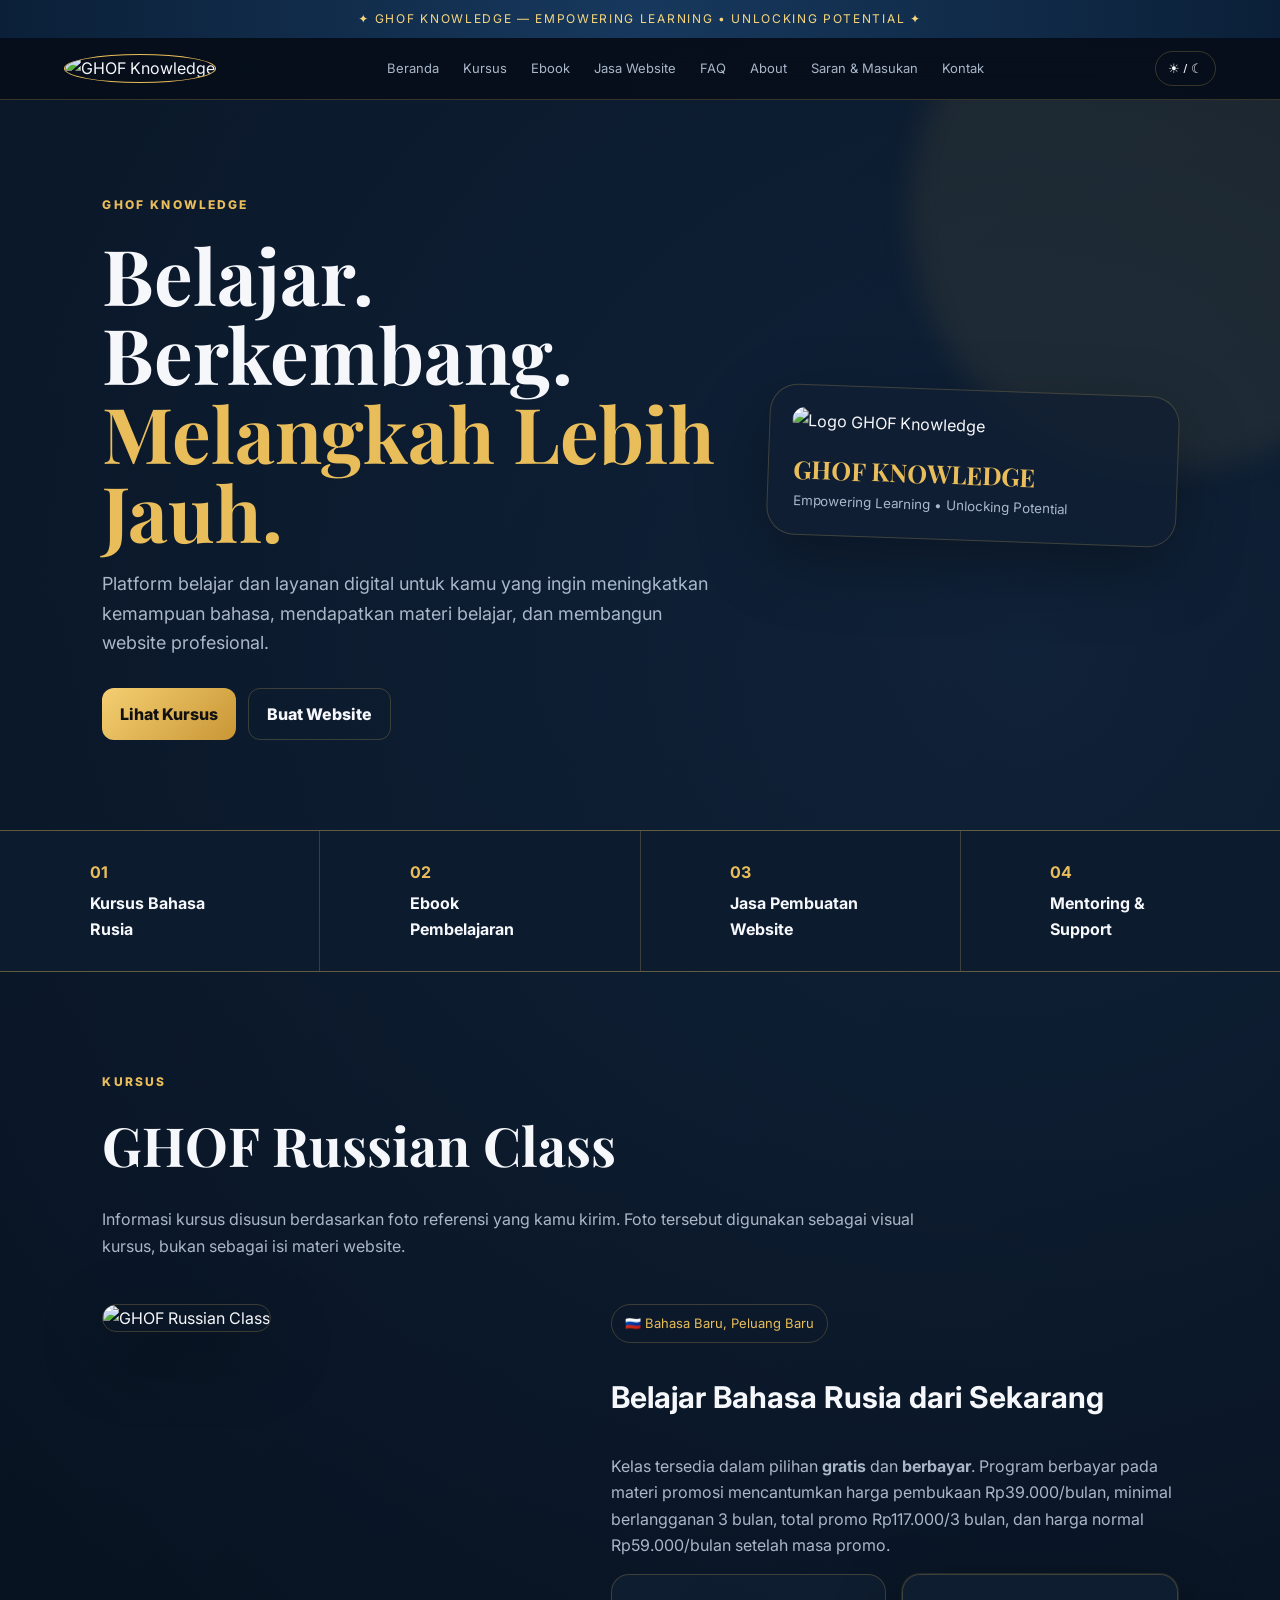
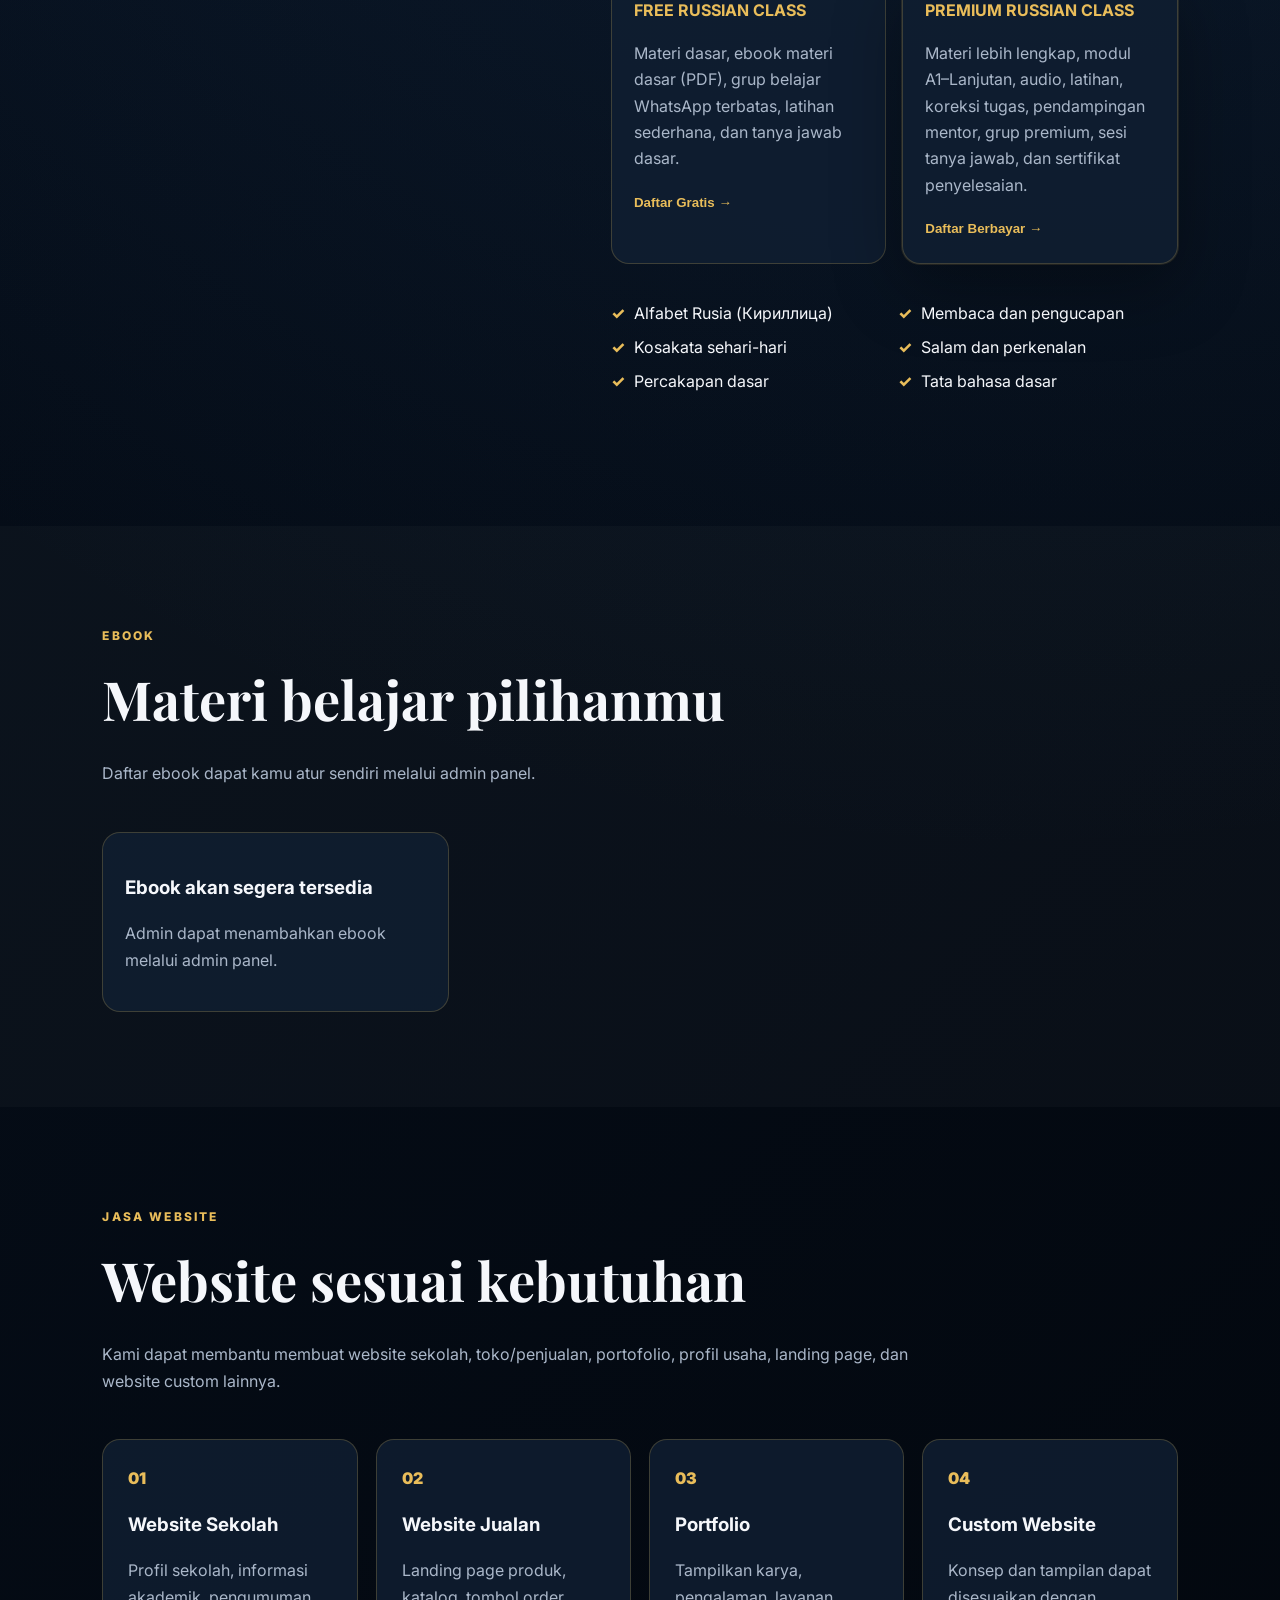
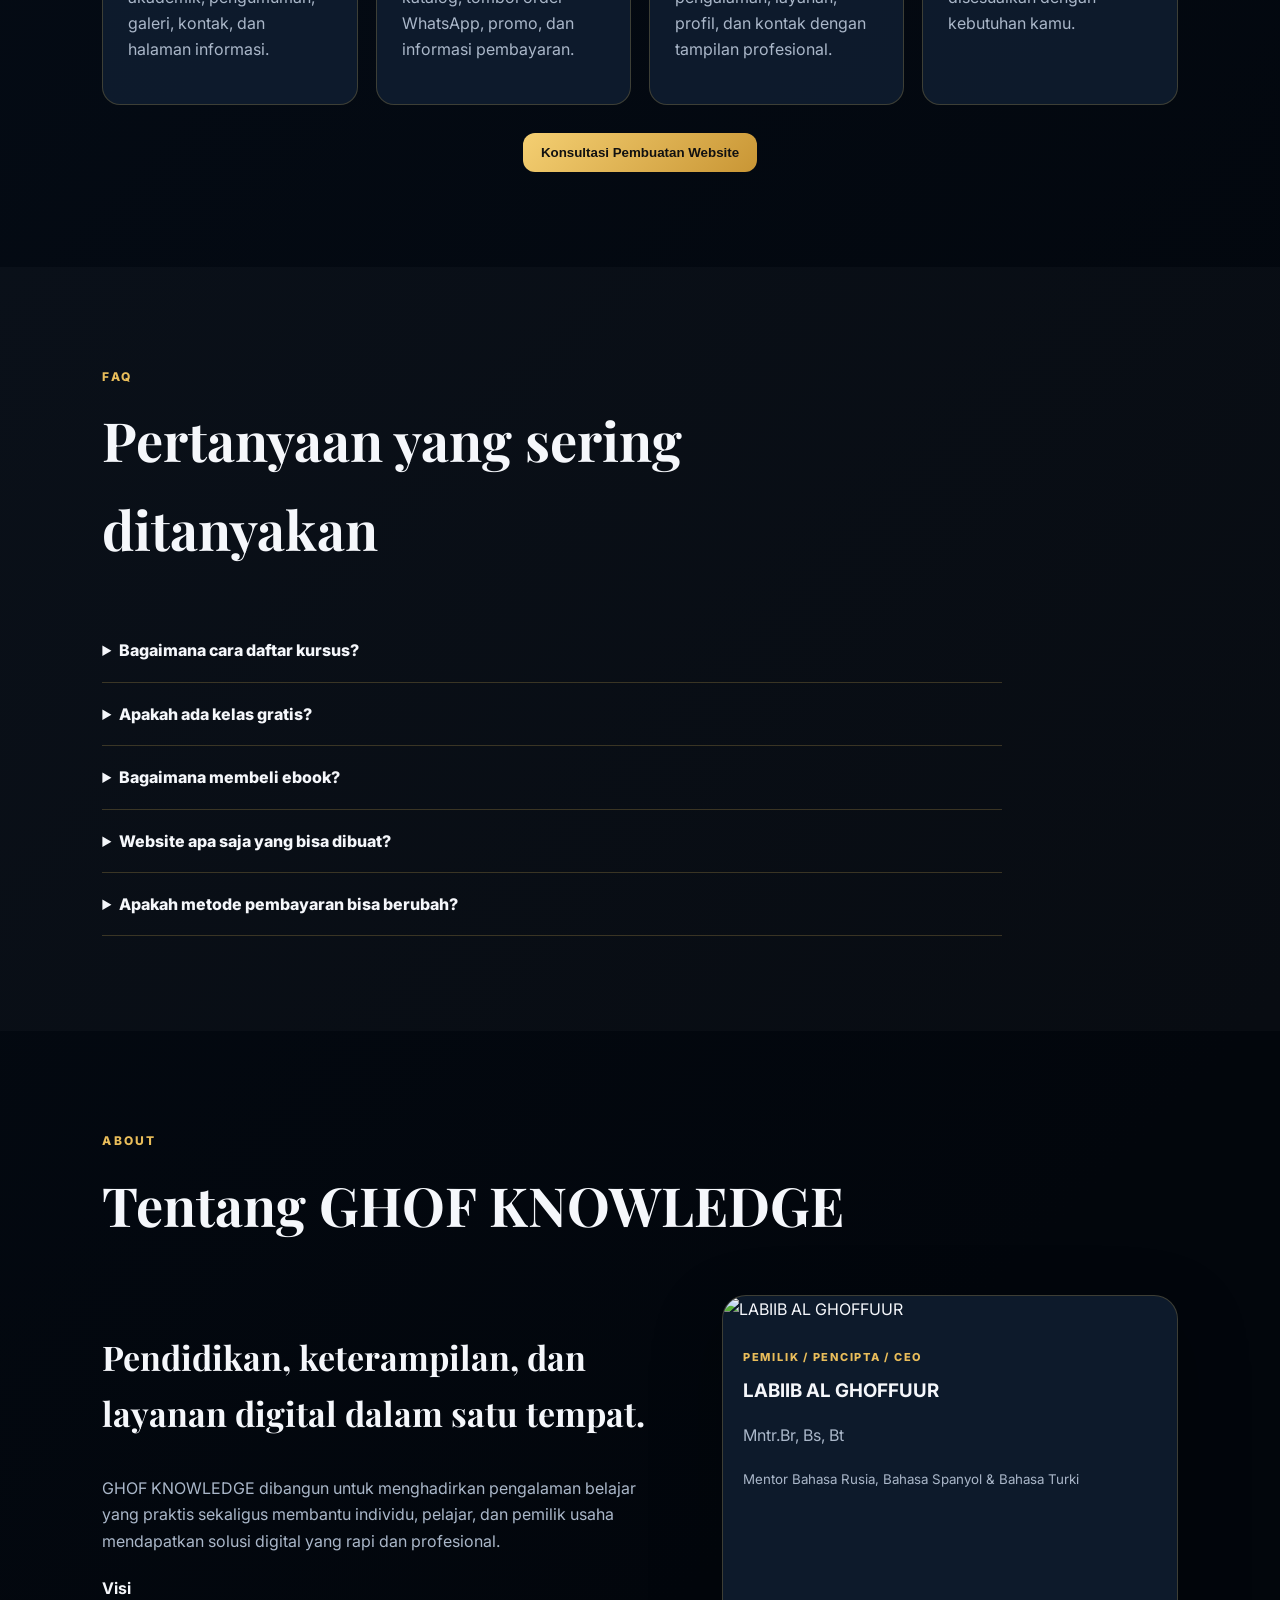
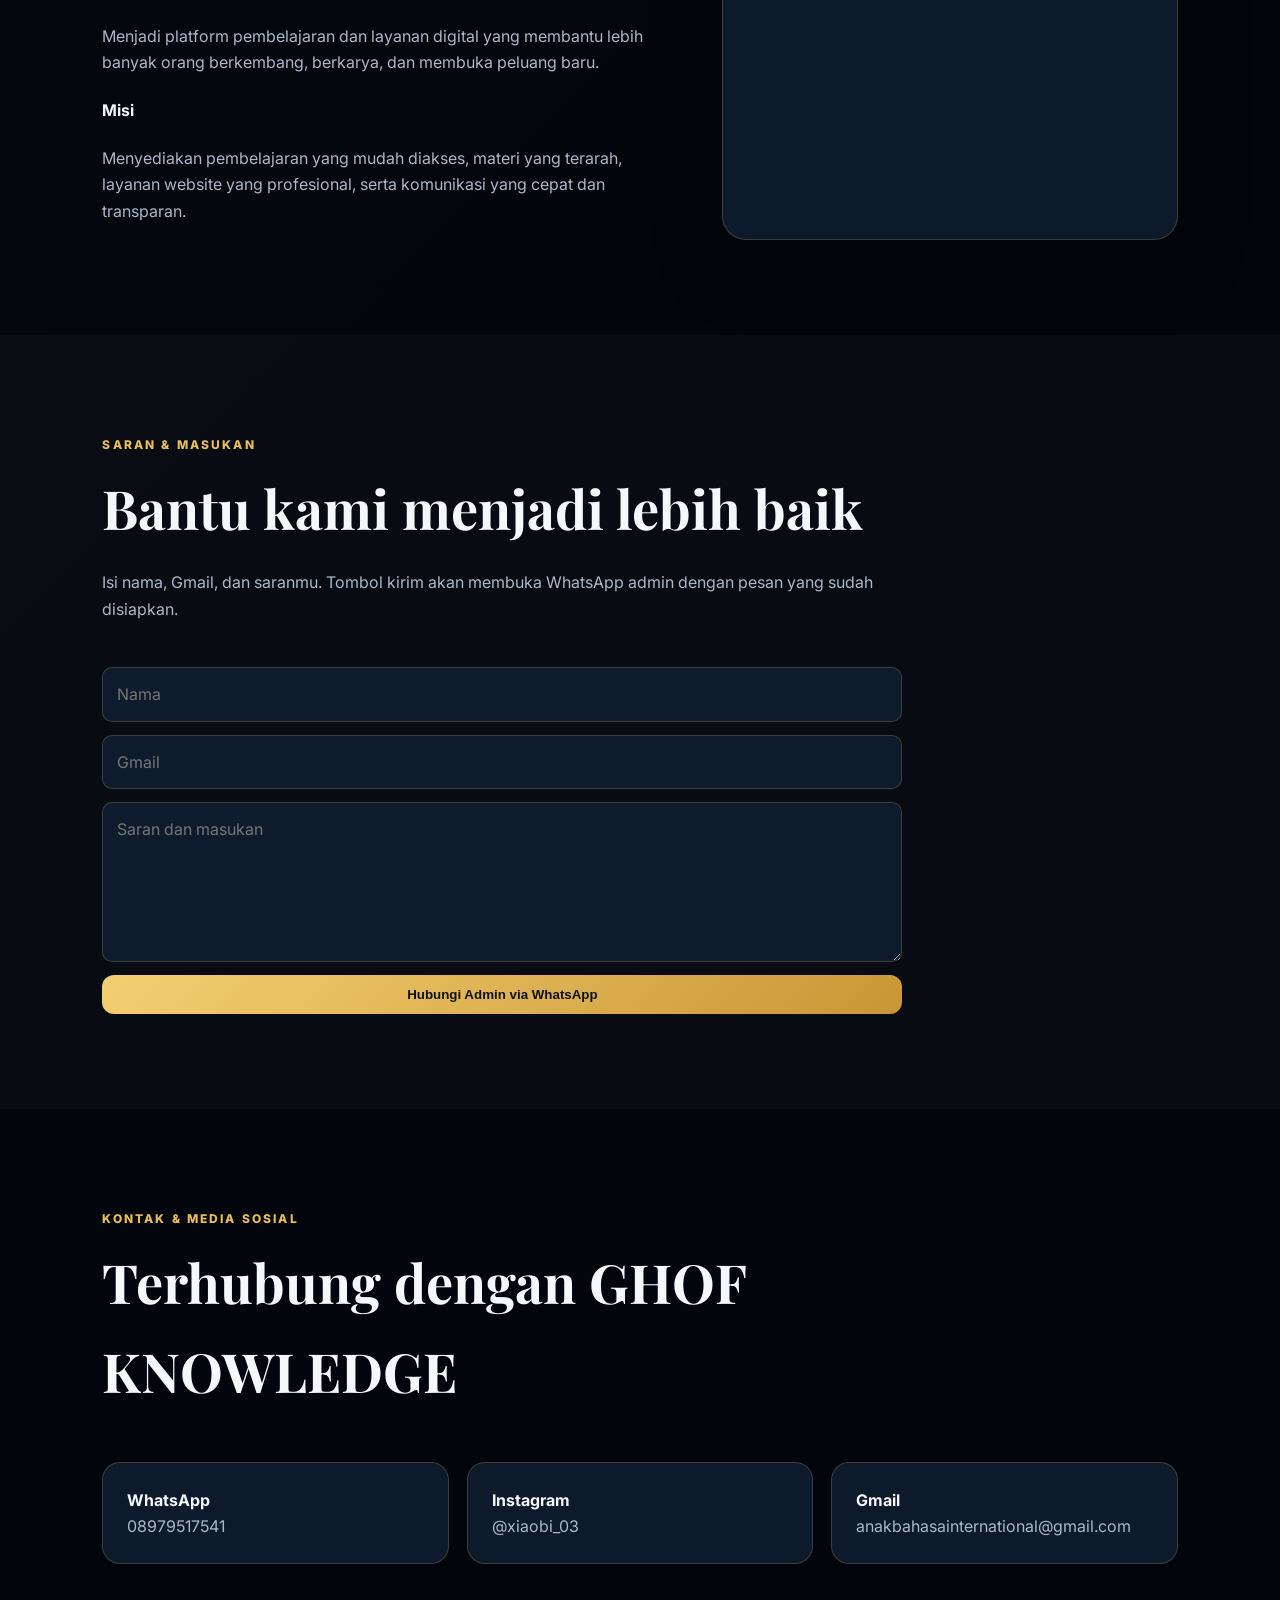
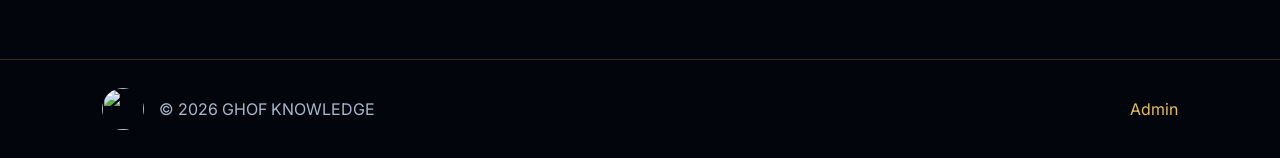
==== index.html @ 321aaca9 "Add files via upload" ====
<!doctype html>
<html lang="id">
<head>
<meta charset="utf-8">
<meta name="viewport" content="width=device-width,initial-scale=1">
<title>GHOF KNOWLEDGE</title>
<meta name="description" content="GHOF KNOWLEDGE — kursus bahasa Rusia, ebook, dan jasa pembuatan website.">
<link rel="stylesheet" href="style.css">
</head>
<body>
<div class="announcement">✦ GHOF KNOWLEDGE — Empowering Learning • Unlocking Potential ✦</div>
<header class="site-header">
  <a class="brand" href="#beranda"><img src="assets/logo.jpg" alt="GHOF Knowledge"></a>
  <nav id="nav">
    <a href="#beranda">Beranda</a>
    <a href="#kursus">Kursus</a>
    <a href="#ebook">Ebook</a>
    <a href="#jasa">Jasa Website</a>
    <a href="#faq">FAQ</a>
    <a href="#about">About</a>
    <a href="#saran">Saran & Masukan</a>
    <a href="#kontak">Kontak</a>
  </nav>
  <button class="theme" onclick="toggleTheme()" aria-label="Mode terang/gelap">☀︎ / ☾</button>
</header>

<main>
<section id="beranda" class="hero">
  <div class="hero-copy">
    <span class="eyebrow">GHOF KNOWLEDGE</span>
    <h1>Belajar. Berkembang.<br><span>Melangkah Lebih Jauh.</span></h1>
    <p>Platform belajar dan layanan digital untuk kamu yang ingin meningkatkan kemampuan bahasa, mendapatkan materi belajar, dan membangun website profesional.</p>
    <div class="actions">
      <a class="btn primary" href="#kursus">Lihat Kursus</a>
      <a class="btn ghost" href="#jasa">Buat Website</a>
    </div>
  </div>
  <div class="hero-card">
    <img src="assets/logo.jpg" alt="Logo GHOF Knowledge">
    <div><strong>GHOF KNOWLEDGE</strong><small>Empowering Learning • Unlocking Potential</small></div>
  </div>
</section>

<section class="stats">
  <div><b>01</b><span>Kursus Bahasa Rusia</span></div>
  <div><b>02</b><span>Ebook Pembelajaran</span></div>
  <div><b>03</b><span>Jasa Pembuatan Website</span></div>
  <div><b>04</b><span>Mentoring & Support</span></div>
</section>

<section id="kursus" class="section">
  <div class="section-head"><span class="eyebrow">KURSUS</span><h2>GHOF Russian Class</h2><p>Informasi kursus disusun berdasarkan foto referensi yang kamu kirim. Foto tersebut digunakan sebagai visual kursus, bukan sebagai isi materi website.</p></div>
  <div class="course-layout">
    <div class="course-image"><img src="assets/kursus.jpg" alt="GHOF Russian Class"></div>
    <div class="course-content">
      <div class="notice">🇷🇺 Bahasa Baru, Peluang Baru</div>
      <h3>Belajar Bahasa Rusia dari Sekarang</h3>
      <p>Kelas tersedia dalam pilihan <b>gratis</b> dan <b>berbayar</b>. Program berbayar pada materi promosi mencantumkan harga pembukaan Rp39.000/bulan, minimal berlangganan 3 bulan, total promo Rp117.000/3 bulan, dan harga normal Rp59.000/bulan setelah masa promo.</p>
      <div class="course-grid">
        <article class="mini"><h4>FREE RUSSIAN CLASS</h4><p>Materi dasar, ebook materi dasar (PDF), grup belajar WhatsApp terbatas, latihan sederhana, dan tanya jawab dasar.</p><button onclick="courseChat('FREE RUSSIAN CLASS')">Daftar Gratis →</button></article>
        <article class="mini featured"><h4>PREMIUM RUSSIAN CLASS</h4><p>Materi lebih lengkap, modul A1–Lanjutan, audio, latihan, koreksi tugas, pendampingan mentor, grup premium, sesi tanya jawab, dan sertifikat penyelesaian.</p><button onclick="courseChat('PREMIUM RUSSIAN CLASS')">Daftar Berbayar →</button></article>
      </div>
      <ul class="ticks">
        <li>Alfabet Rusia (Кириллица)</li><li>Membaca dan pengucapan</li><li>Kosakata sehari-hari</li><li>Salam dan perkenalan</li><li>Percakapan dasar</li><li>Tata bahasa dasar</li>
      </ul>
    </div>
  </div>
</section>

<section id="ebook" class="section alt">
  <div class="section-head"><span class="eyebrow">EBOOK</span><h2>Materi belajar pilihanmu</h2><p>Daftar ebook dapat kamu atur sendiri melalui admin panel.</p></div>
  <div id="ebookList" class="cards"></div>
</section>

<section id="jasa" class="section">
  <div class="section-head"><span class="eyebrow">JASA WEBSITE</span><h2>Website sesuai kebutuhan</h2><p>Kami dapat membantu membuat website sekolah, toko/penjualan, portofolio, profil usaha, landing page, dan website custom lainnya.</p></div>
  <div class="service-grid">
    <article><span>01</span><h3>Website Sekolah</h3><p>Profil sekolah, informasi akademik, pengumuman, galeri, kontak, dan halaman informasi.</p></article>
    <article><span>02</span><h3>Website Jualan</h3><p>Landing page produk, katalog, tombol order WhatsApp, promo, dan informasi pembayaran.</p></article>
    <article><span>03</span><h3>Portfolio</h3><p>Tampilkan karya, pengalaman, layanan, profil, dan kontak dengan tampilan profesional.</p></article>
    <article><span>04</span><h3>Custom Website</h3><p>Konsep dan tampilan dapat disesuaikan dengan kebutuhan kamu.</p></article>
  </div>
  <div class="center"><button class="btn primary" onclick="serviceChat()">Konsultasi Pembuatan Website</button></div>
</section>

<section id="faq" class="section alt">
  <div class="section-head"><span class="eyebrow">FAQ</span><h2>Pertanyaan yang sering ditanyakan</h2></div>
  <div class="faq">
    <details><summary>Bagaimana cara daftar kursus?</summary><p>Pilih paket kursus, pilih metode pembayaran, lalu lanjutkan chat admin melalui WhatsApp untuk mendapatkan informasi pembayaran dan pendaftaran.</p></details>
    <details><summary>Apakah ada kelas gratis?</summary><p>Ya. Tersedia FREE RUSSIAN CLASS dengan fasilitas dasar.</p></details>
    <details><summary>Bagaimana membeli ebook?</summary><p>Pilih ebook, pilih metode pembayaran, kemudian lanjutkan chat admin untuk mendapatkan instruksi pembayaran.</p></details>
    <details><summary>Website apa saja yang bisa dibuat?</summary><p>Contohnya website sekolah, website jualan, portfolio, company/profile usaha, landing page, dan website custom.</p></details>
    <details><summary>Apakah metode pembayaran bisa berubah?</summary><p>Ya. Daftar metode pembayaran dapat dikelola melalui admin panel.</p></details>
  </div>
</section>

<section id="about" class="section">
  <div class="section-head"><span class="eyebrow">ABOUT</span><h2>Tentang GHOF KNOWLEDGE</h2></div>
  <div class="about-grid">
    <div class="about-copy">
      <h3>Pendidikan, keterampilan, dan layanan digital dalam satu tempat.</h3>
      <p>GHOF KNOWLEDGE dibangun untuk menghadirkan pengalaman belajar yang praktis sekaligus membantu individu, pelajar, dan pemilik usaha mendapatkan solusi digital yang rapi dan profesional.</p>
      <h4>Visi</h4><p>Menjadi platform pembelajaran dan layanan digital yang membantu lebih banyak orang berkembang, berkarya, dan membuka peluang baru.</p>
      <h4>Misi</h4><p>Menyediakan pembelajaran yang mudah diakses, materi yang terarah, layanan website yang profesional, serta komunikasi yang cepat dan transparan.</p>
    </div>
    <div class="owner-card">
      <img src="assets/ceo.png" alt="LABIIB AL GHOFFUUR">
      <div><span>PEMILIK / PENCIPTA / CEO</span><h3>LABIIB AL GHOFFUUR</h3><p>Mntr.Br, Bs, Bt</p><small>Mentor Bahasa Rusia, Bahasa Spanyol & Bahasa Turki</small></div>
    </div>
  </div>
</section>

<section id="saran" class="section alt">
  <div class="section-head"><span class="eyebrow">SARAN & MASUKAN</span><h2>Bantu kami menjadi lebih baik</h2><p>Isi nama, Gmail, dan saranmu. Tombol kirim akan membuka WhatsApp admin dengan pesan yang sudah disiapkan.</p></div>
  <form id="feedbackForm" class="form">
    <input id="fName" required placeholder="Nama">
    <input id="fEmail" required type="email" placeholder="Gmail">
    <textarea id="fMessage" required rows="5" placeholder="Saran dan masukan"></textarea>
    <button class="btn primary">Hubungi Admin via WhatsApp</button>
  </form>
</section>

<section id="kontak" class="section">
  <div class="section-head"><span class="eyebrow">KONTAK & MEDIA SOSIAL</span><h2>Terhubung dengan GHOF KNOWLEDGE</h2></div>
  <div class="contact-grid">
    <a href="https://wa.me/628979517541" target="_blank"><b>WhatsApp</b><span>08979517541</span></a>
    <a href="https://instagram.com/xiaobi_03" target="_blank"><b>Instagram</b><span>@xiaobi_03</span></a>
    <a href="mailto:anakbahasainternational@gmail.com"><b>Gmail</b><span>anakbahasainternational@gmail.com</span></a>
  </div>
</section>
</main>

<footer><img src="assets/logo.jpg" alt=""><span>© <span id="year"></span> GHOF KNOWLEDGE</span><a href="admin.html">Admin</a></footer>
<script src="script.js"></script>
</body>
</html>
---- style.css ----
@import url('https://fonts.googleapis.com/css2?family=Inter:wght@400;500;600;700;800&family=Playfair+Display:wght@600;700&display=swap');
:root{--bg:#07111f;--bg2:#0c1b2e;--card:rgba(16,31,51,.82);--text:#f5f7fb;--muted:#aab7c9;--gold:#e9bd5a;--line:rgba(233,189,90,.22);--shadow:0 24px 70px rgba(0,0,0,.32)}
*{box-sizing:border-box}html{scroll-behavior:smooth}body{margin:0;font-family:Inter,system-ui,sans-serif;background:radial-gradient(circle at 80% 10%,rgba(42,86,138,.28),transparent 30%),linear-gradient(135deg,var(--bg),#02060c 70%);color:var(--text);line-height:1.65}body.light{--bg:#f4f7fb;--bg2:#fff;--card:#fff;--text:#142033;--muted:#5e6a7b;--line:rgba(27,55,88,.14);background:linear-gradient(135deg,#f8fafc,#eaf0f7)}a{color:inherit;text-decoration:none}.announcement{text-align:center;padding:9px 16px;background:linear-gradient(90deg,#0b2038,#17385d,#0b2038);color:#f7d67d;font-size:12px;letter-spacing:.14em;text-transform:uppercase}.site-header{position:sticky;top:0;z-index:20;display:flex;align-items:center;gap:22px;padding:12px 5vw;background:rgba(5,13,24,.82);backdrop-filter:blur(18px);border-bottom:1px solid var(--line)}.light .site-header{background:rgba(255,255,255,.85)}.brand img{width:58px;height:58px;object-fit:cover;border-radius:50%;border:1px solid var(--gold)}nav{display:flex;gap:4px;flex:1;justify-content:center;flex-wrap:wrap}nav a{padding:8px 10px;font-size:13px;color:var(--muted)}nav a:hover{color:var(--gold)}.theme{border:1px solid var(--line);background:transparent;color:var(--text);padding:9px 12px;border-radius:999px}.hero{min-height:78vh;display:grid;grid-template-columns:1.2fr .8fr;gap:50px;align-items:center;padding:90px 8vw;position:relative;overflow:hidden}.hero:before{content:"";position:absolute;width:520px;height:520px;border-radius:50%;background:rgba(231,185,80,.08);filter:blur(15px);right:-150px;top:-150px}.eyebrow{color:var(--gold);font-size:12px;font-weight:800;letter-spacing:.18em;text-transform:uppercase}.hero h1{font-family:"Playfair Display",serif;font-size:clamp(42px,6vw,78px);line-height:1.03;margin:18px 0}.hero h1 span{color:var(--gold)}.hero p{max-width:680px;color:var(--muted);font-size:18px}.actions{display:flex;gap:12px;margin-top:30px;flex-wrap:wrap}.btn{display:inline-flex;align-items:center;justify-content:center;border:0;border-radius:12px;padding:12px 18px;font-weight:800;cursor:pointer}.primary{background:linear-gradient(135deg,#f4cf72,#c99635);color:#111}.ghost{background:transparent;border:1px solid var(--line);color:var(--text)}.hero-card{padding:22px;border:1px solid var(--line);background:var(--card);box-shadow:var(--shadow);border-radius:28px;transform:rotate(2deg);animation:float 5s ease-in-out infinite}.hero-card img{width:100%;border-radius:18px;display:block}.hero-card div{display:flex;flex-direction:column;padding:15px 3px 0}.hero-card strong{font-family:"Playfair Display",serif;font-size:25px;color:var(--gold)}.hero-card small{color:var(--muted)}@keyframes float{50%{transform:rotate(-1deg) translateY(-10px)}}.stats{display:grid;grid-template-columns:repeat(4,1fr);gap:1px;background:var(--line);border-top:1px solid var(--line);border-bottom:1px solid var(--line)}.stats div{padding:28px 7vw;background:var(--bg2);display:flex;flex-direction:column;gap:4px}.stats b{color:var(--gold)}.stats span{font-weight:700}.section{padding:95px 8vw}.section.alt{background:rgba(255,255,255,.025)}.section-head{max-width:850px;margin-bottom:45px}.section-head h2{font-family:"Playfair Display",serif;font-size:clamp(34px,5vw,54px);margin:8px 0}.section-head p{color:var(--muted)}.course-layout{display:grid;grid-template-columns:.9fr 1.1fr;gap:45px;align-items:start}.course-image img{width:100%;border-radius:24px;box-shadow:var(--shadow);border:1px solid var(--line)}.notice{display:inline-block;padding:8px 13px;border:1px solid var(--line);border-radius:999px;color:var(--gold);font-size:13px}.course-content h3{font-size:30px}.course-content p{color:var(--muted)}.course-grid{display:grid;grid-template-columns:1fr 1fr;gap:16px}.mini{padding:22px;border:1px solid var(--line);background:var(--card);border-radius:18px}.mini.featured{box-shadow:0 0 0 1px rgba(233,189,90,.12),var(--shadow)}.mini h4{margin:0;color:var(--gold)}.mini button{border:0;background:transparent;color:var(--gold);font-weight:800;padding:0;cursor:pointer}.ticks{display:grid;grid-template-columns:1fr 1fr;gap:8px;padding:20px 0;list-style:none}.ticks li:before{content:"✓";color:var(--gold);margin-right:9px;font-weight:800}.cards,.service-grid,.contact-grid{display:grid;grid-template-columns:repeat(3,1fr);gap:18px}.ebook{padding:22px;border:1px solid var(--line);background:var(--card);border-radius:18px}.ebook img{width:100%;height:180px;object-fit:cover;border-radius:12px;background:#111}.ebook h3{margin-bottom:4px}.ebook p{color:var(--muted)}.service-grid{grid-template-columns:repeat(4,1fr)}.service-grid article{padding:25px;border:1px solid var(--line);background:var(--card);border-radius:18px}.service-grid span{color:var(--gold);font-weight:900}.service-grid h3{margin-bottom:4px}.service-grid p{color:var(--muted)}.center{text-align:center;margin-top:28px}.faq{max-width:900px}.faq details{padding:18px 0;border-bottom:1px solid var(--line)}.faq summary{cursor:pointer;font-weight:800}.faq p{color:var(--muted);max-width:780px}.about-grid{display:grid;grid-template-columns:1fr .8fr;gap:50px}.about-copy h3{font-family:"Playfair Display",serif;font-size:34px}.about-copy p{color:var(--muted)}.owner-card{background:var(--card);border:1px solid var(--line);border-radius:24px;overflow:hidden;box-shadow:var(--shadow)}.owner-card img{width:100%;display:block;max-height:600px;object-fit:cover;object-position:center top}.owner-card div{padding:20px}.owner-card span{font-size:11px;letter-spacing:.16em;color:var(--gold);font-weight:800}.owner-card h3{margin:7px 0}.owner-card p,.owner-card small{color:var(--muted)}.form{max-width:800px;display:grid;gap:13px}.form input,.form textarea,.form select,.admin-content input,.admin-content textarea{width:100%;padding:13px 14px;background:var(--card);color:var(--text);border:1px solid var(--line);border-radius:10px;font:inherit}.contact-grid{grid-template-columns:repeat(3,1fr)}.contact-grid a{padding:24px;border:1px solid var(--line);background:var(--card);border-radius:18px;display:flex;flex-direction:column}.contact-grid span{color:var(--muted)}footer{padding:28px 8vw;border-top:1px solid var(--line);display:flex;align-items:center;gap:15px;color:var(--muted)}footer img{width:42px;height:42px;border-radius:50%}footer a{margin-left:auto;color:var(--gold)}.hidden{display:none!important}.admin-body{min-height:100vh}.login{width:min(420px,90vw);margin:12vh auto;padding:32px;border:1px solid var(--line);background:var(--card);border-radius:24px;text-align:center;box-shadow:var(--shadow)}.login img{width:100px;height:100px;object-fit:cover;border-radius:50%}.login input{display:block;width:100%;padding:13px;margin:20px 0;border-radius:10px;border:1px solid var(--line);background:var(--bg);color:var(--text)}.login small{display:block;color:var(--muted);margin-top:15px}.admin-head{padding:18px 5vw;border-bottom:1px solid var(--line);display:flex;justify-content:space-between;align-items:center}.admin-head b{color:var(--gold)}.admin-wrap{display:grid;grid-template-columns:260px 1fr;min-height:calc(100vh - 70px)}aside{padding:25px;border-right:1px solid var(--line)}.tab{display:block;width:100%;text-align:left;padding:12px;border:0;background:transparent;color:var(--muted);border-radius:10px;cursor:pointer;margin-bottom:5px}.tab.active,.tab:hover{background:rgba(233,189,90,.1);color:var(--gold)}.admin-content{padding:35px;max-width:1000px}.tab-content{display:none}.tab-content.active{display:block}.admin-content label{display:block;margin:14px 0;color:var(--muted)}.admin-content label input,.admin-content label textarea{margin-top:7px}.compact{max-width:650px}.admin-item{padding:15px;border:1px solid var(--line);border-radius:12px;margin-top:10px;display:flex;justify-content:space-between;gap:10px;align-items:center}.danger{color:#ff7d7d;background:transparent;border:1px solid rgba(255,100,100,.25);padding:7px 10px;border-radius:8px}.check{display:flex!important;gap:8px;align-items:center}.check input{width:auto!important}.muted{color:var(--muted)}@media(max-width:900px){nav{display:none}.hero,.course-layout,.about-grid{grid-template-columns:1fr}.stats{grid-template-columns:1fr 1fr}.cards,.service-grid,.contact-grid{grid-template-columns:1fr 1fr}.hero{padding-top:55px}.admin-wrap{grid-template-columns:1fr}aside{display:flex;overflow:auto;gap:5px;border-right:0;border-bottom:1px solid var(--line)}.tab{min-width:max-content}}@media(max-width:600px){.stats,.cards,.service-grid,.contact-grid,.course-grid,.ticks{grid-template-columns:1fr}.section{padding:65px 5vw}.hero{padding:55px 5vw}.site-header{padding:10px 4vw}.brand img{width:48px;height:48px}.theme{font-size:11px}.hero h1{font-size:42px}.admin-content{padding:22px}}
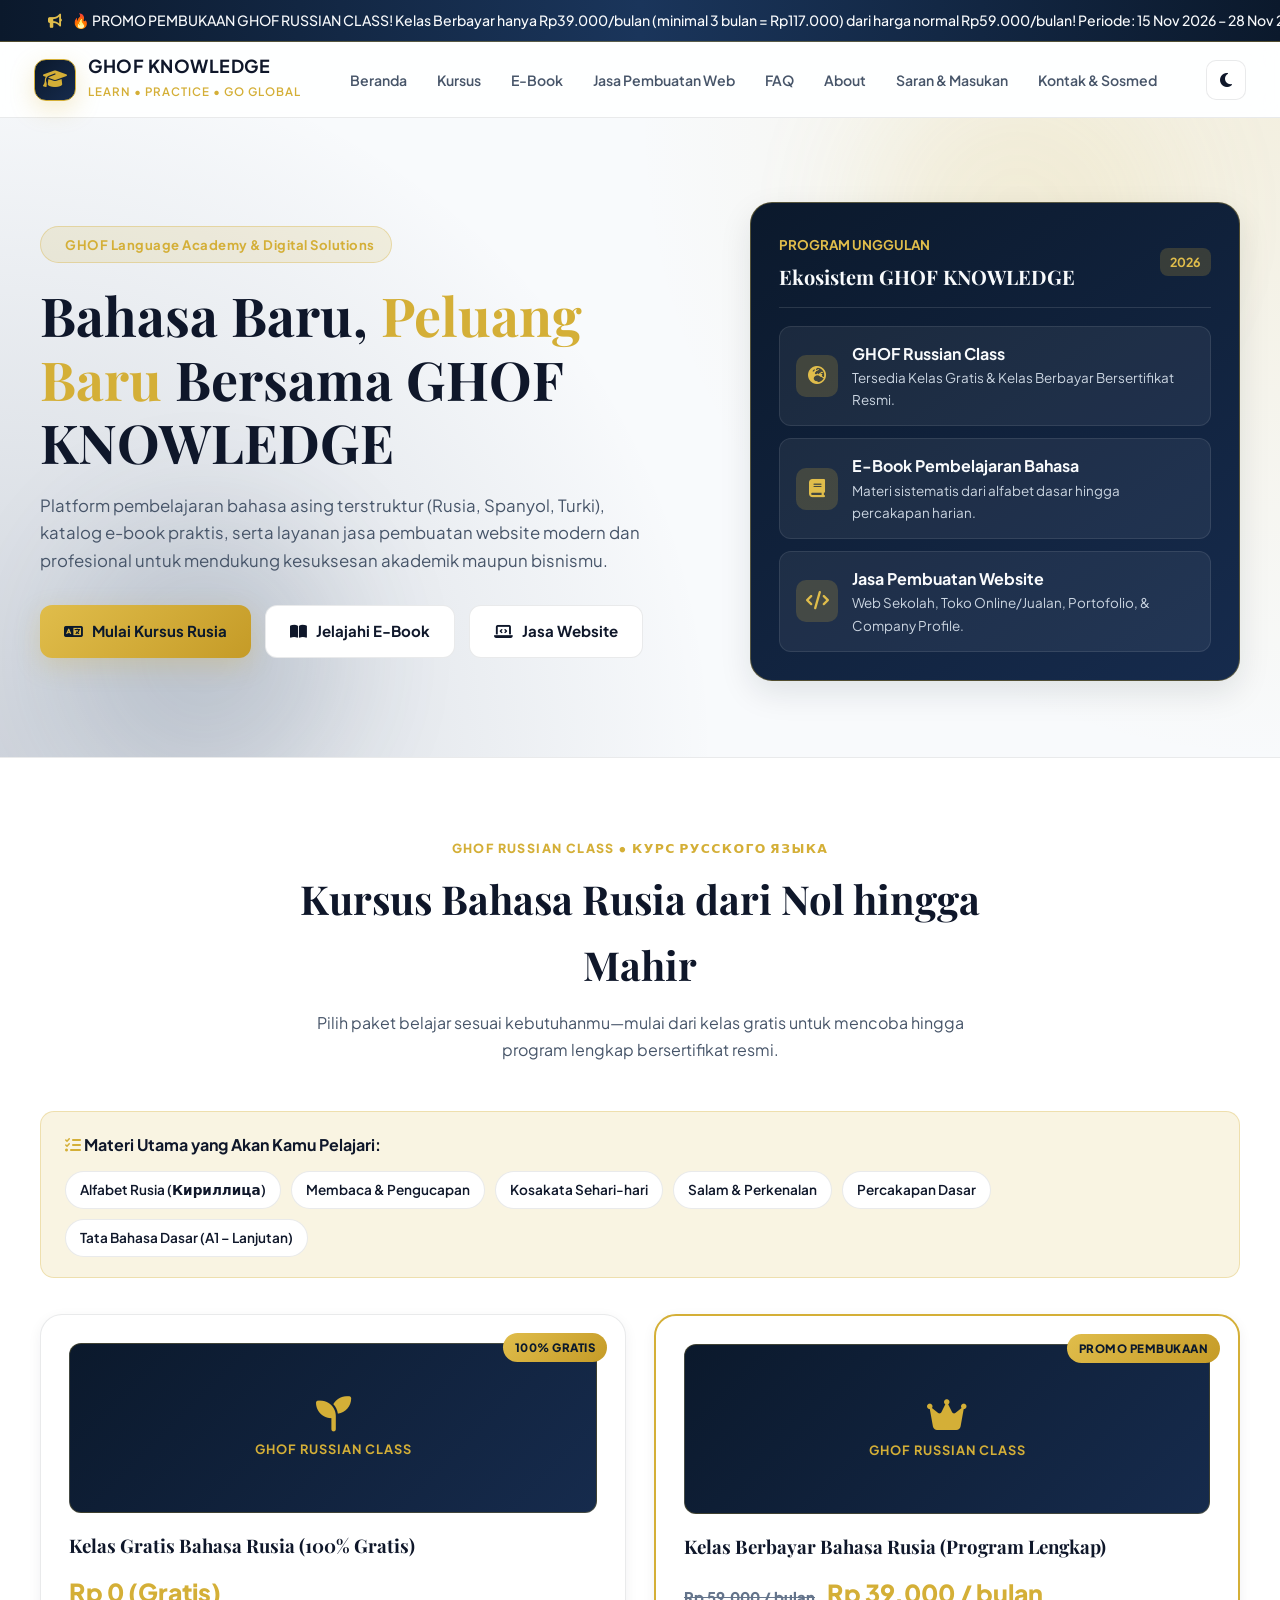
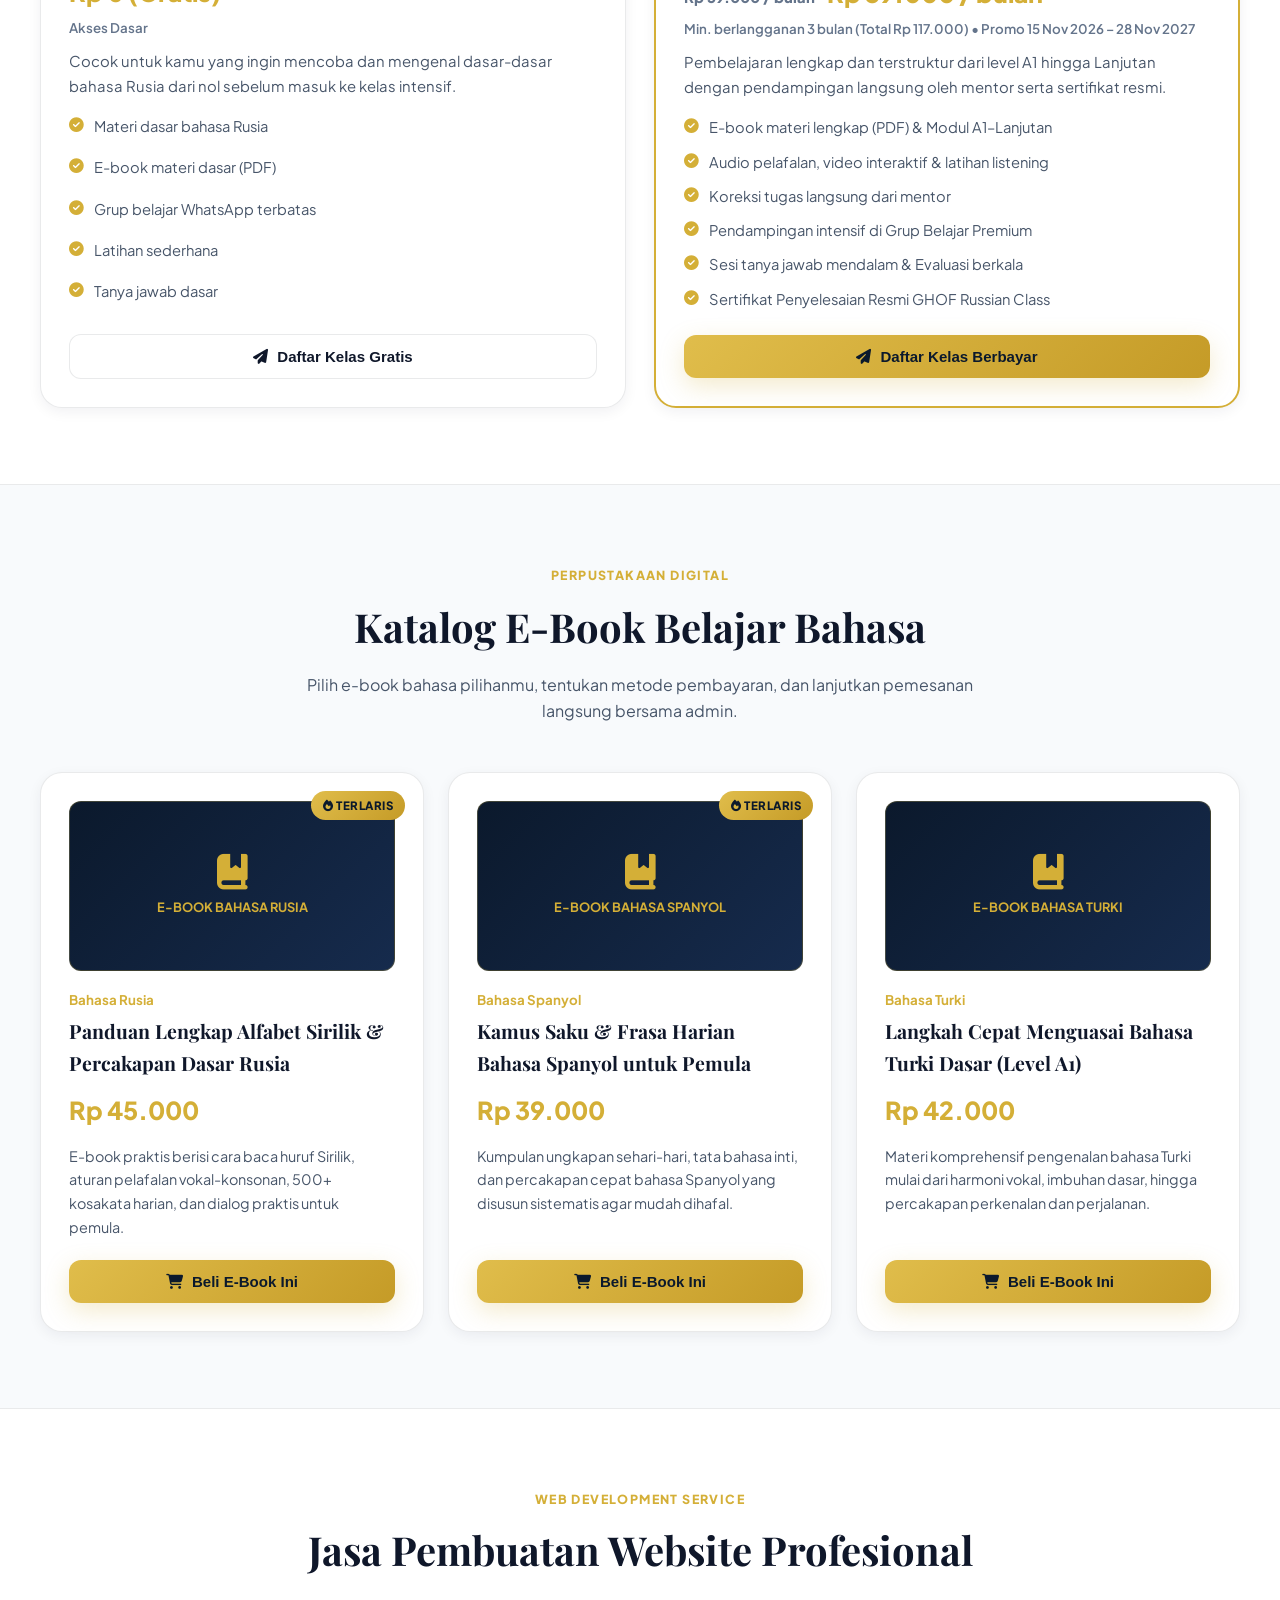
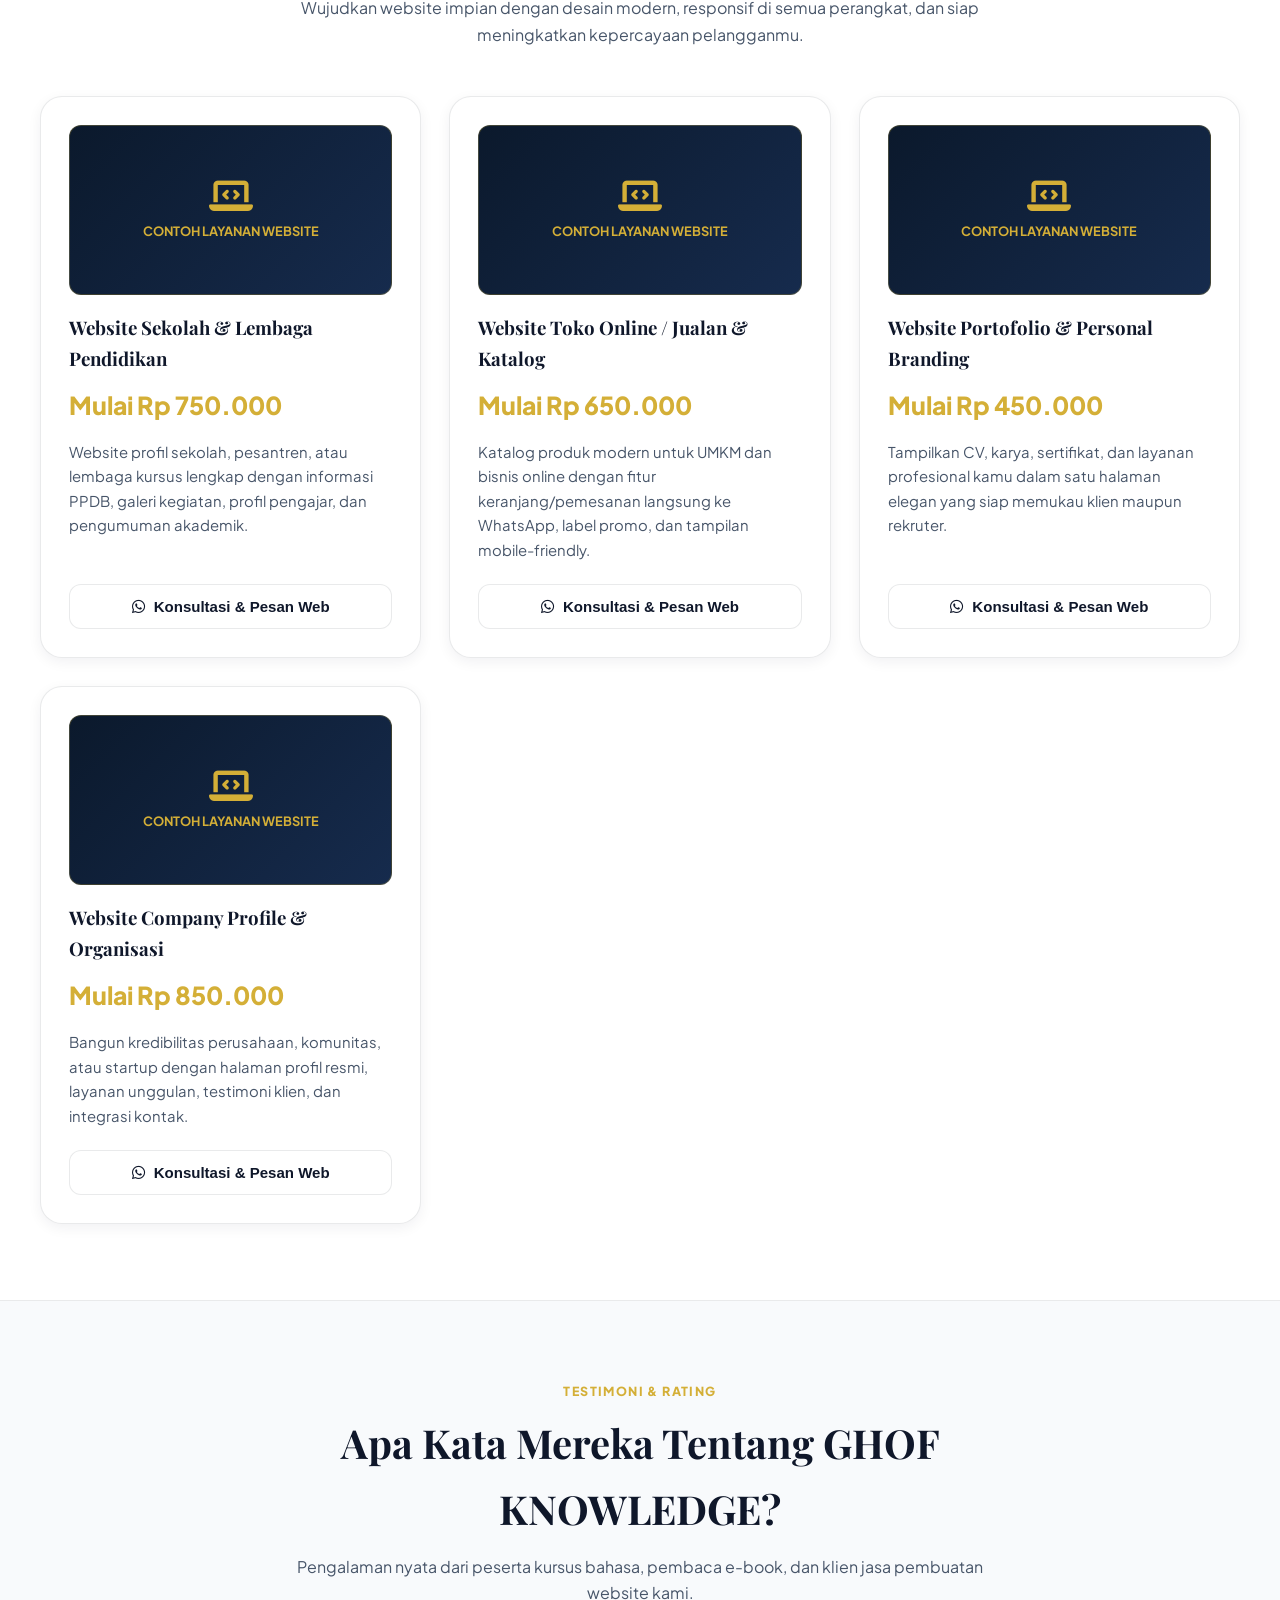
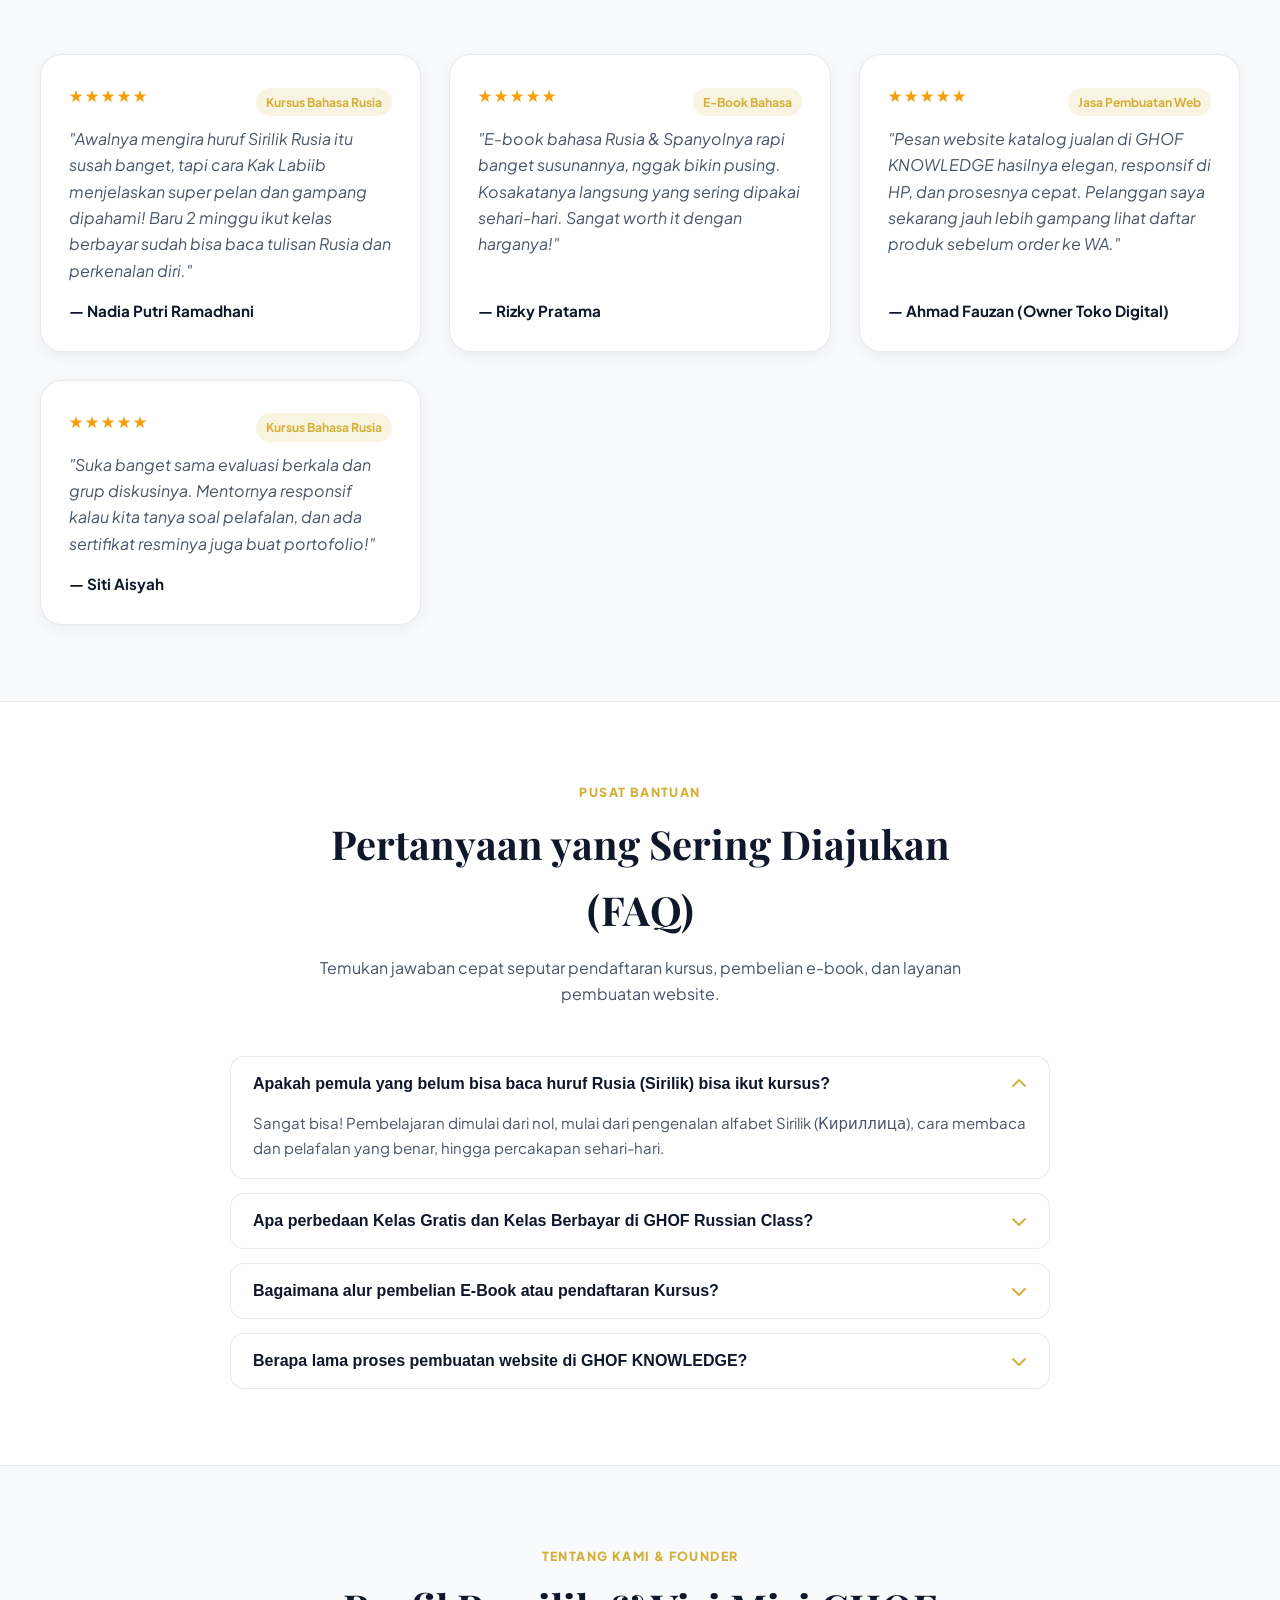
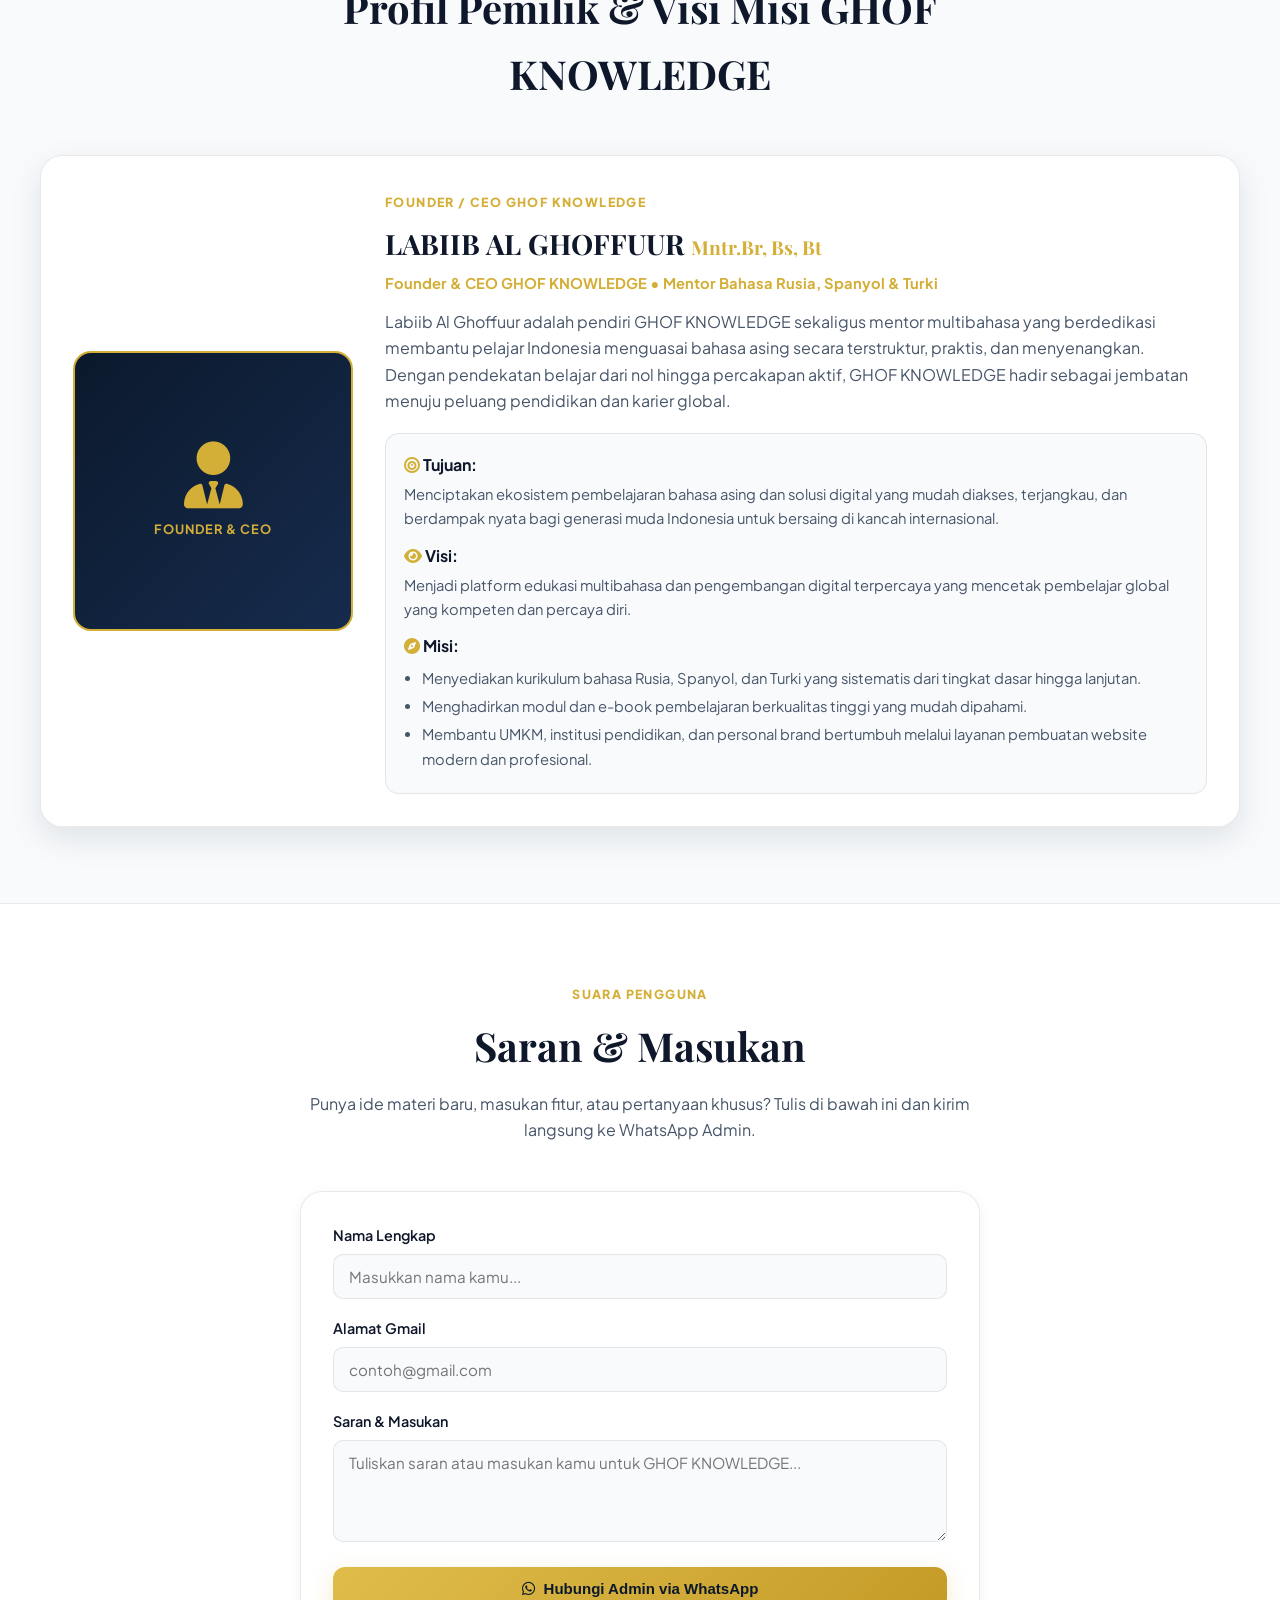
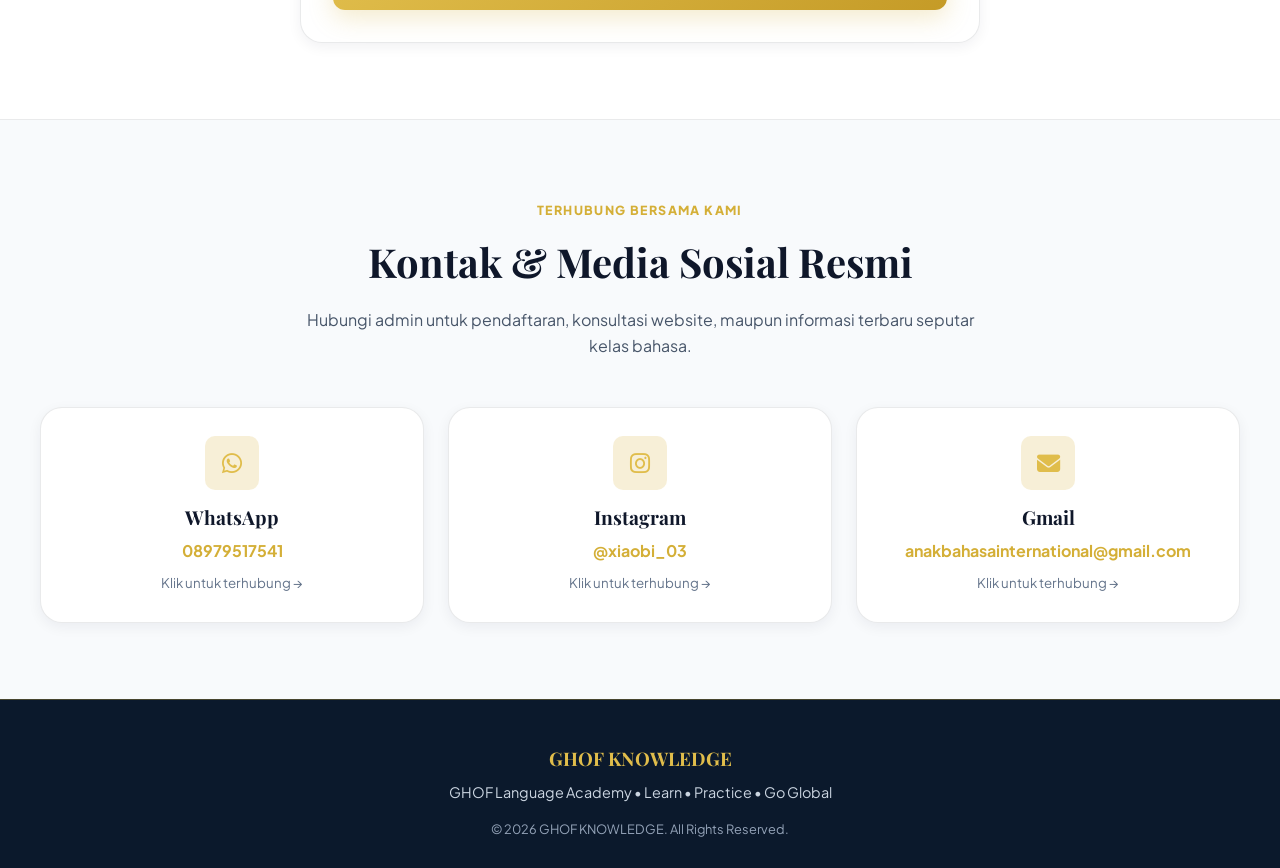
==== commit 6ed10fbc: "Add files via upload" ====
--- a/index.html
+++ b/index.html
@@ -1,136 +1,578 @@
-<!doctype html>
-<html lang="id">
+<!DOCTYPE html>
+<html lang="id" data-theme="light">
 <head>
-<meta charset="utf-8">
-<meta name="viewport" content="width=device-width,initial-scale=1">
-<title>GHOF KNOWLEDGE</title>
-<meta name="description" content="GHOF KNOWLEDGE — kursus bahasa Rusia, ebook, dan jasa pembuatan website.">
-<link rel="stylesheet" href="style.css">
+  <meta charset="UTF-8" />
+  <meta name="viewport" content="width=device-width, initial-scale=1.0" />
+  <title>GHOF KNOWLEDGE — Kursus Bahasa Rusia, E-Book & Jasa Website</title>
+  <link rel="preconnect" href="https://fonts.googleapis.com" />
+  <link rel="preconnect" href="https://fonts.gstatic.com" crossorigin />
+  <link href="https://fonts.googleapis.com/css2?family=Playfair+Display:wght@600;700;800&family=Plus+Jakarta+Sans:wght@400;500;600;700;800&display=swap" rel="stylesheet" />
+  <link rel="stylesheet" href="https://cdnjs.cloudflare.com/ajax/libs/font-awesome/6.5.2/css/all.min.css" />
+  <link rel="stylesheet" href="style.css" />
 </head>
 <body>
-<div class="announcement">✦ GHOF KNOWLEDGE — Empowering Learning • Unlocking Potential ✦</div>
-<header class="site-header">
-  <a class="brand" href="#beranda"><img src="assets/logo.jpg" alt="GHOF Knowledge"></a>
-  <nav id="nav">
-    <a href="#beranda">Beranda</a>
-    <a href="#kursus">Kursus</a>
-    <a href="#ebook">Ebook</a>
-    <a href="#jasa">Jasa Website</a>
-    <a href="#faq">FAQ</a>
-    <a href="#about">About</a>
-    <a href="#saran">Saran & Masukan</a>
-    <a href="#kontak">Kontak</a>
-  </nav>
-  <button class="theme" onclick="toggleTheme()" aria-label="Mode terang/gelap">☀︎ / ☾</button>
-</header>
-
-<main>
-<section id="beranda" class="hero">
-  <div class="hero-copy">
-    <span class="eyebrow">GHOF KNOWLEDGE</span>
-    <h1>Belajar. Berkembang.<br><span>Melangkah Lebih Jauh.</span></h1>
-    <p>Platform belajar dan layanan digital untuk kamu yang ingin meningkatkan kemampuan bahasa, mendapatkan materi belajar, dan membangun website profesional.</p>
-    <div class="actions">
-      <a class="btn primary" href="#kursus">Lihat Kursus</a>
-      <a class="btn ghost" href="#jasa">Buat Website</a>
-    </div>
+
+  <!-- Pengumuman Berjalan -->
+  <div id="announcementBar" class="announcement-bar">
+    <div class="marquee-track" id="announcementTrack"></div>
   </div>
-  <div class="hero-card">
-    <img src="assets/logo.jpg" alt="Logo GHOF Knowledge">
-    <div><strong>GHOF KNOWLEDGE</strong><small>Empowering Learning • Unlocking Potential</small></div>
+
+  <!-- Navigasi Utama -->
+  <header class="navbar">
+    <div class="nav-container">
+      <a href="#beranda" class="brand-logo">
+        <div class="brand-emblem"><i class="fa-solid fa-graduation-cap"></i></div>
+        <div class="brand-text-wrap">
+          <strong>GHOF KNOWLEDGE</strong>
+          <span>Learn • Practice • Go Global</span>
+        </div>
+      </a>
+
+      <ul class="nav-links" id="navLinks">
+        <li><a href="#beranda">Beranda</a></li>
+        <li><a href="#kursus">Kursus</a></li>
+        <li><a href="#ebook">E-Book</a></li>
+        <li><a href="#jasa-web">Jasa Pembuatan Web</a></li>
+        <li><a href="#faq">FAQ</a></li>
+        <li><a href="#about">About</a></li>
+        <li><a href="#saran">Saran & Masukan</a></li>
+        <li><a href="#kontak">Kontak & Sosmed</a></li>
+      </ul>
+
+      <div class="nav-actions">
+        <button class="theme-toggle" id="themeToggle" title="Ganti Mode Terang / Gelap" aria-label="Ganti Tema">
+          <i class="fa-solid fa-moon"></i>
+        </button>
+        <button class="mobile-menu-btn" id="mobileMenuBtn" aria-label="Menu">
+          <i class="fa-solid fa-bars"></i>
+        </button>
+      </div>
+    </div>
+  </header>
+
+  <!-- 1. BERANDA -->
+  <section id="beranda" class="hero">
+    <div class="hero-orb orb-1"></div>
+    <div class="hero-orb orb-2"></div>
+    <div class="container hero-grid">
+      <div class="reveal">
+        <div class="hero-pill">
+          <i class="fa-solid fa-sparkles"></i> GHOF Language Academy & Digital Solutions
+        </div>
+        <h1>Bahasa Baru, <span>Peluang Baru</span> Bersama GHOF KNOWLEDGE</h1>
+        <p>
+          Platform pembelajaran bahasa asing terstruktur (Rusia, Spanyol, Turki), katalog e-book praktis, serta layanan jasa pembuatan website modern dan profesional untuk mendukung kesuksesan akademik maupun bisnismu.
+        </p>
+        <div class="hero-cta-group">
+          <a href="#kursus" class="btn btn-gold"><i class="fa-solid fa-language"></i> Mulai Kursus Rusia</a>
+          <a href="#ebook" class="btn btn-outline"><i class="fa-solid fa-book-open"></i> Jelajahi E-Book</a>
+          <a href="#jasa-web" class="btn btn-outline"><i class="fa-solid fa-laptop-code"></i> Jasa Website</a>
+        </div>
+      </div>
+
+      <div class="hero-showcase reveal">
+        <div class="showcase-header">
+          <div>
+            <small style="color:#e0bd4b; font-weight:700;">PROGRAM UNGGULAN</small>
+            <h3 style="font-size:1.25rem; margin-top:2px;">Ekosistem GHOF KNOWLEDGE</h3>
+          </div>
+          <span style="background:rgba(212,175,55,0.2); color:#e0bd4b; padding:4px 10px; border-radius:8px; font-size:0.78rem; font-weight:700;">2026</span>
+        </div>
+        <div class="showcase-pills">
+          <div class="showcase-item">
+            <div class="showcase-icon"><i class="fa-solid fa-earth-europe"></i></div>
+            <div>
+              <strong>GHOF Russian Class</strong>
+              <p style="font-size:0.84rem; color:#cbd5e1; margin:0;">Tersedia Kelas Gratis & Kelas Berbayar Bersertifikat Resmi.</p>
+            </div>
+          </div>
+          <div class="showcase-item">
+            <div class="showcase-icon"><i class="fa-solid fa-book"></i></div>
+            <div>
+              <strong>E-Book Pembelajaran Bahasa</strong>
+              <p style="font-size:0.84rem; color:#cbd5e1; margin:0;">Materi sistematis dari alfabet dasar hingga percakapan harian.</p>
+            </div>
+          </div>
+          <div class="showcase-item">
+            <div class="showcase-icon"><i class="fa-solid fa-code"></i></div>
+            <div>
+              <strong>Jasa Pembuatan Website</strong>
+              <p style="font-size:0.84rem; color:#cbd5e1; margin:0;">Web Sekolah, Toko Online/Jualan, Portofolio, & Company Profile.</p>
+            </div>
+          </div>
+        </div>
+      </div>
+    </div>
+  </section>
+
+  <!-- 2. KURSUS BAHASA RUSIA -->
+  <section id="kursus" class="section-alt">
+    <div class="container">
+      <div class="section-header reveal">
+        <span class="section-tag">GHOF RUSSIAN CLASS • КУРС РУССКОГО ЯЗЫКА</span>
+        <h2>Kursus Bahasa Rusia dari Nol hingga Mahir</h2>
+        <p>Pilih paket belajar sesuai kebutuhanmu—mulai dari kelas gratis untuk mencoba hingga program lengkap bersertifikat resmi.</p>
+      </div>
+
+      <div class="syllabus-box reveal">
+        <strong><i class="fa-solid fa-list-check" style="color:var(--gold-primary);"></i> Materi Utama yang Akan Kamu Pelajari:</strong>
+        <div class="syllabus-tags">
+          <span class="syllabus-tag">Alfabet Rusia (Кириллица)</span>
+          <span class="syllabus-tag">Membaca & Pengucapan</span>
+          <span class="syllabus-tag">Kosakata Sehari-hari</span>
+          <span class="syllabus-tag">Salam & Perkenalan</span>
+          <span class="syllabus-tag">Percakapan Dasar</span>
+          <span class="syllabus-tag">Tata Bahasa Dasar (A1 – Lanjutan)</span>
+        </div>
+      </div>
+
+      <div class="grid-2" id="coursesGrid"></div>
+    </div>
+  </section>
+
+  <!-- 3. KATALOG E-BOOK -->
+  <section id="ebook">
+    <div class="container">
+      <div class="section-header reveal">
+        <span class="section-tag">PERPUSTAKAAN DIGITAL</span>
+        <h2>Katalog E-Book Belajar Bahasa</h2>
+        <p>Pilih e-book bahasa pilihanmu, tentukan metode pembayaran, dan lanjutkan pemesanan langsung bersama admin.</p>
+      </div>
+      <div class="grid-3" id="ebooksGrid"></div>
+    </div>
+  </section>
+
+  <!-- 4. JASA PEMBUATAN WEBSITE -->
+  <section id="jasa-web" class="section-alt">
+    <div class="container">
+      <div class="section-header reveal">
+        <span class="section-tag">WEB DEVELOPMENT SERVICE</span>
+        <h2>Jasa Pembuatan Website Profesional</h2>
+        <p>Wujudkan website impian dengan desain modern, responsif di semua perangkat, dan siap meningkatkan kepercayaan pelangganmu.</p>
+      </div>
+      <div class="grid-2" id="webServicesGrid"></div>
+    </div>
+  </section>
+
+  <!-- ULASAN & RATING -->
+  <section id="ulasan">
+    <div class="container">
+      <div class="section-header reveal">
+        <span class="section-tag">TESTIMONI & RATING</span>
+        <h2>Apa Kata Mereka Tentang GHOF KNOWLEDGE?</h2>
+        <p>Pengalaman nyata dari peserta kursus bahasa, pembaca e-book, dan klien jasa pembuatan website kami.</p>
+      </div>
+      <div class="grid-2" id="reviewsGrid"></div>
+    </div>
+  </section>
+
+  <!-- 5. FAQ -->
+  <section id="faq" class="section-alt">
+    <div class="container">
+      <div class="section-header reveal">
+        <span class="section-tag">PUSAT BANTUAN</span>
+        <h2>Pertanyaan yang Sering Diajukan (FAQ)</h2>
+        <p>Temukan jawaban cepat seputar pendaftaran kursus, pembelian e-book, dan layanan pembuatan website.</p>
+      </div>
+      <div class="faq-list" id="faqList"></div>
+    </div>
+  </section>
+
+  <!-- 6. ABOUT (TENTANG KAMI & CEO) -->
+  <section id="about">
+    <div class="container">
+      <div class="section-header reveal">
+        <span class="section-tag">TENTANG KAMI & FOUNDER</span>
+        <h2>Profil Pemilik & Visi Misi GHOF KNOWLEDGE</h2>
+      </div>
+      <div id="aboutContainer" class="reveal"></div>
+    </div>
+  </section>
+
+  <!-- 7. SARAN & MASUKAN -->
+  <section id="saran" class="section-alt">
+    <div class="container">
+      <div class="section-header reveal">
+        <span class="section-tag">SUARA PENGGUNA</span>
+        <h2>Saran & Masukan</h2>
+        <p>Punya ide materi baru, masukan fitur, atau pertanyaan khusus? Tulis di bawah ini dan kirim langsung ke WhatsApp Admin.</p>
+      </div>
+
+      <form class="form-box reveal" id="feedbackForm">
+        <div class="form-group">
+          <label for="fbName">Nama Lengkap</label>
+          <input type="text" id="fbName" class="form-control" placeholder="Masukkan nama kamu..." required />
+        </div>
+        <div class="form-group">
+          <label for="fbEmail">Alamat Gmail</label>
+          <input type="email" id="fbEmail" class="form-control" placeholder="contoh@gmail.com" required />
+        </div>
+        <div class="form-group">
+          <label for="fbMessage">Saran & Masukan</label>
+          <textarea id="fbMessage" rows="4" class="form-control" placeholder="Tuliskan saran atau masukan kamu untuk GHOF KNOWLEDGE..." required></textarea>
+        </div>
+        <button type="submit" class="btn btn-gold" style="width:100%;">
+          <i class="fa-brands fa-whatsapp"></i> Hubungi Admin via WhatsApp
+        </button>
+      </form>
+    </div>
+  </section>
+
+  <!-- 8. KONTAK & MEDIA SOSIAL -->
+  <section id="kontak">
+    <div class="container">
+      <div class="section-header reveal">
+        <span class="section-tag">TERHUBUNG BERSAMA KAMI</span>
+        <h2>Kontak & Media Sosial Resmi</h2>
+        <p>Hubungi admin untuk pendaftaran, konsultasi website, maupun informasi terbaru seputar kelas bahasa.</p>
+      </div>
+      <div class="grid-3" id="contactsGrid"></div>
+    </div>
+  </section>
+
+  <!-- Footer -->
+  <footer>
+    <div class="container">
+      <h3 style="color:#e0bd4b; margin-bottom:6px;">GHOF KNOWLEDGE</h3>
+      <p style="font-size:0.9rem; margin-bottom:14px;">GHOF Language Academy • Learn • Practice • Go Global</p>
+      <p style="font-size:0.8rem; color:#94a3b8;">&copy; 2026 GHOF KNOWLEDGE. All Rights Reserved.</p>
+    </div>
+  </footer>
+
+  <!-- MODAL PEMILIHAN METODE PEMBAYARAN & CHAT ADMIN -->
+  <div class="modal-backdrop" id="orderModal">
+    <div class="modal-box">
+      <div style="display:flex; justify-content:space-between; align-items:center; margin-bottom:14px;">
+        <h3 id="modalTitle" style="font-size:1.3rem;">Konfirmasi Pesanan</h3>
+        <button id="closeModalBtn" style="background:none; border:none; color:var(--text-primary); font-size:1.25rem; cursor:pointer;">
+          <i class="fa-solid fa-xmark"></i>
+        </button>
+      </div>
+
+      <div style="background:var(--gold-soft); padding:12px 14px; border-radius:10px; margin-bottom:16px;">
+        <small style="color:var(--text-muted); display:block;">Item Dipilih:</small>
+        <strong id="modalItemName" style="font-size:1rem;">-</strong>
+        <div id="modalItemPrice" style="color:var(--gold-primary); font-weight:800; margin-top:2px;">-</div>
+      </div>
+
+      <div class="form-group">
+        <label for="buyerName">Nama Pemesan</label>
+        <input type="text" id="buyerName" class="form-control" placeholder="Masukkan nama lengkap kamu..." />
+      </div>
+
+      <div id="paymentSelectionSection">
+        <label style="display:block; font-weight:600; font-size:0.9rem; margin-bottom:8px;">Pilih Metode Pembayaran:</label>
+        <div id="paymentOptionsList"></div>
+        <div id="qrisPreviewBox" style="display:none; text-align:center; margin:12px 0; padding:12px; border:1px dashed var(--gold-primary); border-radius:10px;">
+          <small style="display:block; margin-bottom:8px; font-weight:700;">Kode QRIS Pembayaran:</small>
+          <img id="qrisPreviewImg" src="" alt="QRIS" style="max-width:210px; border-radius:8px;" />
+        </div>
+      </div>
+
+      <button id="confirmWaBtn" class="btn btn-gold" style="width:100%; margin-top:12px;">
+        <i class="fa-brands fa-whatsapp"></i> Lanjutkan Chat Admin
+      </button>
+    </div>
   </div>
-</section>
-
-<section class="stats">
-  <div><b>01</b><span>Kursus Bahasa Rusia</span></div>
-  <div><b>02</b><span>Ebook Pembelajaran</span></div>
-  <div><b>03</b><span>Jasa Pembuatan Website</span></div>
-  <div><b>04</b><span>Mentoring & Support</span></div>
-</section>
-
-<section id="kursus" class="section">
-  <div class="section-head"><span class="eyebrow">KURSUS</span><h2>GHOF Russian Class</h2><p>Informasi kursus disusun berdasarkan foto referensi yang kamu kirim. Foto tersebut digunakan sebagai visual kursus, bukan sebagai isi materi website.</p></div>
-  <div class="course-layout">
-    <div class="course-image"><img src="assets/kursus.jpg" alt="GHOF Russian Class"></div>
-    <div class="course-content">
-      <div class="notice">🇷🇺 Bahasa Baru, Peluang Baru</div>
-      <h3>Belajar Bahasa Rusia dari Sekarang</h3>
-      <p>Kelas tersedia dalam pilihan <b>gratis</b> dan <b>berbayar</b>. Program berbayar pada materi promosi mencantumkan harga pembukaan Rp39.000/bulan, minimal berlangganan 3 bulan, total promo Rp117.000/3 bulan, dan harga normal Rp59.000/bulan setelah masa promo.</p>
-      <div class="course-grid">
-        <article class="mini"><h4>FREE RUSSIAN CLASS</h4><p>Materi dasar, ebook materi dasar (PDF), grup belajar WhatsApp terbatas, latihan sederhana, dan tanya jawab dasar.</p><button onclick="courseChat('FREE RUSSIAN CLASS')">Daftar Gratis →</button></article>
-        <article class="mini featured"><h4>PREMIUM RUSSIAN CLASS</h4><p>Materi lebih lengkap, modul A1–Lanjutan, audio, latihan, koreksi tugas, pendampingan mentor, grup premium, sesi tanya jawab, dan sertifikat penyelesaian.</p><button onclick="courseChat('PREMIUM RUSSIAN CLASS')">Daftar Berbayar →</button></article>
-      </div>
-      <ul class="ticks">
-        <li>Alfabet Rusia (Кириллица)</li><li>Membaca dan pengucapan</li><li>Kosakata sehari-hari</li><li>Salam dan perkenalan</li><li>Percakapan dasar</li><li>Tata bahasa dasar</li>
-      </ul>
-    </div>
-  </div>
-</section>
-
-<section id="ebook" class="section alt">
-  <div class="section-head"><span class="eyebrow">EBOOK</span><h2>Materi belajar pilihanmu</h2><p>Daftar ebook dapat kamu atur sendiri melalui admin panel.</p></div>
-  <div id="ebookList" class="cards"></div>
-</section>
-
-<section id="jasa" class="section">
-  <div class="section-head"><span class="eyebrow">JASA WEBSITE</span><h2>Website sesuai kebutuhan</h2><p>Kami dapat membantu membuat website sekolah, toko/penjualan, portofolio, profil usaha, landing page, dan website custom lainnya.</p></div>
-  <div class="service-grid">
-    <article><span>01</span><h3>Website Sekolah</h3><p>Profil sekolah, informasi akademik, pengumuman, galeri, kontak, dan halaman informasi.</p></article>
-    <article><span>02</span><h3>Website Jualan</h3><p>Landing page produk, katalog, tombol order WhatsApp, promo, dan informasi pembayaran.</p></article>
-    <article><span>03</span><h3>Portfolio</h3><p>Tampilkan karya, pengalaman, layanan, profil, dan kontak dengan tampilan profesional.</p></article>
-    <article><span>04</span><h3>Custom Website</h3><p>Konsep dan tampilan dapat disesuaikan dengan kebutuhan kamu.</p></article>
-  </div>
-  <div class="center"><button class="btn primary" onclick="serviceChat()">Konsultasi Pembuatan Website</button></div>
-</section>
-
-<section id="faq" class="section alt">
-  <div class="section-head"><span class="eyebrow">FAQ</span><h2>Pertanyaan yang sering ditanyakan</h2></div>
-  <div class="faq">
-    <details><summary>Bagaimana cara daftar kursus?</summary><p>Pilih paket kursus, pilih metode pembayaran, lalu lanjutkan chat admin melalui WhatsApp untuk mendapatkan informasi pembayaran dan pendaftaran.</p></details>
-    <details><summary>Apakah ada kelas gratis?</summary><p>Ya. Tersedia FREE RUSSIAN CLASS dengan fasilitas dasar.</p></details>
-    <details><summary>Bagaimana membeli ebook?</summary><p>Pilih ebook, pilih metode pembayaran, kemudian lanjutkan chat admin untuk mendapatkan instruksi pembayaran.</p></details>
-    <details><summary>Website apa saja yang bisa dibuat?</summary><p>Contohnya website sekolah, website jualan, portfolio, company/profile usaha, landing page, dan website custom.</p></details>
-    <details><summary>Apakah metode pembayaran bisa berubah?</summary><p>Ya. Daftar metode pembayaran dapat dikelola melalui admin panel.</p></details>
-  </div>
-</section>
-
-<section id="about" class="section">
-  <div class="section-head"><span class="eyebrow">ABOUT</span><h2>Tentang GHOF KNOWLEDGE</h2></div>
-  <div class="about-grid">
-    <div class="about-copy">
-      <h3>Pendidikan, keterampilan, dan layanan digital dalam satu tempat.</h3>
-      <p>GHOF KNOWLEDGE dibangun untuk menghadirkan pengalaman belajar yang praktis sekaligus membantu individu, pelajar, dan pemilik usaha mendapatkan solusi digital yang rapi dan profesional.</p>
-      <h4>Visi</h4><p>Menjadi platform pembelajaran dan layanan digital yang membantu lebih banyak orang berkembang, berkarya, dan membuka peluang baru.</p>
-      <h4>Misi</h4><p>Menyediakan pembelajaran yang mudah diakses, materi yang terarah, layanan website yang profesional, serta komunikasi yang cepat dan transparan.</p>
-    </div>
-    <div class="owner-card">
-      <img src="assets/ceo.png" alt="LABIIB AL GHOFFUUR">
-      <div><span>PEMILIK / PENCIPTA / CEO</span><h3>LABIIB AL GHOFFUUR</h3><p>Mntr.Br, Bs, Bt</p><small>Mentor Bahasa Rusia, Bahasa Spanyol & Bahasa Turki</small></div>
-    </div>
-  </div>
-</section>
-
-<section id="saran" class="section alt">
-  <div class="section-head"><span class="eyebrow">SARAN & MASUKAN</span><h2>Bantu kami menjadi lebih baik</h2><p>Isi nama, Gmail, dan saranmu. Tombol kirim akan membuka WhatsApp admin dengan pesan yang sudah disiapkan.</p></div>
-  <form id="feedbackForm" class="form">
-    <input id="fName" required placeholder="Nama">
-    <input id="fEmail" required type="email" placeholder="Gmail">
-    <textarea id="fMessage" required rows="5" placeholder="Saran dan masukan"></textarea>
-    <button class="btn primary">Hubungi Admin via WhatsApp</button>
-  </form>
-</section>
-
-<section id="kontak" class="section">
-  <div class="section-head"><span class="eyebrow">KONTAK & MEDIA SOSIAL</span><h2>Terhubung dengan GHOF KNOWLEDGE</h2></div>
-  <div class="contact-grid">
-    <a href="https://wa.me/628979517541" target="_blank"><b>WhatsApp</b><span>08979517541</span></a>
-    <a href="https://instagram.com/xiaobi_03" target="_blank"><b>Instagram</b><span>@xiaobi_03</span></a>
-    <a href="mailto:anakbahasainternational@gmail.com"><b>Gmail</b><span>anakbahasainternational@gmail.com</span></a>
-  </div>
-</section>
-</main>
-
-<footer><img src="assets/logo.jpg" alt=""><span>© <span id="year"></span> GHOF KNOWLEDGE</span><a href="admin.html">Admin</a></footer>
-<script src="script.js"></script>
+
+  <script src="data.js"></script>
+  <script>
+    const siteData = getSiteData();
+    let currentOrder = { type: "", name: "", price: "", isFree: false };
+    let selectedPayment = "";
+
+    // Ambil nomor WA utama dari data kontak
+    function getAdminWaNumber() {
+      const wa = siteData.contacts.find(c => c.platform.toLowerCase().includes("whatsapp"));
+      if (!wa) return "628979517541";
+      let num = wa.value.replace(/[^0-9]/g, "");
+      if (num.startsWith("0")) num = "62" + num.slice(1);
+      return num || "628979517541";
+    }
+
+    // 1. Render Pengumuman
+    function renderAnnouncement() {
+      const bar = document.getElementById("announcementBar");
+      const track = document.getElementById("announcementTrack");
+      if (!siteData.announcement || !siteData.announcement.active || !siteData.announcement.text) {
+        bar.style.display = "none";
+        return;
+      }
+      const msg = siteData.announcement.text;
+      track.innerHTML = `
+        <div class="marquee-item"><i class="fa-solid fa-bullhorn" style="color:#e0bd4b;"></i> ${msg}</div>
+        <div class="marquee-item"><i class="fa-solid fa-bullhorn" style="color:#e0bd4b;"></i> ${msg}</div>
+      `;
+    }
+
+    // 2. Render Kursus
+    function renderCourses() {
+      const grid = document.getElementById("coursesGrid");
+      grid.innerHTML = siteData.courses.map(course => `
+        <div class="card ${!course.isFree ? 'card-featured' : ''} reveal">
+          ${course.badge ? `<span class="badge-ribbon">${course.badge}</span>` : ''}
+          ${course.logo
+            ? `<img src="${course.logo}" alt="${course.name}" class="card-media" />`
+            : `<div class="card-media-placeholder">
+                 <i class="fa-solid ${course.isFree ? 'fa-seedling' : 'fa-crown'}" style="font-size:2.2rem;"></i>
+                 <span style="font-size:0.8rem; font-weight:700; letter-spacing:1px;">GHOF RUSSIAN CLASS</span>
+               </div>`
+          }
+          <h3>${course.name}</h3>
+          <div class="price-tag">
+            ${course.originalPrice ? `<span class="price-old">${course.originalPrice}</span>` : ''}
+            ${course.price}
+          </div>
+          <small style="color:var(--text-muted); font-weight:600;">${course.period || ''}</small>
+          <p style="color:var(--text-secondary); font-size:0.93rem; margin-top:10px;">${course.description}</p>
+          <ul class="check-list">
+            ${(course.features || []).map(f => `<li><i class="fa-solid fa-circle-check"></i><span>${f}</span></li>`).join('')}
+          </ul>
+          <button class="btn ${course.isFree ? 'btn-outline' : 'btn-gold'}" onclick="openOrderModal('Kursus Bahasa Rusia', '${course.name.replace(/'/g, "\'")}', '${course.price.replace(/'/g, "\'")}', ${course.isFree})">
+            <i class="fa-solid fa-paper-plane"></i> ${course.isFree ? 'Daftar Kelas Gratis' : 'Daftar Kelas Berbayar'}
+          </button>
+        </div>
+      `).join('');
+    }
+
+    // 3. Render E-Books
+    function renderEbooks() {
+      const grid = document.getElementById("ebooksGrid");
+      grid.innerHTML = siteData.ebooks.map(eb => `
+        <div class="card reveal">
+          ${eb.bestseller ? `<span class="badge-ribbon"><i class="fa-solid fa-fire"></i> TERLARIS</span>` : ''}
+          ${eb.cover
+            ? `<img src="${eb.cover}" alt="${eb.title}" class="card-media" />`
+            : `<div class="card-media-placeholder">
+                 <i class="fa-solid fa-book-bookmark" style="font-size:2.2rem;"></i>
+                 <span style="font-size:0.8rem; font-weight:700;">E-BOOK ${eb.language.toUpperCase()}</span>
+               </div>`
+          }
+          <small style="color:var(--gold-primary); font-weight:700;">${eb.language}</small>
+          <h3 style="font-size:1.22rem; margin-top:4px;">${eb.title}</h3>
+          <div class="price-tag">${eb.price}</div>
+          <p style="color:var(--text-secondary); font-size:0.9rem; margin:10px 0 20px; flex-grow:1;">${eb.description}</p>
+          <button class="btn btn-gold" onclick="openOrderModal('Pembelian E-Book (${eb.language})', '${eb.title.replace(/'/g, "\'")}', '${eb.price.replace(/'/g, "\'")}', false)">
+            <i class="fa-solid fa-cart-shopping"></i> Beli E-Book Ini
+          </button>
+        </div>
+      `).join('');
+    }
+
+    // 4. Render Jasa Pembuatan Web
+    function renderWebServices() {
+      const grid = document.getElementById("webServicesGrid");
+      grid.innerHTML = siteData.webServices.map(ws => `
+        <div class="card reveal">
+          ${ws.image
+            ? `<img src="${ws.image}" alt="${ws.category}" class="card-media" />`
+            : `<div class="card-media-placeholder">
+                 <i class="fa-solid fa-laptop-code" style="font-size:2.2rem;"></i>
+                 <span style="font-size:0.8rem; font-weight:700;">CONTOH LAYANAN WEBSITE</span>
+               </div>`
+          }
+          <h3>${ws.category}</h3>
+          <div class="price-tag">${ws.price}</div>
+          <p style="color:var(--text-secondary); font-size:0.93rem; margin:10px 0 22px; flex-grow:1;">${ws.description}</p>
+          <button class="btn btn-outline" onclick="openOrderModal('Jasa Pembuatan Website', '${ws.category.replace(/'/g, "\'")}', '${ws.price.replace(/'/g, "\'")}', false)">
+            <i class="fa-brands fa-whatsapp"></i> Konsultasi & Pesan Web
+          </button>
+        </div>
+      `).join('');
+    }
+
+    // 5. Render Reviews
+    function renderReviews() {
+      const grid = document.getElementById("reviewsGrid");
+      grid.innerHTML = siteData.reviews.map(rev => {
+        const starsHtml = "★".repeat(rev.rating) + "☆".repeat(5 - rev.rating);
+        return `
+          <div class="card reveal">
+            <div style="display:flex; justify-content:space-between; align-items:center; margin-bottom:6px;">
+              <div class="stars">${starsHtml}</div>
+              <span style="font-size:0.76rem; font-weight:700; color:var(--gold-primary); background:var(--gold-soft); padding:4px 10px; border-radius:999px;">${rev.category}</span>
+            </div>
+            <p style="color:var(--text-secondary); font-style:italic; margin-bottom:14px; flex-grow:1;">"${rev.comment}"</p>
+            <strong style="font-size:0.95rem;">— ${rev.name}</strong>
+          </div>
+        `;
+      }).join('');
+    }
+
+    // 6. Render FAQ
+    function renderFaq() {
+      const list = document.getElementById("faqList");
+      list.innerHTML = siteData.faqs.map((faq, idx) => `
+        <div class="faq-item ${idx === 0 ? 'open' : ''} reveal">
+          <button class="faq-question" onclick="this.parentElement.classList.toggle('open')">
+            <span>${faq.question}</span>
+            <i class="fa-solid fa-chevron-down" style="color:var(--gold-primary); transition:0.3s;"></i>
+          </button>
+          <div class="faq-answer">${faq.answer}</div>
+        </div>
+      `).join('');
+    }
+
+    // 7. Render About & CEO
+    function renderAbout() {
+      const o = siteData.owner;
+      const container = document.getElementById("aboutContainer");
+      container.innerHTML = `
+        <div class="ceo-card">
+          <div class="ceo-photo-wrap">
+            ${o.photo
+              ? `<img src="${o.photo}" alt="${o.name}" />`
+              : `<i class="fa-solid fa-user-tie" style="font-size:4.2rem; margin-bottom:10px;"></i>
+                 <span style="font-size:0.8rem; font-weight:700; letter-spacing:1px;">FOUNDER & CEO</span>`
+            }
+          </div>
+          <div>
+            <span class="section-tag">FOUNDER / CEO GHOF KNOWLEDGE</span>
+            <h3 style="font-size:1.75rem; margin-bottom:4px;">${o.name} <span style="color:var(--gold-primary); font-size:1.2rem;">${o.title}</span></h3>
+            <p style="font-weight:700; color:var(--gold-primary); font-size:0.92rem; margin-bottom:14px;">${o.role}</p>
+            <p style="color:var(--text-secondary); margin-bottom:18px;">${o.description}</p>
+            <div style="display:grid; gap:12px; background:var(--bg-primary); padding:18px; border-radius:14px; border:1px solid var(--border-color);">
+              <div>
+                <strong><i class="fa-solid fa-bullseye" style="color:var(--gold-primary);"></i> Tujuan:</strong>
+                <p style="color:var(--text-secondary); font-size:0.92rem; margin-top:4px;">${o.goal}</p>
+              </div>
+              <div>
+                <strong><i class="fa-solid fa-eye" style="color:var(--gold-primary);"></i> Visi:</strong>
+                <p style="color:var(--text-secondary); font-size:0.92rem; margin-top:4px;">${o.vision}</p>
+              </div>
+              <div>
+                <strong><i class="fa-solid fa-compass" style="color:var(--gold-primary);"></i> Misi:</strong>
+                <ul style="margin:6px 0 0 18px; color:var(--text-secondary); font-size:0.92rem;">
+                  ${(o.mission || []).map(m => `<li style="margin-bottom:4px;">${m}</li>`).join('')}
+                </ul>
+              </div>
+            </div>
+          </div>
+        </div>
+      `;
+    }
+
+    // 8. Render Kontak
+    function renderContacts() {
+      const grid = document.getElementById("contactsGrid");
+      grid.innerHTML = siteData.contacts.map(c => `
+        <a href="${c.link}" target="_blank" rel="noopener" class="card reveal" style="text-decoration:none; color:inherit; align-items:center; text-align:center;">
+          <div class="showcase-icon" style="width:54px; height:54px; font-size:1.45rem; margin-bottom:12px;">
+            <i class="${c.icon || 'fa-solid fa-link'}"></i>
+          </div>
+          <h3 style="font-size:1.2rem;">${c.platform}</h3>
+          <p style="color:var(--gold-primary); font-weight:700; margin-top:4px; word-break:break-all;">${c.value}</p>
+          <small style="color:var(--text-muted); margin-top:8px;">Klik untuk terhubung &rarr;</small>
+        </a>
+      `).join('');
+    }
+
+    // Modal Order Logic
+    function openOrderModal(type, name, price, isFree) {
+      currentOrder = { type, name, price, isFree };
+      document.getElementById("modalTitle").textContent = type;
+      document.getElementById("modalItemName").textContent = name;
+      document.getElementById("modalItemPrice").textContent = price;
+
+      const paySection = document.getElementById("paymentSelectionSection");
+      const payList = document.getElementById("paymentOptionsList");
+      const qrisBox = document.getElementById("qrisPreviewBox");
+      qrisBox.style.display = "none";
+
+      if (isFree) {
+        paySection.style.display = "none";
+        selectedPayment = "Gratis (Tanpa Pembayaran)";
+      } else {
+        paySection.style.display = "block";
+        selectedPayment = siteData.payments[0] ? siteData.payments[0].name : "Transfer / E-Wallet";
+        payList.innerHTML = siteData.payments.map((p, i) => `
+          <div class="pay-option ${i === 0 ? 'selected' : ''}" onclick="selectPaymentMethod(this, '${p.name.replace(/'/g, "\'")}', '${p.qrisImage || ''}')">
+            <div>
+              <strong>${p.name}</strong>
+              <small style="display:block; color:var(--text-muted);">${p.number}</small>
+            </div>
+            <i class="fa-solid fa-circle-check" style="color:var(--gold-primary);"></i>
+          </div>
+        `).join('');
+      }
+
+      document.getElementById("orderModal").classList.add("active");
+    }
+
+    function selectPaymentMethod(el, name, qrisImg) {
+      document.querySelectorAll(".pay-option").forEach(opt => opt.classList.remove("selected"));
+      el.classList.add("selected");
+      selectedPayment = name;
+      const qrisBox = document.getElementById("qrisPreviewBox");
+      if (qrisImg) {
+        document.getElementById("qrisPreviewImg").src = qrisImg;
+        qrisBox.style.display = "block";
+      } else {
+        qrisBox.style.display = "none";
+      }
+    }
+
+    document.getElementById("closeModalBtn").onclick = () => {
+      document.getElementById("orderModal").classList.remove("active");
+    };
+
+    document.getElementById("confirmWaBtn").onclick = () => {
+      const buyer = document.getElementById("buyerName").value.trim() || "Calon Peserta/Pembeli";
+      const waNum = getAdminWaNumber();
+      const text = `Halo Admin *GHOF KNOWLEDGE*! 👋%0A%0ASaya ingin melakukan pemesanan/pendaftaran:%0A• *Nama:* ${encodeURIComponent(buyer)}%0A• *Layanan:* ${encodeURIComponent(currentOrder.type)}%0A• *Pilihan:* ${encodeURIComponent(currentOrder.name)}%0A• *Harga:* ${encodeURIComponent(currentOrder.price)}%0A• *Metode Pembayaran:* ${encodeURIComponent(selectedPayment)}%0A%0AMohon info nomor rekening / e-wallet / QRIS untuk langkah selanjutnya. Terima kasih!`;
+      window.open(`https://wa.me/${waNum}?text=${text}`, "_blank");
+    };
+
+    // Saran & Masukan -> Otomatis WA
+    document.getElementById("feedbackForm").addEventListener("submit", function(e) {
+      e.preventDefault();
+      const name = document.getElementById("fbName").value.trim();
+      const email = document.getElementById("fbEmail").value.trim();
+      const msg = document.getElementById("fbMessage").value.trim();
+      const waNum = getAdminWaNumber();
+      const text = `Halo Admin *GHOF KNOWLEDGE*, ada *Saran & Masukan* baru:%0A%0A• *Nama:* ${encodeURIComponent(name)}%0A• *Gmail:* ${encodeURIComponent(email)}%0A• *Pesan:* ${encodeURIComponent(msg)}`;
+      window.open(`https://wa.me/${waNum}?text=${text}`, "_blank");
+    });
+
+    // Dark / Light Mode Toggle
+    const themeToggle = document.getElementById("themeToggle");
+    const savedTheme = localStorage.getItem("ghof_theme") || "light";
+    document.documentElement.setAttribute("data-theme", savedTheme);
+    themeToggle.innerHTML = savedTheme === "dark" ? '<i class="fa-solid fa-sun"></i>' : '<i class="fa-solid fa-moon"></i>';
+
+    themeToggle.addEventListener("click", () => {
+      const current = document.documentElement.getAttribute("data-theme");
+      const next = current === "dark" ? "light" : "dark";
+      document.documentElement.setAttribute("data-theme", next);
+      localStorage.setItem("ghof_theme", next);
+      themeToggle.innerHTML = next === "dark" ? '<i class="fa-solid fa-sun"></i>' : '<i class="fa-solid fa-moon"></i>';
+    });
+
+    // Mobile Menu
+    document.getElementById("mobileMenuBtn").addEventListener("click", () => {
+      document.getElementById("navLinks").classList.toggle("open");
+    });
+    document.querySelectorAll(".nav-links a").forEach(link => {
+      link.addEventListener("click", () => document.getElementById("navLinks").classList.remove("open"));
+    });
+
+    // Inisialisasi Render
+    renderAnnouncement();
+    renderCourses();
+    renderEbooks();
+    renderWebServices();
+    renderReviews();
+    renderFaq();
+    renderAbout();
+    renderContacts();
+
+    // Scroll Reveal Observer
+    const observer = new IntersectionObserver((entries) => {
+      entries.forEach(entry => {
+        if (entry.isIntersecting) entry.target.classList.add("visible");
+      });
+    }, { threshold: 0.1 });
+    document.querySelectorAll(".reveal").forEach(el => observer.observe(el));
+  </script>
 </body>
-</html>+</html>
--- a/style.css
+++ b/style.css
@@ -1,3 +1,774 @@
-@import url('https://fonts.googleapis.com/css2?family=Inter:wght@400;500;600;700;800&family=Playfair+Display:wght@600;700&display=swap');
-:root{--bg:#07111f;--bg2:#0c1b2e;--card:rgba(16,31,51,.82);--text:#f5f7fb;--muted:#aab7c9;--gold:#e9bd5a;--line:rgba(233,189,90,.22);--shadow:0 24px 70px rgba(0,0,0,.32)}
-*{box-sizing:border-box}html{scroll-behavior:smooth}body{margin:0;font-family:Inter,system-ui,sans-serif;background:radial-gradient(circle at 80% 10%,rgba(42,86,138,.28),transparent 30%),linear-gradient(135deg,var(--bg),#02060c 70%);color:var(--text);line-height:1.65}body.light{--bg:#f4f7fb;--bg2:#fff;--card:#fff;--text:#142033;--muted:#5e6a7b;--line:rgba(27,55,88,.14);background:linear-gradient(135deg,#f8fafc,#eaf0f7)}a{color:inherit;text-decoration:none}.announcement{text-align:center;padding:9px 16px;background:linear-gradient(90deg,#0b2038,#17385d,#0b2038);color:#f7d67d;font-size:12px;letter-spacing:.14em;text-transform:uppercase}.site-header{position:sticky;top:0;z-index:20;display:flex;align-items:center;gap:22px;padding:12px 5vw;background:rgba(5,13,24,.82);backdrop-filter:blur(18px);border-bottom:1px solid var(--line)}.light .site-header{background:rgba(255,255,255,.85)}.brand img{width:58px;height:58px;object-fit:cover;border-radius:50%;border:1px solid var(--gold)}nav{display:flex;gap:4px;flex:1;justify-content:center;flex-wrap:wrap}nav a{padding:8px 10px;font-size:13px;color:var(--muted)}nav a:hover{color:var(--gold)}.theme{border:1px solid var(--line);background:transparent;color:var(--text);padding:9px 12px;border-radius:999px}.hero{min-height:78vh;display:grid;grid-template-columns:1.2fr .8fr;gap:50px;align-items:center;padding:90px 8vw;position:relative;overflow:hidden}.hero:before{content:"";position:absolute;width:520px;height:520px;border-radius:50%;background:rgba(231,185,80,.08);filter:blur(15px);right:-150px;top:-150px}.eyebrow{color:var(--gold);font-size:12px;font-weight:800;letter-spacing:.18em;text-transform:uppercase}.hero h1{font-family:"Playfair Display",serif;font-size:clamp(42px,6vw,78px);line-height:1.03;margin:18px 0}.hero h1 span{color:var(--gold)}.hero p{max-width:680px;color:var(--muted);font-size:18px}.actions{display:flex;gap:12px;margin-top:30px;flex-wrap:wrap}.btn{display:inline-flex;align-items:center;justify-content:center;border:0;border-radius:12px;padding:12px 18px;font-weight:800;cursor:pointer}.primary{background:linear-gradient(135deg,#f4cf72,#c99635);color:#111}.ghost{background:transparent;border:1px solid var(--line);color:var(--text)}.hero-card{padding:22px;border:1px solid var(--line);background:var(--card);box-shadow:var(--shadow);border-radius:28px;transform:rotate(2deg);animation:float 5s ease-in-out infinite}.hero-card img{width:100%;border-radius:18px;display:block}.hero-card div{display:flex;flex-direction:column;padding:15px 3px 0}.hero-card strong{font-family:"Playfair Display",serif;font-size:25px;color:var(--gold)}.hero-card small{color:var(--muted)}@keyframes float{50%{transform:rotate(-1deg) translateY(-10px)}}.stats{display:grid;grid-template-columns:repeat(4,1fr);gap:1px;background:var(--line);border-top:1px solid var(--line);border-bottom:1px solid var(--line)}.stats div{padding:28px 7vw;background:var(--bg2);display:flex;flex-direction:column;gap:4px}.stats b{color:var(--gold)}.stats span{font-weight:700}.section{padding:95px 8vw}.section.alt{background:rgba(255,255,255,.025)}.section-head{max-width:850px;margin-bottom:45px}.section-head h2{font-family:"Playfair Display",serif;font-size:clamp(34px,5vw,54px);margin:8px 0}.section-head p{color:var(--muted)}.course-layout{display:grid;grid-template-columns:.9fr 1.1fr;gap:45px;align-items:start}.course-image img{width:100%;border-radius:24px;box-shadow:var(--shadow);border:1px solid var(--line)}.notice{display:inline-block;padding:8px 13px;border:1px solid var(--line);border-radius:999px;color:var(--gold);font-size:13px}.course-content h3{font-size:30px}.course-content p{color:var(--muted)}.course-grid{display:grid;grid-template-columns:1fr 1fr;gap:16px}.mini{padding:22px;border:1px solid var(--line);background:var(--card);border-radius:18px}.mini.featured{box-shadow:0 0 0 1px rgba(233,189,90,.12),var(--shadow)}.mini h4{margin:0;color:var(--gold)}.mini button{border:0;background:transparent;color:var(--gold);font-weight:800;padding:0;cursor:pointer}.ticks{display:grid;grid-template-columns:1fr 1fr;gap:8px;padding:20px 0;list-style:none}.ticks li:before{content:"✓";color:var(--gold);margin-right:9px;font-weight:800}.cards,.service-grid,.contact-grid{display:grid;grid-template-columns:repeat(3,1fr);gap:18px}.ebook{padding:22px;border:1px solid var(--line);background:var(--card);border-radius:18px}.ebook img{width:100%;height:180px;object-fit:cover;border-radius:12px;background:#111}.ebook h3{margin-bottom:4px}.ebook p{color:var(--muted)}.service-grid{grid-template-columns:repeat(4,1fr)}.service-grid article{padding:25px;border:1px solid var(--line);background:var(--card);border-radius:18px}.service-grid span{color:var(--gold);font-weight:900}.service-grid h3{margin-bottom:4px}.service-grid p{color:var(--muted)}.center{text-align:center;margin-top:28px}.faq{max-width:900px}.faq details{padding:18px 0;border-bottom:1px solid var(--line)}.faq summary{cursor:pointer;font-weight:800}.faq p{color:var(--muted);max-width:780px}.about-grid{display:grid;grid-template-columns:1fr .8fr;gap:50px}.about-copy h3{font-family:"Playfair Display",serif;font-size:34px}.about-copy p{color:var(--muted)}.owner-card{background:var(--card);border:1px solid var(--line);border-radius:24px;overflow:hidden;box-shadow:var(--shadow)}.owner-card img{width:100%;display:block;max-height:600px;object-fit:cover;object-position:center top}.owner-card div{padding:20px}.owner-card span{font-size:11px;letter-spacing:.16em;color:var(--gold);font-weight:800}.owner-card h3{margin:7px 0}.owner-card p,.owner-card small{color:var(--muted)}.form{max-width:800px;display:grid;gap:13px}.form input,.form textarea,.form select,.admin-content input,.admin-content textarea{width:100%;padding:13px 14px;background:var(--card);color:var(--text);border:1px solid var(--line);border-radius:10px;font:inherit}.contact-grid{grid-template-columns:repeat(3,1fr)}.contact-grid a{padding:24px;border:1px solid var(--line);background:var(--card);border-radius:18px;display:flex;flex-direction:column}.contact-grid span{color:var(--muted)}footer{padding:28px 8vw;border-top:1px solid var(--line);display:flex;align-items:center;gap:15px;color:var(--muted)}footer img{width:42px;height:42px;border-radius:50%}footer a{margin-left:auto;color:var(--gold)}.hidden{display:none!important}.admin-body{min-height:100vh}.login{width:min(420px,90vw);margin:12vh auto;padding:32px;border:1px solid var(--line);background:var(--card);border-radius:24px;text-align:center;box-shadow:var(--shadow)}.login img{width:100px;height:100px;object-fit:cover;border-radius:50%}.login input{display:block;width:100%;padding:13px;margin:20px 0;border-radius:10px;border:1px solid var(--line);background:var(--bg);color:var(--text)}.login small{display:block;color:var(--muted);margin-top:15px}.admin-head{padding:18px 5vw;border-bottom:1px solid var(--line);display:flex;justify-content:space-between;align-items:center}.admin-head b{color:var(--gold)}.admin-wrap{display:grid;grid-template-columns:260px 1fr;min-height:calc(100vh - 70px)}aside{padding:25px;border-right:1px solid var(--line)}.tab{display:block;width:100%;text-align:left;padding:12px;border:0;background:transparent;color:var(--muted);border-radius:10px;cursor:pointer;margin-bottom:5px}.tab.active,.tab:hover{background:rgba(233,189,90,.1);color:var(--gold)}.admin-content{padding:35px;max-width:1000px}.tab-content{display:none}.tab-content.active{display:block}.admin-content label{display:block;margin:14px 0;color:var(--muted)}.admin-content label input,.admin-content label textarea{margin-top:7px}.compact{max-width:650px}.admin-item{padding:15px;border:1px solid var(--line);border-radius:12px;margin-top:10px;display:flex;justify-content:space-between;gap:10px;align-items:center}.danger{color:#ff7d7d;background:transparent;border:1px solid rgba(255,100,100,.25);padding:7px 10px;border-radius:8px}.check{display:flex!important;gap:8px;align-items:center}.check input{width:auto!important}.muted{color:var(--muted)}@media(max-width:900px){nav{display:none}.hero,.course-layout,.about-grid{grid-template-columns:1fr}.stats{grid-template-columns:1fr 1fr}.cards,.service-grid,.contact-grid{grid-template-columns:1fr 1fr}.hero{padding-top:55px}.admin-wrap{grid-template-columns:1fr}aside{display:flex;overflow:auto;gap:5px;border-right:0;border-bottom:1px solid var(--line)}.tab{min-width:max-content}}@media(max-width:600px){.stats,.cards,.service-grid,.contact-grid,.course-grid,.ticks{grid-template-columns:1fr}.section{padding:65px 5vw}.hero{padding:55px 5vw}.site-header{padding:10px 4vw}.brand img{width:48px;height:48px}.theme{font-size:11px}.hero h1{font-size:42px}.admin-content{padding:22px}}
+:root {
+  --bg-primary: #f8fafc;
+  --bg-secondary: #ffffff;
+  --bg-card: #ffffff;
+  --bg-glass: rgba(255, 255, 255, 0.85);
+  --text-primary: #0f172a;
+  --text-secondary: #475569;
+  --text-muted: #64748b;
+  --navy-deep: #0b192c;
+  --navy-mid: #162b4d;
+  --gold-primary: #d4af37;
+  --gold-hover: #b89427;
+  --gold-soft: rgba(212, 175, 55, 0.14);
+  --border-color: rgba(15, 23, 42, 0.09);
+  --shadow-sm: 0 4px 14px rgba(11, 25, 44, 0.06);
+  --shadow-md: 0 12px 32px rgba(11, 25, 44, 0.1);
+  --shadow-gold: 0 8px 24px rgba(212, 175, 55, 0.25);
+  --radius-md: 14px;
+  --radius-lg: 22px;
+  --transition: all 0.32s cubic-bezier(0.25, 0.8, 0.25, 1);
+}
+
+[data-theme="dark"] {
+  --bg-primary: #070e1a;
+  --bg-secondary: #0d182b;
+  --bg-card: #111f38;
+  --bg-glass: rgba(13, 24, 43, 0.85);
+  --text-primary: #f1f5f9;
+  --text-secondary: #cbd5e1;
+  --text-muted: #94a3b8;
+  --border-color: rgba(255, 255, 255, 0.09);
+  --shadow-sm: 0 4px 16px rgba(0, 0, 0, 0.35);
+  --shadow-md: 0 14px 36px rgba(0, 0, 0, 0.5);
+  --gold-soft: rgba(212, 175, 55, 0.18);
+}
+
+* {
+  margin: 0;
+  padding: 0;
+  box-sizing: border-box;
+  scroll-behavior: smooth;
+}
+
+body {
+  font-family: 'Plus Jakarta Sans', system-ui, -apple-system, sans-serif;
+  background-color: var(--bg-primary);
+  color: var(--text-primary);
+  line-height: 1.65;
+  overflow-x: hidden;
+  transition: background-color 0.35s ease, color 0.35s ease;
+}
+
+h1, h2, h3, h4, .brand-font {
+  font-family: 'Playfair Display', Georgia, serif;
+}
+
+/* Announcement Ticker */
+.announcement-bar {
+  background: linear-gradient(90deg, #0b192c, #1a355b, #0b192c);
+  color: #f8fafc;
+  border-bottom: 1px solid rgba(212, 175, 55, 0.35);
+  padding: 9px 0;
+  font-size: 0.88rem;
+  font-weight: 500;
+  overflow: hidden;
+  position: relative;
+  z-index: 1001;
+}
+
+.marquee-track {
+  display: flex;
+  width: max-content;
+  animation: marqueeScroll 28s linear infinite;
+}
+
+.marquee-track:hover {
+  animation-play-state: paused;
+}
+
+.marquee-item {
+  padding: 0 48px;
+  white-space: nowrap;
+  display: flex;
+  align-items: center;
+  gap: 10px;
+}
+
+@keyframes marqueeScroll {
+  0% { transform: translateX(0); }
+  100% { transform: translateX(-50%); }
+}
+
+/* Navbar */
+.navbar {
+  position: sticky;
+  top: 0;
+  z-index: 1000;
+  background: var(--bg-glass);
+  backdrop-filter: blur(14px);
+  -webkit-backdrop-filter: blur(14px);
+  border-bottom: 1px solid var(--border-color);
+  transition: var(--transition);
+}
+
+.nav-container {
+  max-width: 1260px;
+  margin: 0 auto;
+  padding: 14px 24px;
+  display: flex;
+  align-items: center;
+  justify-content: space-between;
+  gap: 16px;
+}
+
+.brand-logo {
+  display: flex;
+  align-items: center;
+  gap: 12px;
+  text-decoration: none;
+  color: var(--text-primary);
+}
+
+.brand-emblem {
+  width: 42px;
+  height: 42px;
+  border-radius: 12px;
+  background: linear-gradient(135deg, var(--navy-deep), var(--navy-mid));
+  border: 1.5px solid var(--gold-primary);
+  display: flex;
+  align-items: center;
+  justify-content: center;
+  color: var(--gold-primary);
+  font-size: 1.2rem;
+  box-shadow: var(--shadow-gold);
+}
+
+.brand-text-wrap strong {
+  display: block;
+  font-size: 1.12rem;
+  letter-spacing: 0.5px;
+  line-height: 1.15;
+}
+
+.brand-text-wrap span {
+  font-size: 0.72rem;
+  color: var(--gold-primary);
+  font-weight: 600;
+  letter-spacing: 1px;
+  text-transform: uppercase;
+}
+
+.nav-links {
+  display: flex;
+  align-items: center;
+  gap: 6px;
+  list-style: none;
+}
+
+.nav-links a {
+  text-decoration: none;
+  color: var(--text-secondary);
+  font-size: 0.88rem;
+  font-weight: 600;
+  padding: 8px 12px;
+  border-radius: 8px;
+  transition: var(--transition);
+}
+
+.nav-links a:hover,
+.nav-links a.active {
+  color: var(--gold-primary);
+  background: var(--gold-soft);
+}
+
+.nav-actions {
+  display: flex;
+  align-items: center;
+  gap: 10px;
+}
+
+.theme-toggle, .mobile-menu-btn {
+  width: 40px;
+  height: 40px;
+  border-radius: 10px;
+  border: 1px solid var(--border-color);
+  background: var(--bg-card);
+  color: var(--text-primary);
+  cursor: pointer;
+  display: flex;
+  align-items: center;
+  justify-content: center;
+  font-size: 1rem;
+  transition: var(--transition);
+}
+
+.theme-toggle:hover, .mobile-menu-btn:hover {
+  border-color: var(--gold-primary);
+  color: var(--gold-primary);
+}
+
+.mobile-menu-btn {
+  display: none;
+}
+
+/* Hero Section */
+.hero {
+  position: relative;
+  padding: 84px 24px 76px;
+  overflow: hidden;
+  background: radial-gradient(circle at top right, rgba(212, 175, 55, 0.14), transparent 45%),
+              radial-gradient(circle at bottom left, rgba(22, 43, 77, 0.18), transparent 50%);
+}
+
+.hero-orb {
+  position: absolute;
+  border-radius: 50%;
+  filter: blur(65px);
+  z-index: 0;
+  opacity: 0.45;
+  animation: floatOrb 9s ease-in-out infinite alternate;
+}
+
+.orb-1 {
+  width: 320px;
+  height: 320px;
+  background: rgba(212, 175, 55, 0.25);
+  top: -60px;
+  right: 8%;
+}
+
+.orb-2 {
+  width: 280px;
+  height: 280px;
+  background: rgba(22, 43, 77, 0.35);
+  bottom: -40px;
+  left: 5%;
+  animation-delay: 2s;
+}
+
+@keyframes floatOrb {
+  0% { transform: translateY(0px) scale(1); }
+  100% { transform: translateY(-28px) scale(1.06); }
+}
+
+.container {
+  max-width: 1200px;
+  margin: 0 auto;
+  position: relative;
+  z-index: 1;
+}
+
+.hero-grid {
+  display: grid;
+  grid-template-columns: 1.15fr 0.85fr;
+  gap: 48px;
+  align-items: center;
+}
+
+.hero-pill {
+  display: inline-flex;
+  align-items: center;
+  gap: 8px;
+  padding: 7px 16px;
+  border-radius: 999px;
+  background: var(--gold-soft);
+  border: 1px solid rgba(212, 175, 55, 0.35);
+  color: var(--gold-primary);
+  font-size: 0.82rem;
+  font-weight: 700;
+  letter-spacing: 0.5px;
+  margin-bottom: 20px;
+}
+
+.hero h1 {
+  font-size: clamp(2.2rem, 4.2vw, 3.4rem);
+  line-height: 1.18;
+  margin-bottom: 18px;
+  color: var(--text-primary);
+}
+
+.hero h1 span {
+  color: var(--gold-primary);
+}
+
+.hero p {
+  font-size: 1.05rem;
+  color: var(--text-secondary);
+  margin-bottom: 30px;
+  max-width: 600px;
+}
+
+.hero-cta-group {
+  display: flex;
+  flex-wrap: wrap;
+  gap: 14px;
+}
+
+.btn {
+  display: inline-flex;
+  align-items: center;
+  justify-content: center;
+  gap: 9px;
+  padding: 13px 24px;
+  border-radius: 12px;
+  font-weight: 700;
+  font-size: 0.94rem;
+  text-decoration: none;
+  cursor: pointer;
+  border: none;
+  transition: var(--transition);
+}
+
+.btn-gold {
+  background: linear-gradient(135deg, #e0bd4b, #c59b27);
+  color: #0b192c;
+  box-shadow: var(--shadow-gold);
+}
+
+.btn-gold:hover {
+  transform: translateY(-2px);
+  filter: brightness(1.05);
+}
+
+.btn-outline {
+  background: var(--bg-card);
+  color: var(--text-primary);
+  border: 1px solid var(--border-color);
+}
+
+.btn-outline:hover {
+  border-color: var(--gold-primary);
+  color: var(--gold-primary);
+  transform: translateY(-2px);
+}
+
+.hero-showcase {
+  background: linear-gradient(145deg, #0b192c, #162b4d);
+  border: 1px solid rgba(212, 175, 55, 0.35);
+  border-radius: var(--radius-lg);
+  padding: 28px;
+  color: #f8fafc;
+  box-shadow: var(--shadow-md);
+  animation: floatCard 6s ease-in-out infinite alternate;
+}
+
+@keyframes floatCard {
+  0% { transform: translateY(0); }
+  100% { transform: translateY(-10px); }
+}
+
+.showcase-header {
+  display: flex;
+  justify-content: space-between;
+  align-items: center;
+  border-bottom: 1px solid rgba(255,255,255,0.12);
+  padding-bottom: 14px;
+  margin-bottom: 18px;
+}
+
+.showcase-pills {
+  display: grid;
+  gap: 12px;
+}
+
+.showcase-item {
+  background: rgba(255, 255, 255, 0.06);
+  border: 1px solid rgba(255, 255, 255, 0.09);
+  padding: 14px 16px;
+  border-radius: 12px;
+  display: flex;
+  align-items: center;
+  gap: 14px;
+  transition: var(--transition);
+}
+
+.showcase-item:hover {
+  background: rgba(212, 175, 55, 0.14);
+  border-color: rgba(212, 175, 55, 0.4);
+}
+
+.showcase-icon {
+  width: 42px;
+  height: 42px;
+  border-radius: 10px;
+  background: rgba(212, 175, 55, 0.2);
+  color: #e0bd4b;
+  display: flex;
+  align-items: center;
+  justify-content: center;
+  font-size: 1.15rem;
+  flex-shrink: 0;
+}
+
+/* Sections */
+section {
+  padding: 76px 24px;
+}
+
+.section-alt {
+  background-color: var(--bg-secondary);
+  border-top: 1px solid var(--border-color);
+  border-bottom: 1px solid var(--border-color);
+}
+
+.section-header {
+  text-align: center;
+  max-width: 700px;
+  margin: 0 auto 48px;
+}
+
+.section-tag {
+  display: inline-block;
+  font-size: 0.78rem;
+  font-weight: 800;
+  text-transform: uppercase;
+  letter-spacing: 1.4px;
+  color: var(--gold-primary);
+  margin-bottom: 8px;
+}
+
+.section-header h2 {
+  font-size: clamp(1.8rem, 3.2vw, 2.5rem);
+  margin-bottom: 12px;
+}
+
+.section-header p {
+  color: var(--text-secondary);
+}
+
+/* Grids & Cards */
+.grid-2 {
+  display: grid;
+  grid-template-columns: repeat(auto-fit, minmax(320px, 1fr));
+  gap: 28px;
+}
+
+.grid-3 {
+  display: grid;
+  grid-template-columns: repeat(auto-fit, minmax(290px, 1fr));
+  gap: 24px;
+}
+
+.card {
+  background: var(--bg-card);
+  border: 1px solid var(--border-color);
+  border-radius: var(--radius-lg);
+  padding: 28px;
+  box-shadow: var(--shadow-sm);
+  transition: var(--transition);
+  position: relative;
+  display: flex;
+  flex-direction: column;
+}
+
+.card:hover {
+  transform: translateY(-6px);
+  box-shadow: var(--shadow-md);
+  border-color: rgba(212, 175, 55, 0.45);
+}
+
+.card-featured {
+  border: 2px solid var(--gold-primary);
+}
+
+.badge-ribbon {
+  position: absolute;
+  top: 18px;
+  right: 18px;
+  background: linear-gradient(135deg, #e0bd4b, #c59b27);
+  color: #0b192c;
+  font-size: 0.72rem;
+  font-weight: 800;
+  padding: 5px 12px;
+  border-radius: 999px;
+  letter-spacing: 0.5px;
+}
+
+.card-media {
+  width: 100%;
+  height: 185px;
+  border-radius: 12px;
+  object-fit: cover;
+  margin-bottom: 18px;
+  border: 1px solid var(--border-color);
+}
+
+.card-media-placeholder {
+  width: 100%;
+  height: 170px;
+  border-radius: 12px;
+  background: linear-gradient(135deg, var(--navy-deep), var(--navy-mid));
+  color: var(--gold-primary);
+  display: flex;
+  flex-direction: column;
+  align-items: center;
+  justify-content: center;
+  gap: 8px;
+  margin-bottom: 18px;
+  border: 1px solid rgba(212, 175, 55, 0.25);
+}
+
+.price-tag {
+  font-size: 1.55rem;
+  font-weight: 800;
+  color: var(--gold-primary);
+  margin: 10px 0 4px;
+}
+
+.price-old {
+  font-size: 0.92rem;
+  text-decoration: line-through;
+  color: var(--text-muted);
+  margin-right: 8px;
+}
+
+.check-list {
+  list-style: none;
+  margin: 16px 0 24px;
+  display: grid;
+  gap: 10px;
+  flex-grow: 1;
+}
+
+.check-list li {
+  display: flex;
+  align-items: flex-start;
+  gap: 10px;
+  font-size: 0.92rem;
+  color: var(--text-secondary);
+}
+
+.check-list i {
+  color: var(--gold-primary);
+  margin-top: 4px;
+}
+
+/* Syllabus Box */
+.syllabus-box {
+  background: var(--gold-soft);
+  border: 1px solid rgba(212, 175, 55, 0.3);
+  border-radius: var(--radius-md);
+  padding: 20px 24px;
+  margin-bottom: 36px;
+}
+
+.syllabus-tags {
+  display: flex;
+  flex-wrap: wrap;
+  gap: 10px;
+  margin-top: 12px;
+}
+
+.syllabus-tag {
+  background: var(--bg-card);
+  border: 1px solid var(--border-color);
+  padding: 7px 14px;
+  border-radius: 999px;
+  font-size: 0.85rem;
+  font-weight: 600;
+}
+
+/* About & CEO */
+.ceo-card {
+  display: grid;
+  grid-template-columns: 280px 1fr;
+  gap: 32px;
+  align-items: center;
+  background: var(--bg-card);
+  border: 1px solid var(--border-color);
+  border-radius: var(--radius-lg);
+  padding: 32px;
+  box-shadow: var(--shadow-md);
+}
+
+.ceo-photo-wrap {
+  width: 100%;
+  aspect-ratio: 1/1;
+  border-radius: 18px;
+  overflow: hidden;
+  border: 2px solid var(--gold-primary);
+  background: linear-gradient(135deg, var(--navy-deep), var(--navy-mid));
+  display: flex;
+  flex-direction: column;
+  align-items: center;
+  justify-content: center;
+  color: var(--gold-primary);
+}
+
+.ceo-photo-wrap img {
+  width: 100%;
+  height: 100%;
+  object-fit: cover;
+}
+
+/* Reviews */
+.stars {
+  color: #f59e0b;
+  letter-spacing: 2px;
+  margin-bottom: 10px;
+}
+
+/* FAQ Accordion */
+.faq-list {
+  max-width: 820px;
+  margin: 0 auto;
+  display: grid;
+  gap: 14px;
+}
+
+.faq-item {
+  background: var(--bg-card);
+  border: 1px solid var(--border-color);
+  border-radius: 14px;
+  overflow: hidden;
+}
+
+.faq-question {
+  width: 100%;
+  padding: 18px 22px;
+  background: none;
+  border: none;
+  color: var(--text-primary);
+  font-size: 1rem;
+  font-weight: 700;
+  text-align: left;
+  display: flex;
+  justify-content: space-between;
+  align-items: center;
+  gap: 12px;
+  cursor: pointer;
+}
+
+.faq-answer {
+  max-height: 0;
+  overflow: hidden;
+  padding: 0 22px;
+  color: var(--text-secondary);
+  font-size: 0.94rem;
+  transition: max-height 0.3s ease, padding 0.3s ease;
+}
+
+.faq-item.open .faq-answer {
+  max-height: 260px;
+  padding: 0 22px 18px;
+}
+
+.faq-item.open .faq-question i {
+  transform: rotate(180deg);
+}
+
+/* Forms */
+.form-box {
+  max-width: 680px;
+  margin: 0 auto;
+  background: var(--bg-card);
+  border: 1px solid var(--border-color);
+  border-radius: var(--radius-lg);
+  padding: 32px;
+  box-shadow: var(--shadow-sm);
+}
+
+.form-group {
+  margin-bottom: 18px;
+}
+
+.form-group label {
+  display: block;
+  font-weight: 600;
+  font-size: 0.9rem;
+  margin-bottom: 6px;
+}
+
+.form-control {
+  width: 100%;
+  padding: 12px 15px;
+  border-radius: 10px;
+  border: 1px solid var(--border-color);
+  background: var(--bg-primary);
+  color: var(--text-primary);
+  font-family: inherit;
+  font-size: 0.95rem;
+}
+
+.form-control:focus {
+  outline: none;
+  border-color: var(--gold-primary);
+}
+
+/* Modal Checkout */
+.modal-backdrop {
+  position: fixed;
+  inset: 0;
+  background: rgba(7, 14, 26, 0.72);
+  backdrop-filter: blur(6px);
+  display: none;
+  align-items: center;
+  justify-content: center;
+  padding: 20px;
+  z-index: 2000;
+}
+
+.modal-backdrop.active {
+  display: flex;
+}
+
+.modal-box {
+  background: var(--bg-card);
+  border: 1px solid var(--gold-primary);
+  border-radius: var(--radius-lg);
+  max-width: 490px;
+  width: 100%;
+  padding: 28px;
+  box-shadow: var(--shadow-md);
+  max-height: 90vh;
+  overflow-y: auto;
+}
+
+.pay-option {
+  display: flex;
+  align-items: center;
+  justify-content: space-between;
+  padding: 12px 14px;
+  border: 1px solid var(--border-color);
+  border-radius: 10px;
+  margin-bottom: 10px;
+  cursor: pointer;
+  transition: var(--transition);
+}
+
+.pay-option:hover, .pay-option.selected {
+  border-color: var(--gold-primary);
+  background: var(--gold-soft);
+}
+
+/* Scroll Reveal Animation */
+.reveal {
+  opacity: 0;
+  transform: translateY(24px);
+  transition: opacity 0.65s ease, transform 0.65s ease;
+}
+
+.reveal.visible {
+  opacity: 1;
+  transform: translateY(0);
+}
+
+/* Footer */
+footer {
+  background: #0b192c;
+  color: #cbd5e1;
+  padding: 44px 24px 28px;
+  text-align: center;
+  border-top: 1px solid rgba(212, 175, 55, 0.3);
+}
+
+@media (max-width: 992px) {
+  .hero-grid { grid-template-columns: 1fr; }
+  .ceo-card { grid-template-columns: 1fr; text-align: center; }
+  .ceo-photo-wrap { max-width: 220px; margin: 0 auto; }
+  .mobile-menu-btn { display: flex; }
+  .nav-links {
+    position: absolute;
+    top: 100%;
+    left: 0;
+    right: 0;
+    background: var(--bg-card);
+    flex-direction: column;
+    padding: 16px;
+    border-bottom: 1px solid var(--border-color);
+    display: none;
+  }
+  .nav-links.open { display: flex; }
+  .nav-links a { width: 100%; }
+}
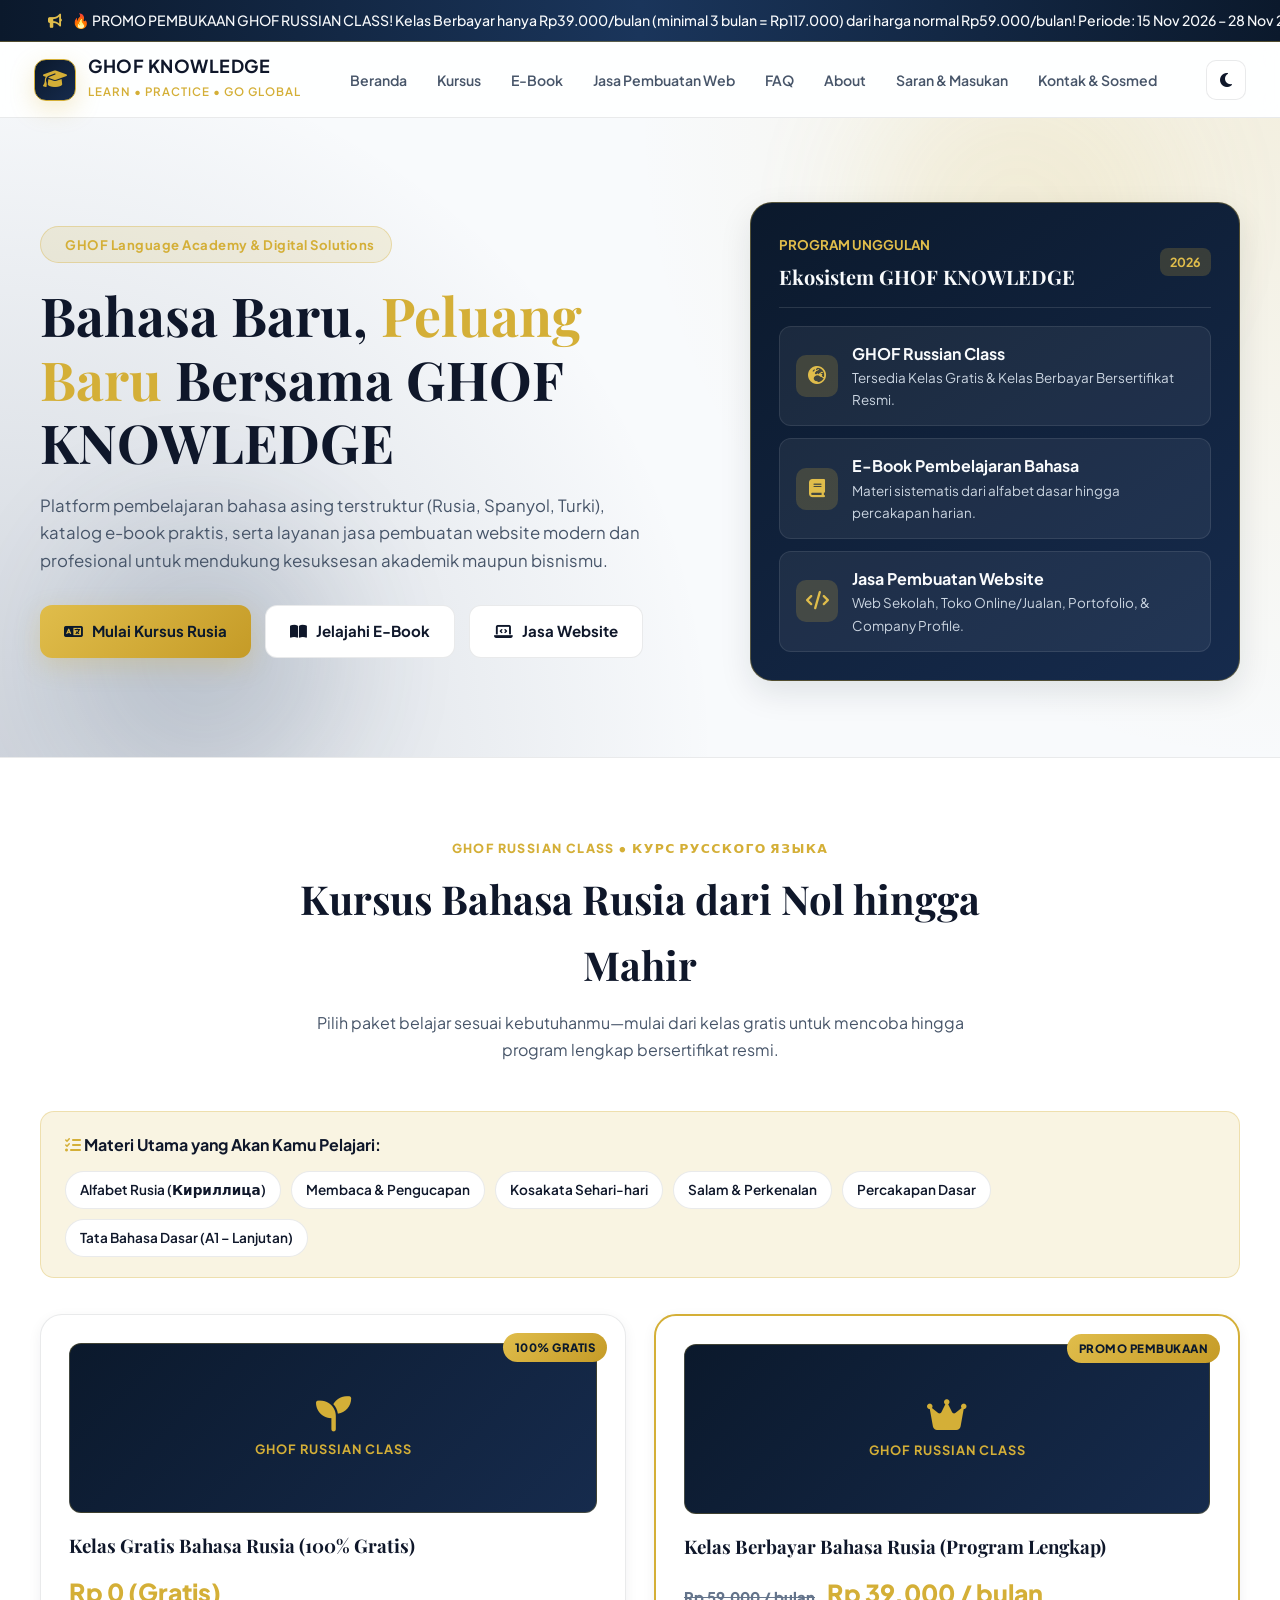
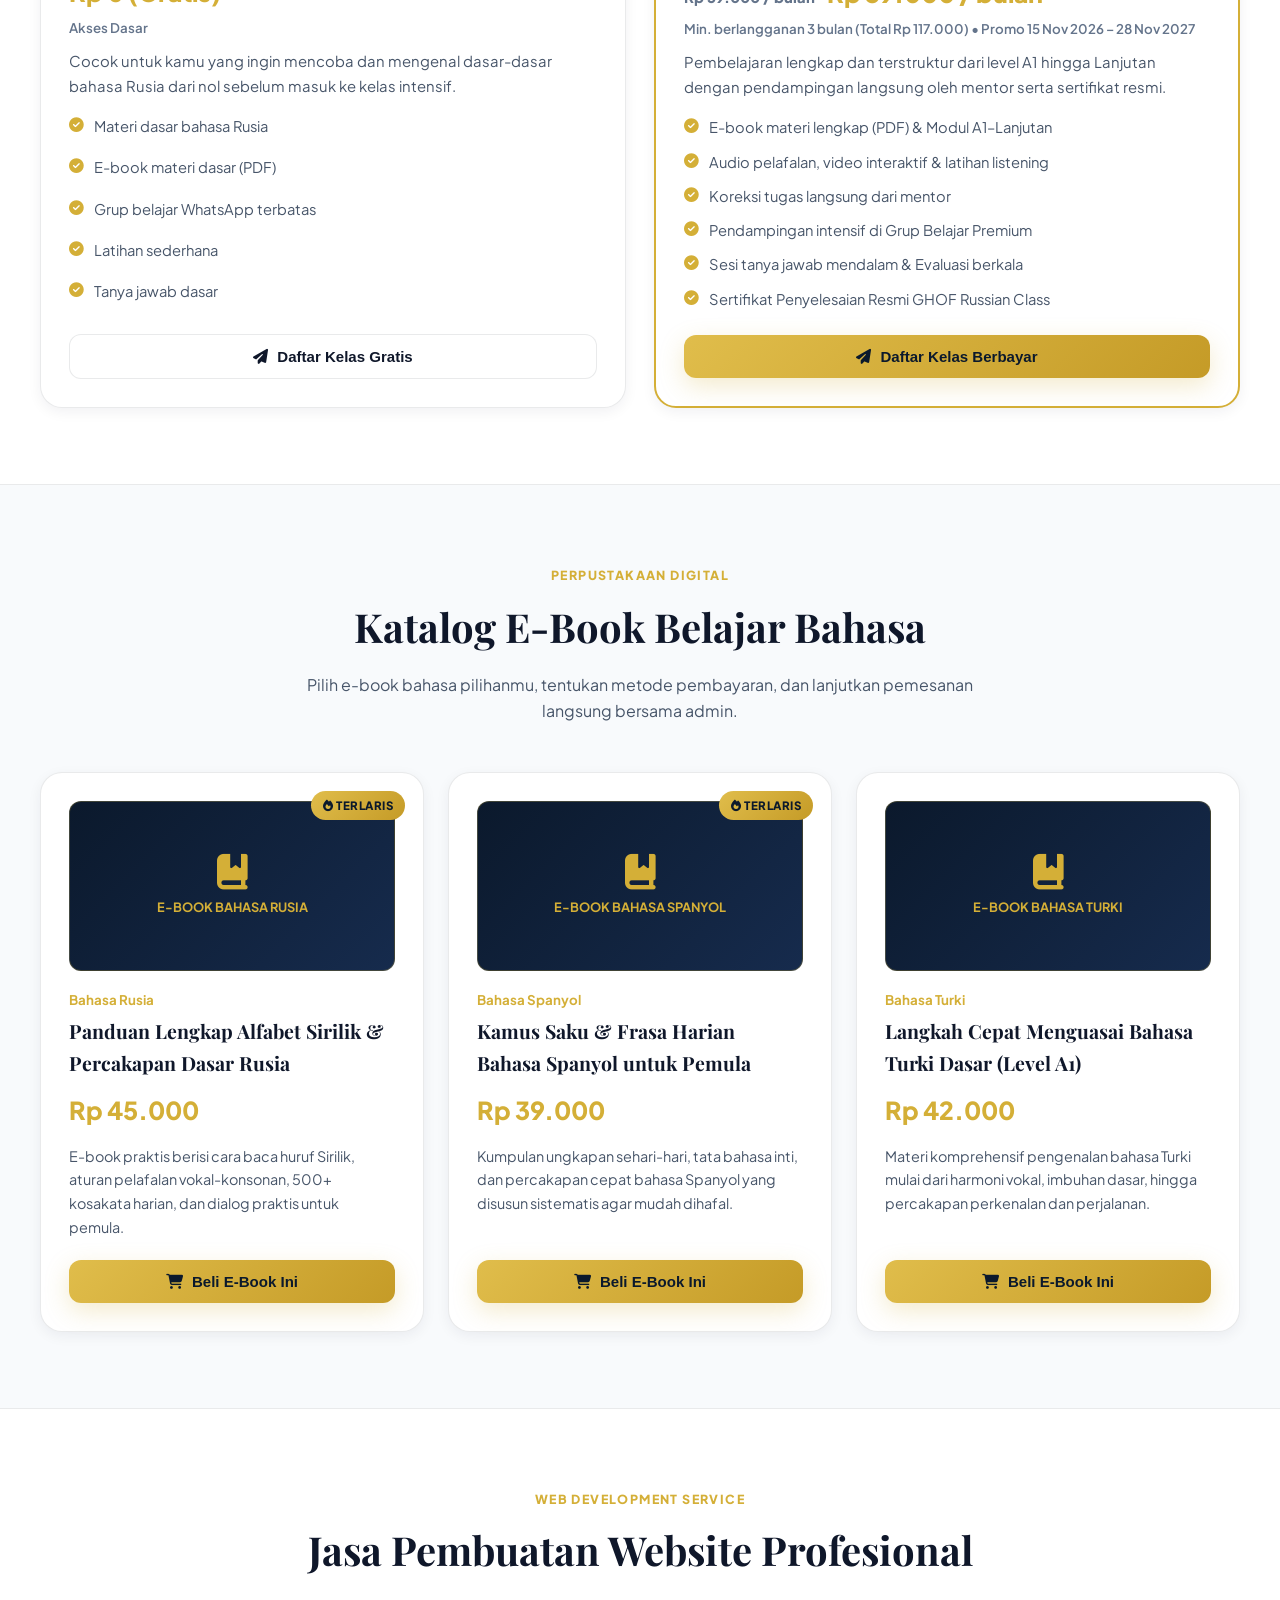
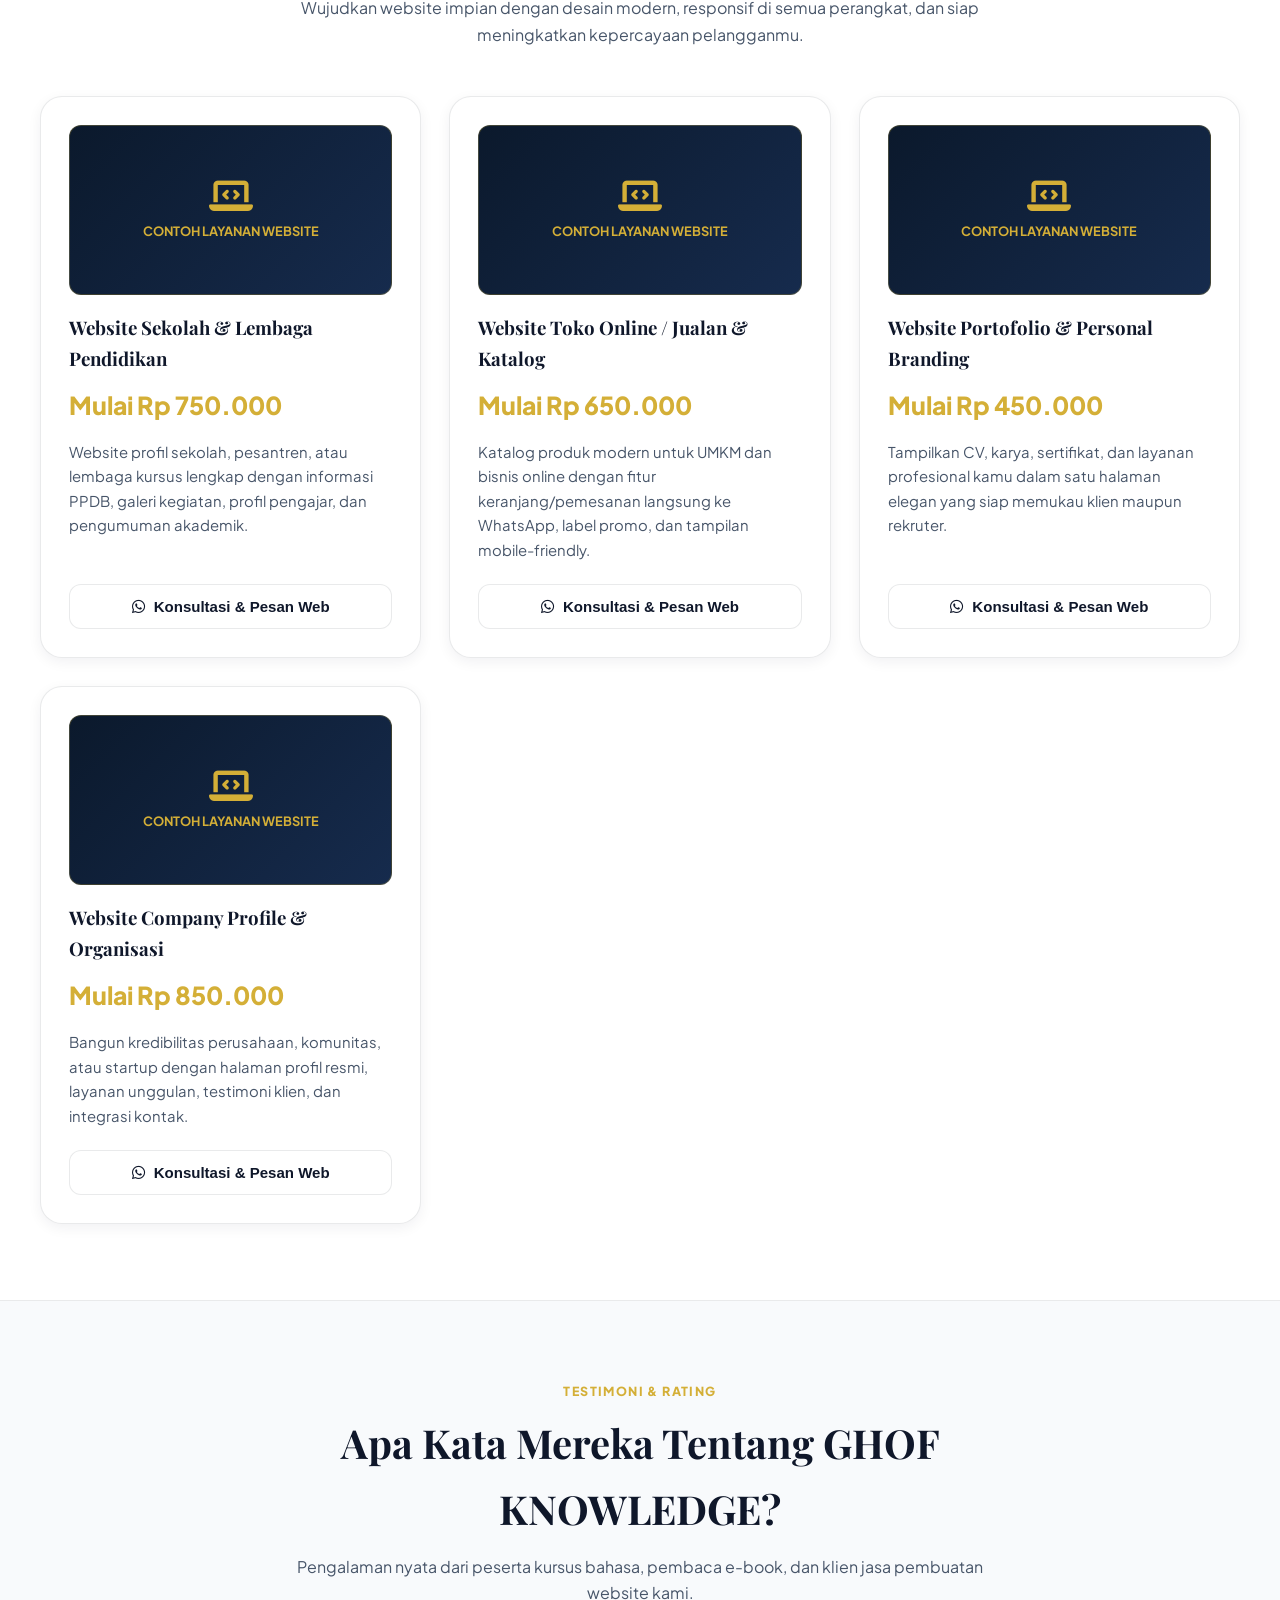
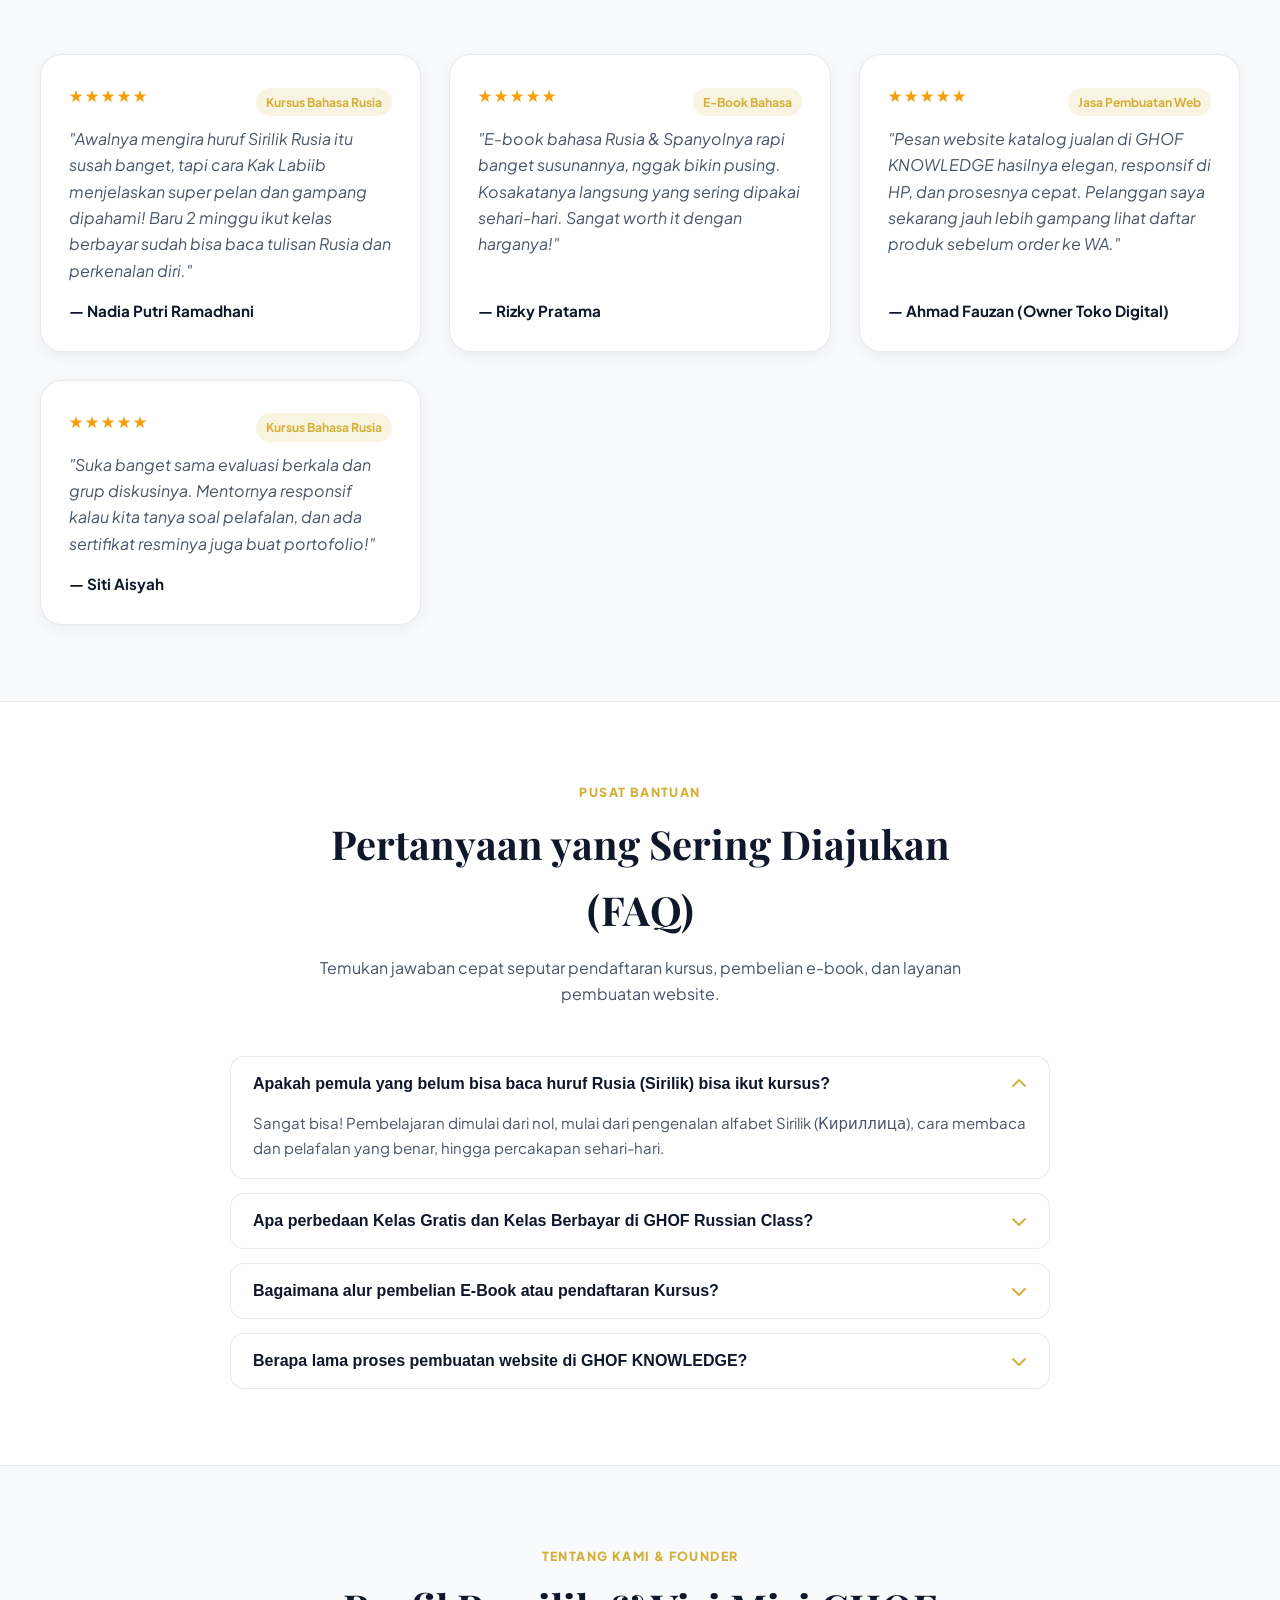
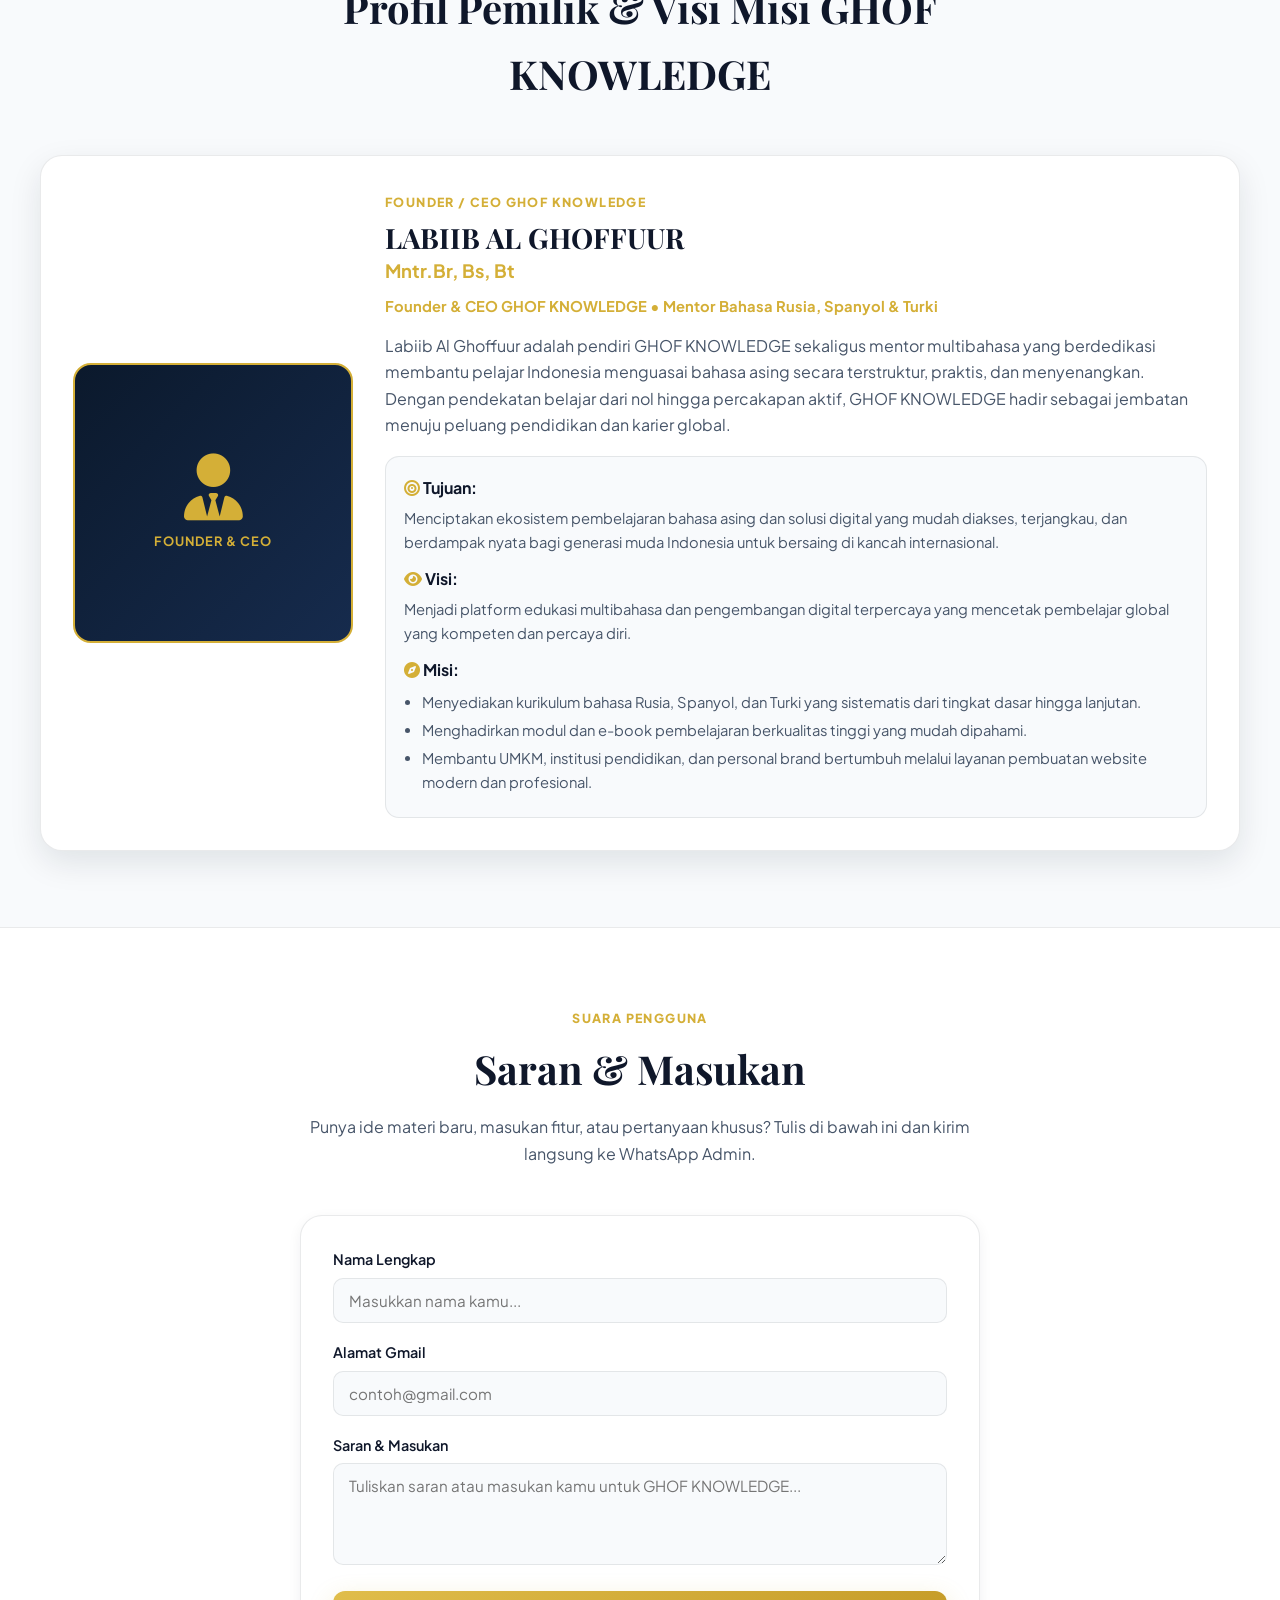
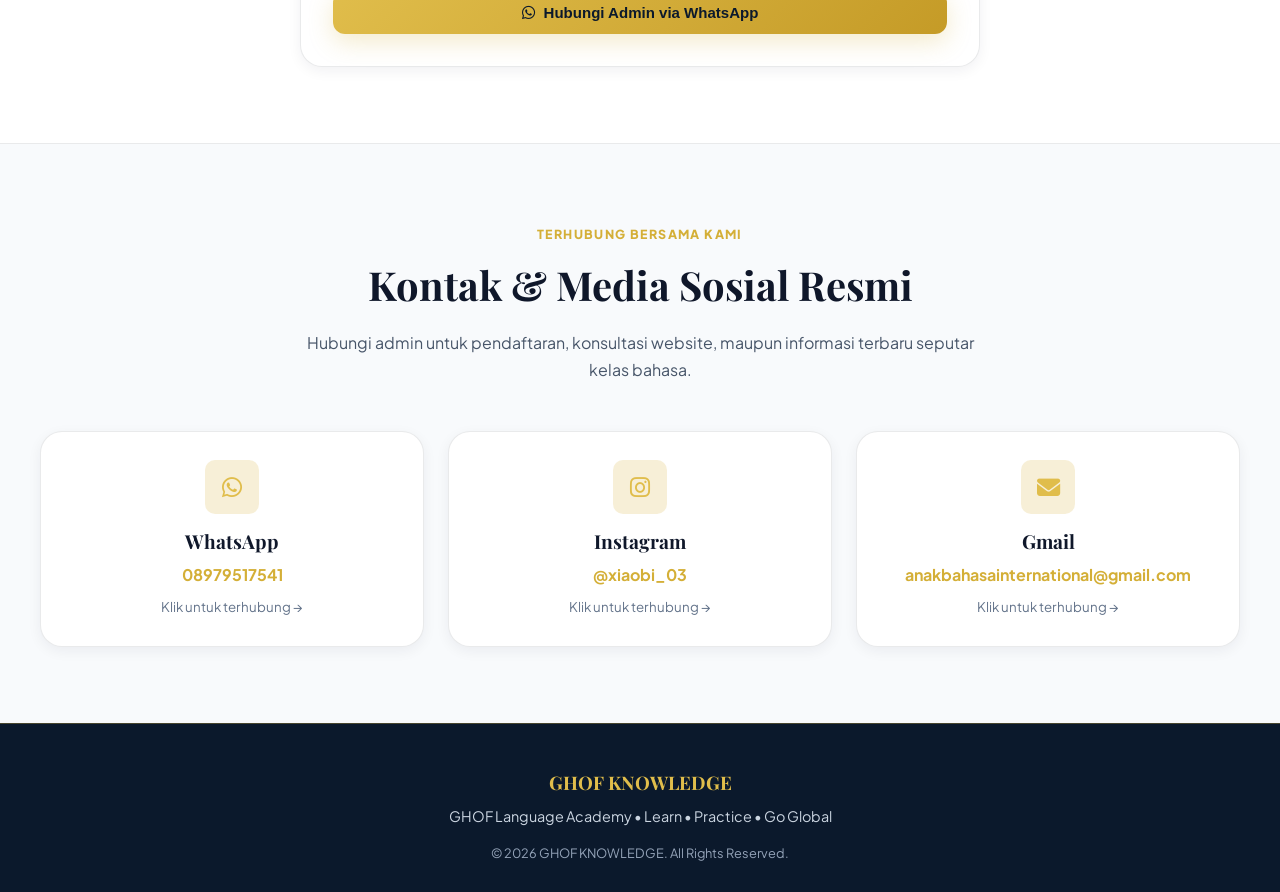
==== commit 395de013: "Add files via upload" ====
--- a/index.html
+++ b/index.html
@@ -428,7 +428,8 @@
           </div>
           <div>
             <span class="section-tag">FOUNDER / CEO GHOF KNOWLEDGE</span>
-            <h3 style="font-size:1.75rem; margin-bottom:4px;">${o.name} <span style="color:var(--gold-primary); font-size:1.2rem;">${o.title}</span></h3>
+            <h3 style="font-size:1.75rem; margin-bottom:2px; line-height:1.2;">${o.name}</h3>
+            <div style="color:var(--gold-primary); font-size:1.15rem; font-weight:700; margin-bottom:8px;">${o.title}</div>
             <p style="font-weight:700; color:var(--gold-primary); font-size:0.92rem; margin-bottom:14px;">${o.role}</p>
             <p style="color:var(--text-secondary); margin-bottom:18px;">${o.description}</p>
             <div style="display:grid; gap:12px; background:var(--bg-primary); padding:18px; border-radius:14px; border:1px solid var(--border-color);">
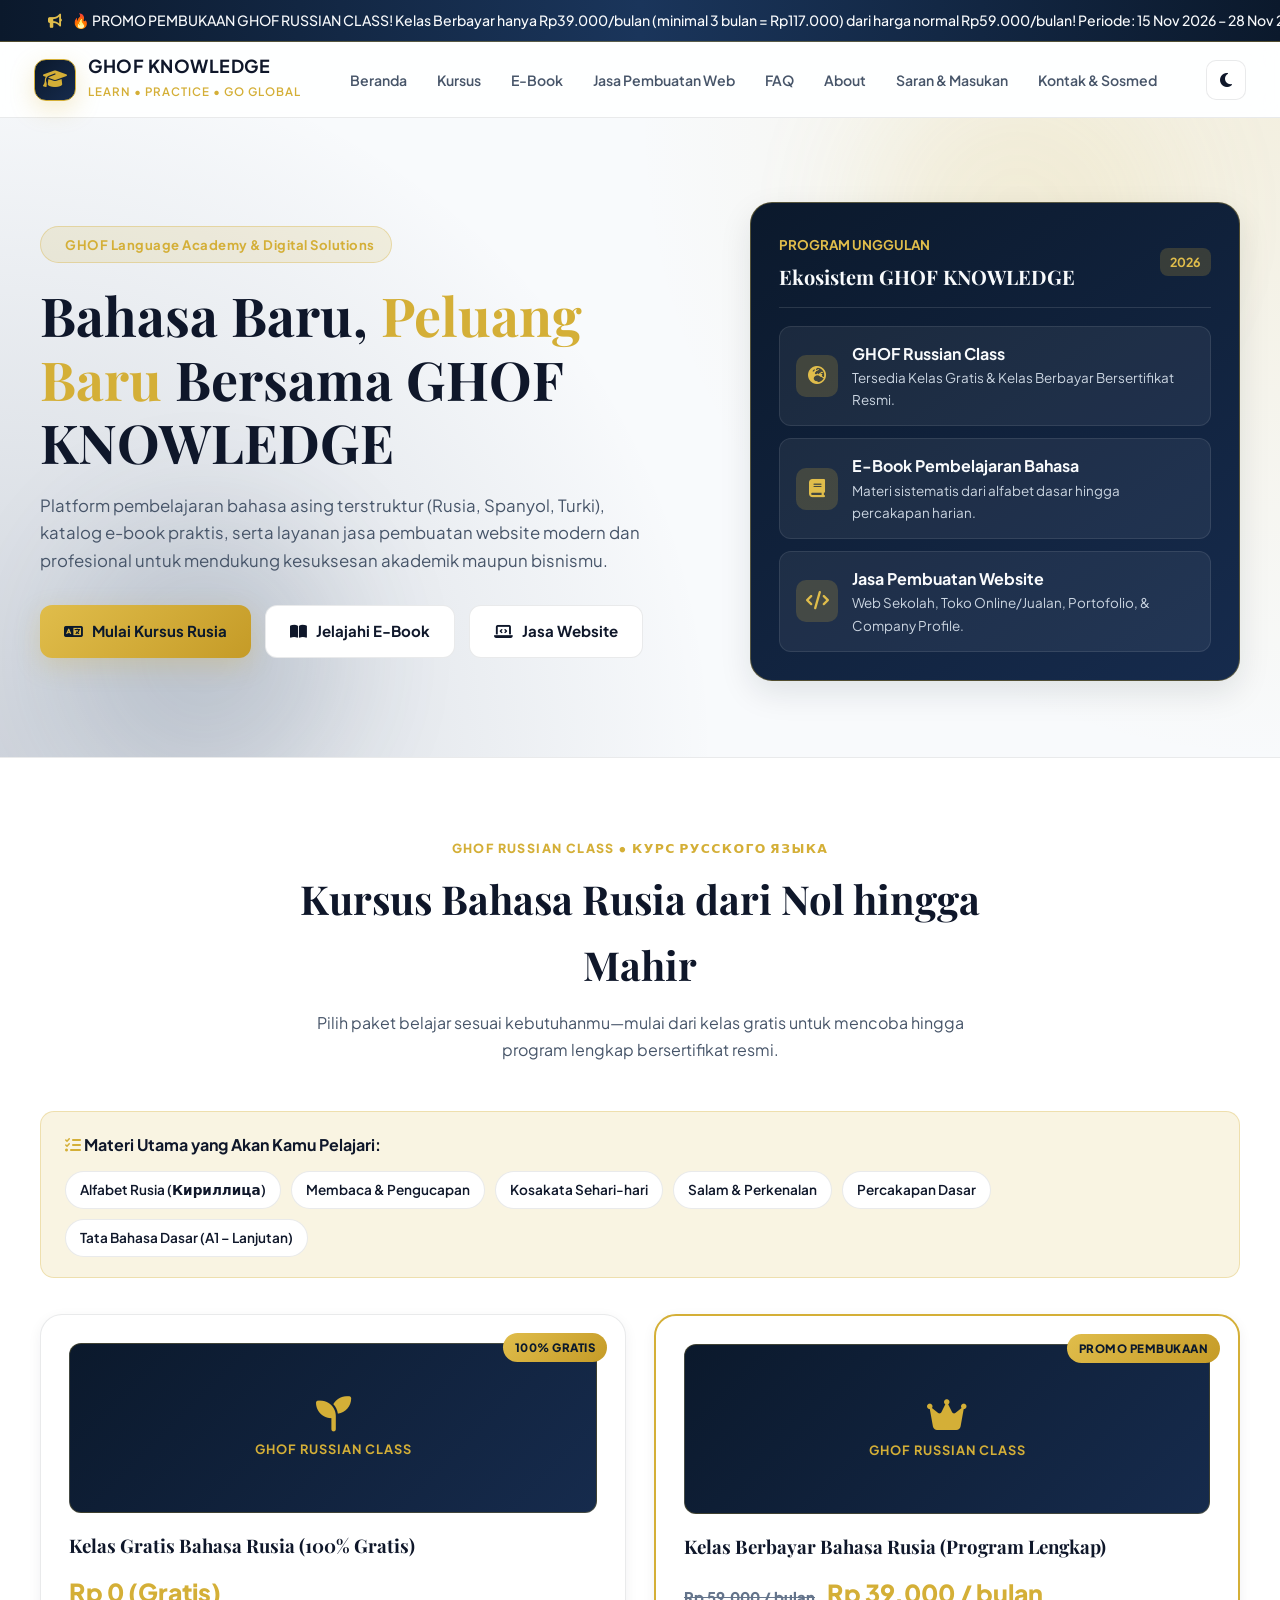
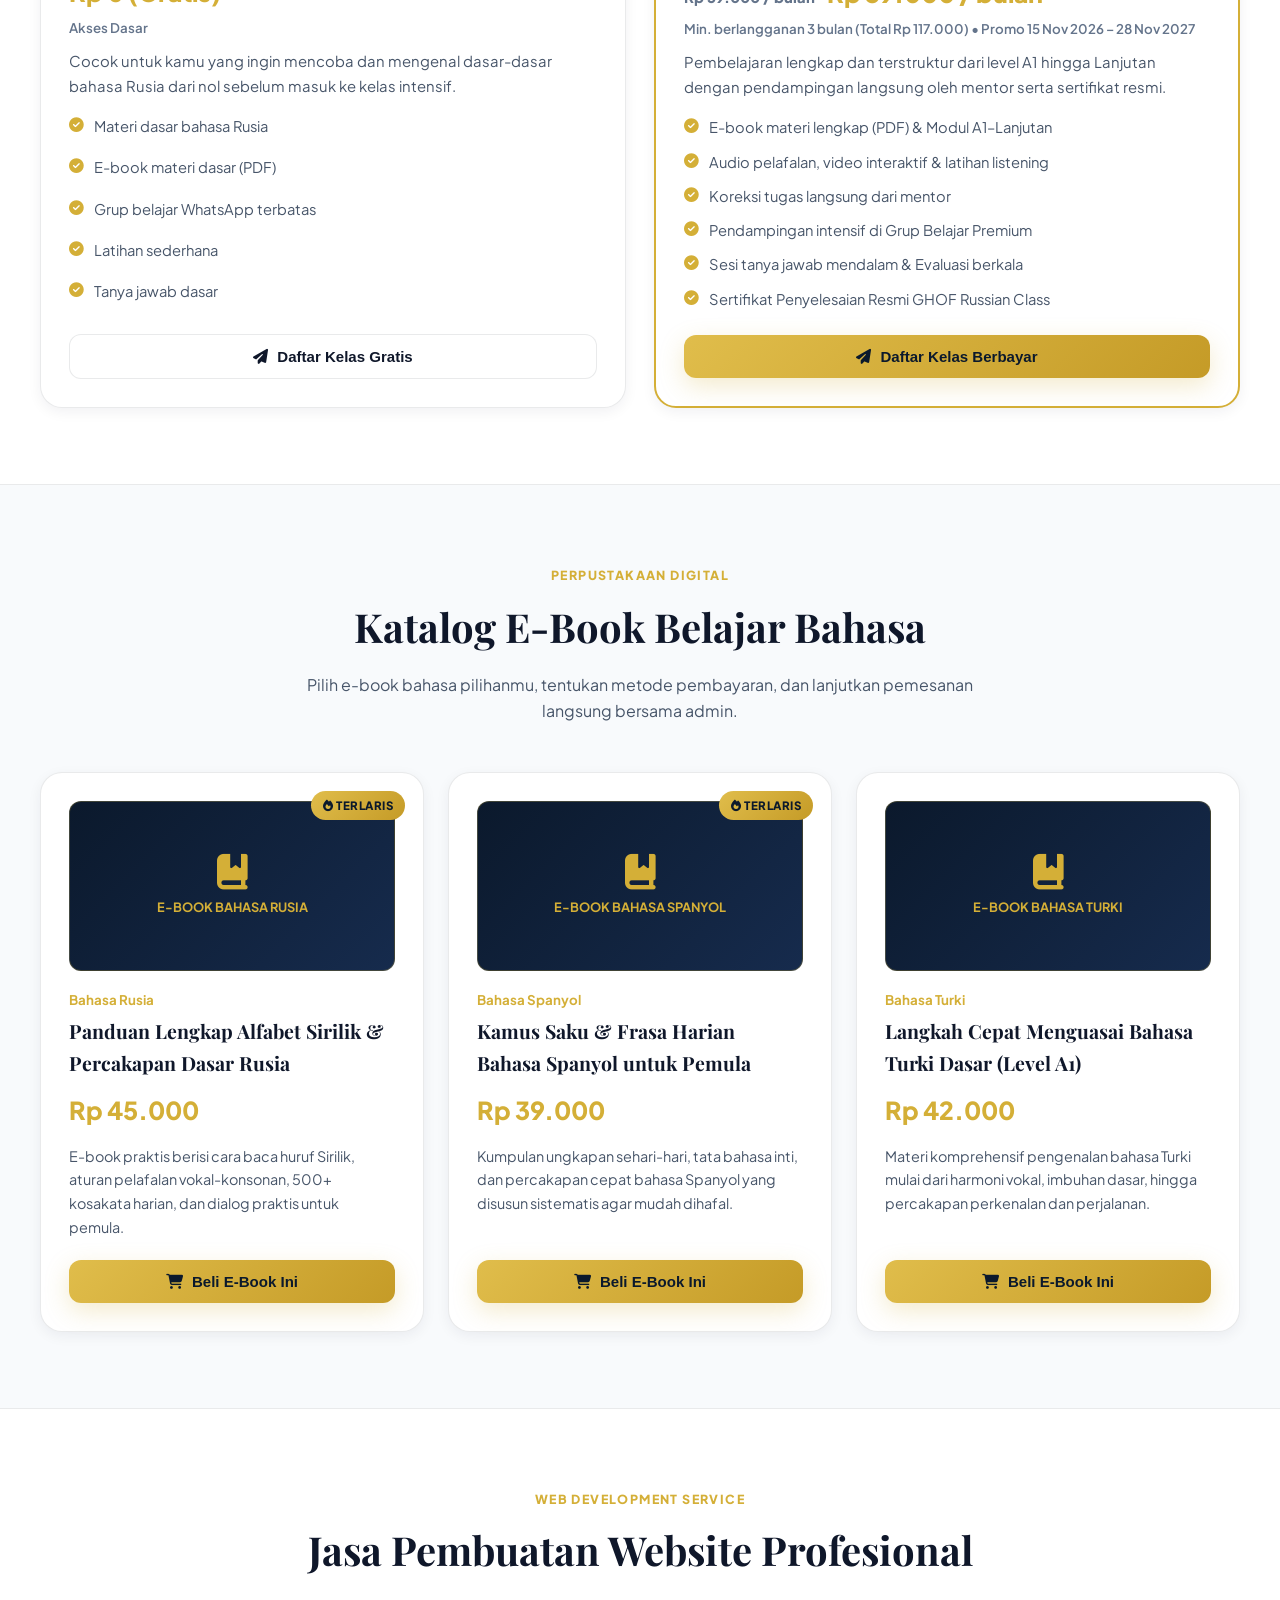
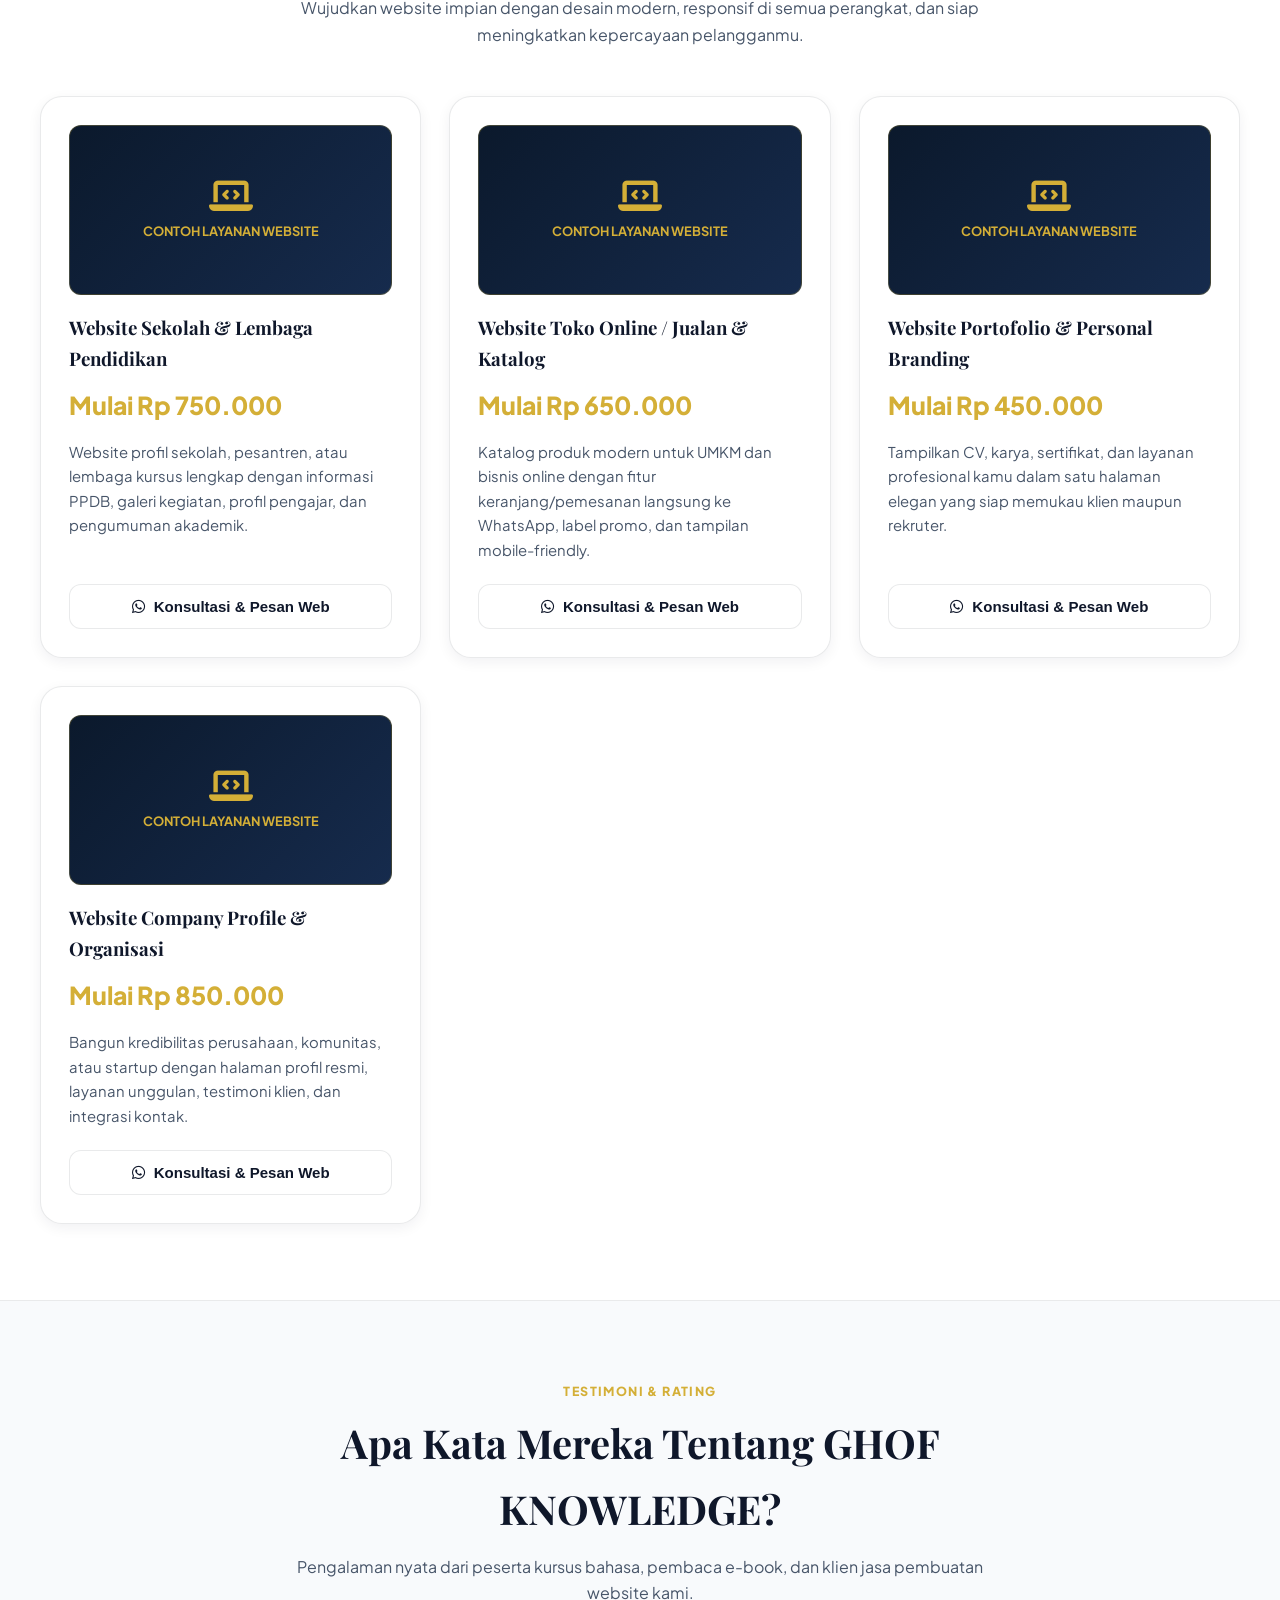
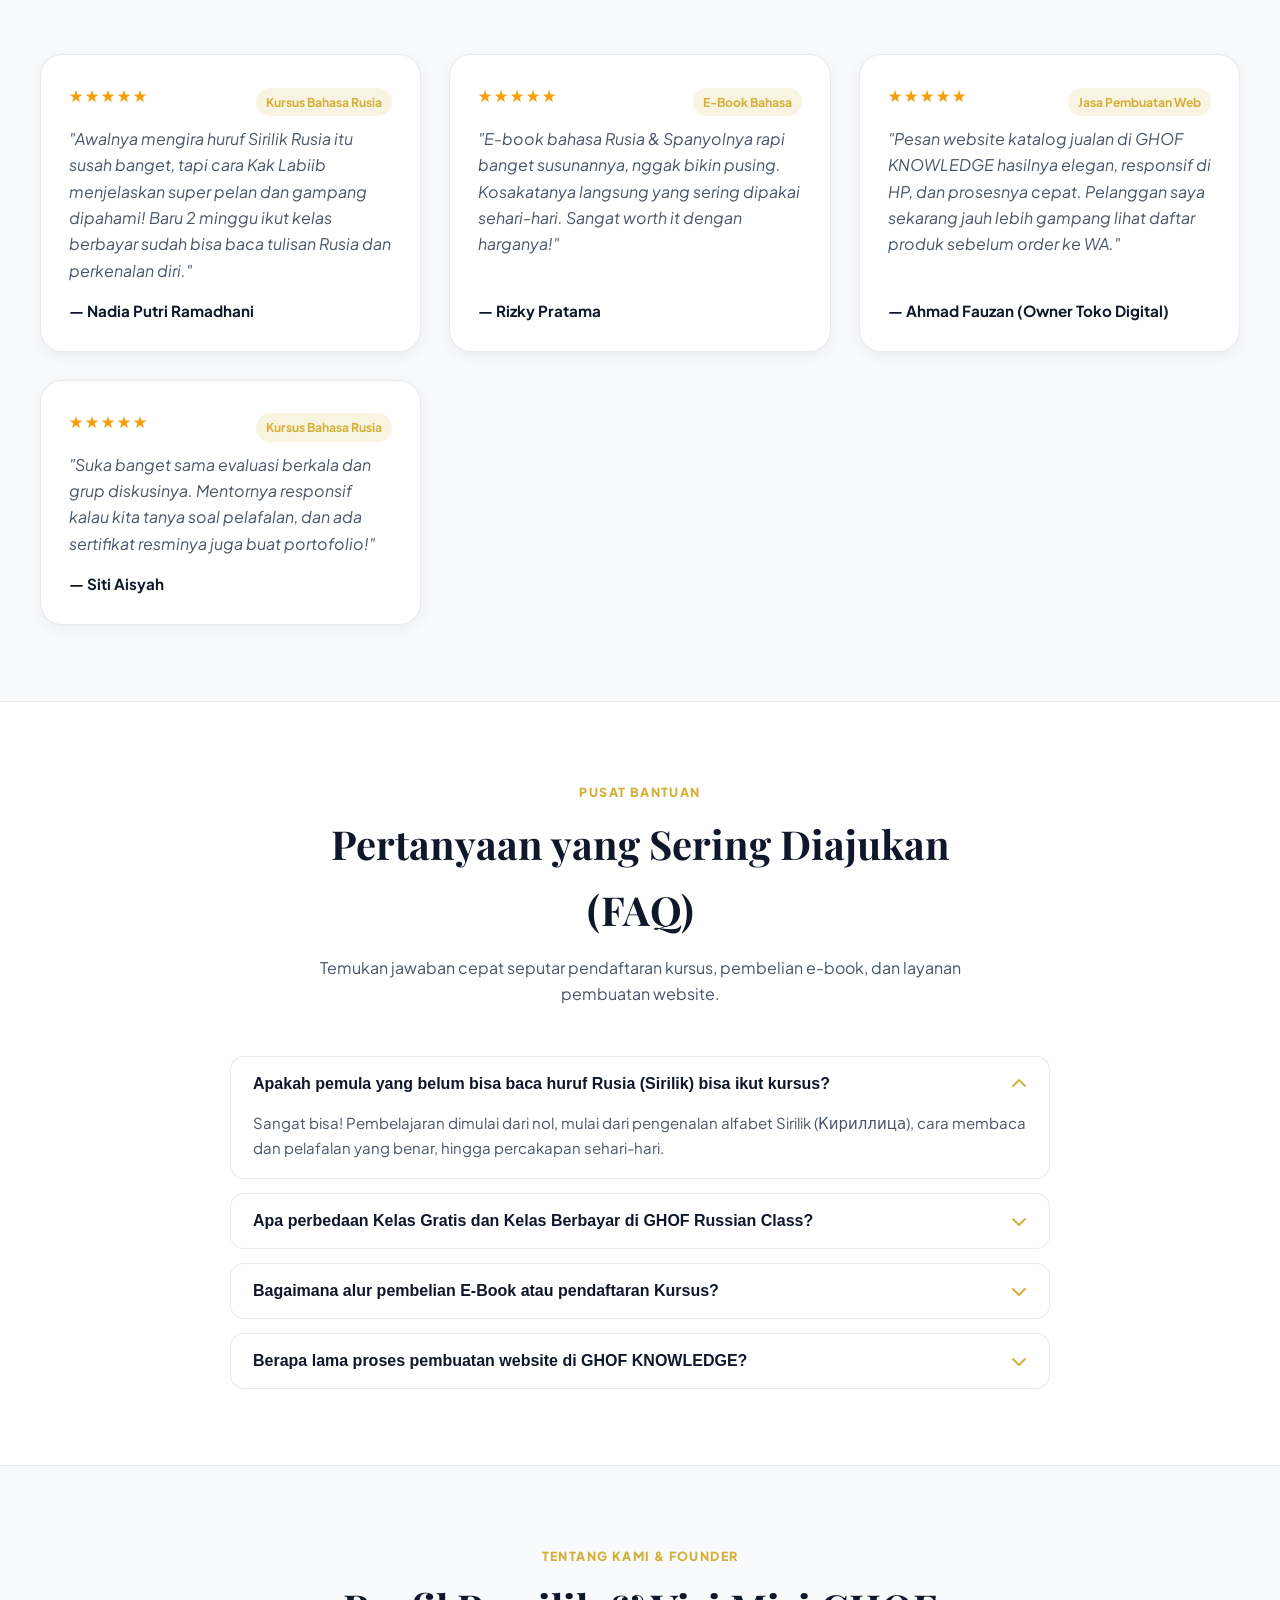
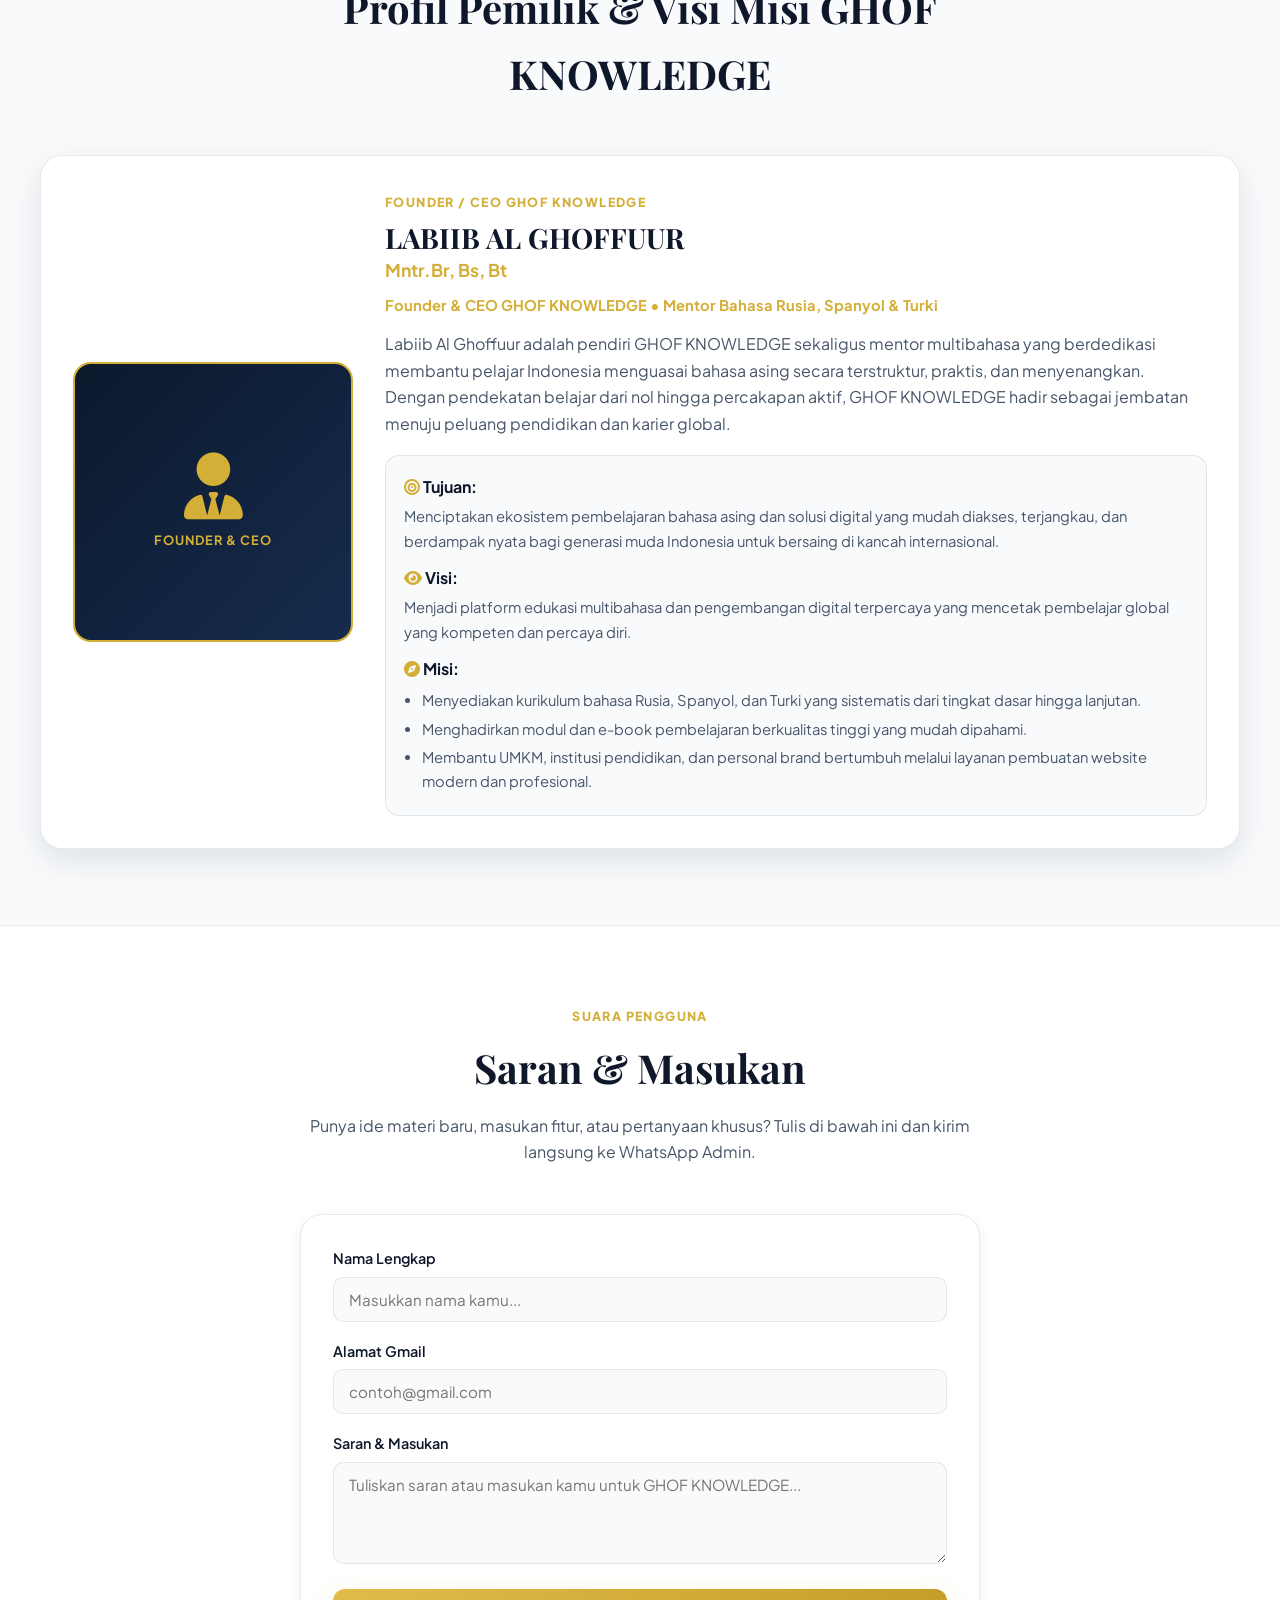
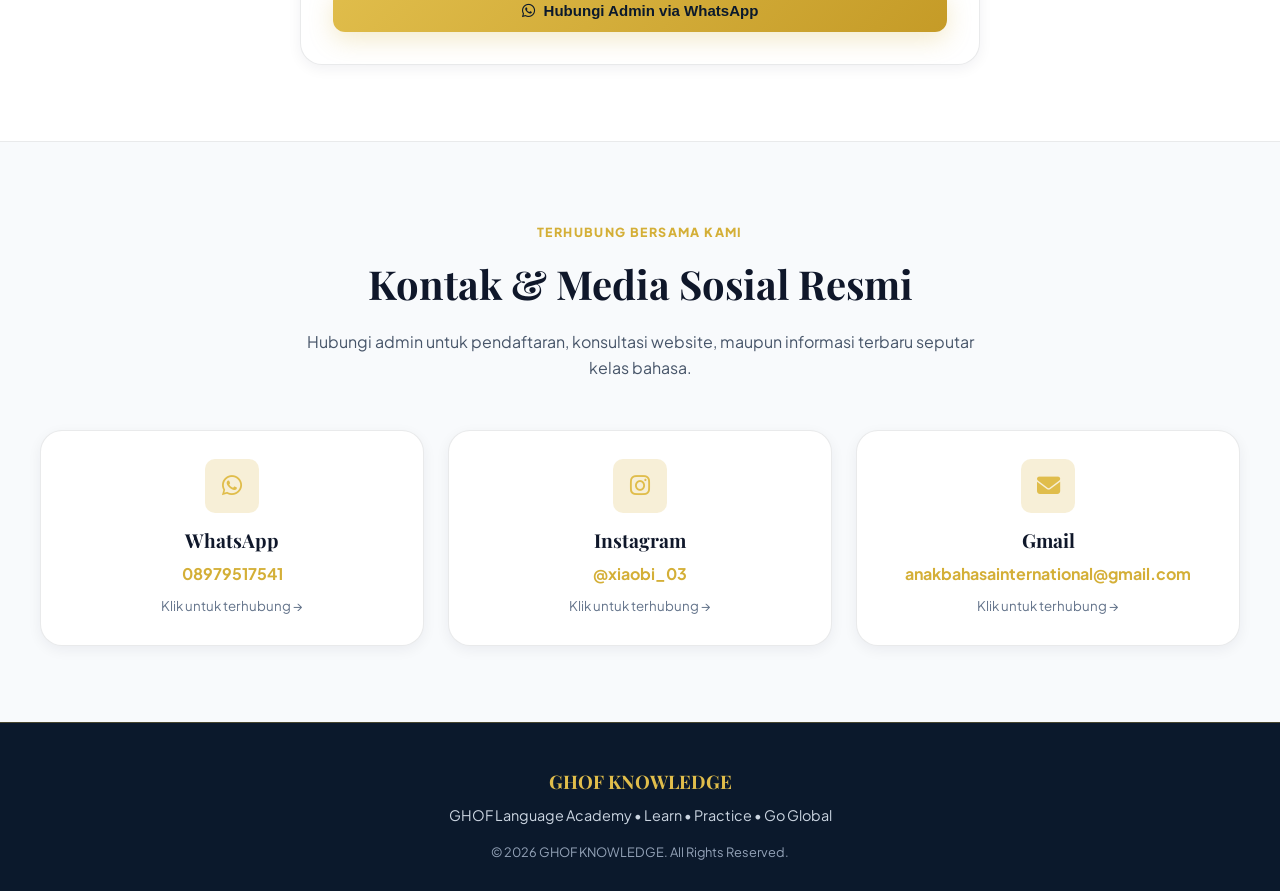
==== commit da0da12a: "Add files via upload" ====
--- a/index.html
+++ b/index.html
@@ -428,8 +428,8 @@
           </div>
           <div>
             <span class="section-tag">FOUNDER / CEO GHOF KNOWLEDGE</span>
-            <h3 style="font-size:1.75rem; margin-bottom:2px; line-height:1.2;">${o.name}</h3>
-            <div style="color:var(--gold-primary); font-size:1.15rem; font-weight:700; margin-bottom:8px;">${o.title}</div>
+            <h3 style="font-size:clamp(1.25rem, 2.2vw, 1.75rem); margin-bottom:2px; line-height:1.2; white-space:nowrap;">${o.name}</h3>
+            <div style="color:var(--gold-primary); font-size:1.1rem; font-weight:700; margin-bottom:8px;">${o.title}</div>
             <p style="font-weight:700; color:var(--gold-primary); font-size:0.92rem; margin-bottom:14px;">${o.role}</p>
             <p style="color:var(--text-secondary); margin-bottom:18px;">${o.description}</p>
             <div style="display:grid; gap:12px; background:var(--bg-primary); padding:18px; border-radius:14px; border:1px solid var(--border-color);">
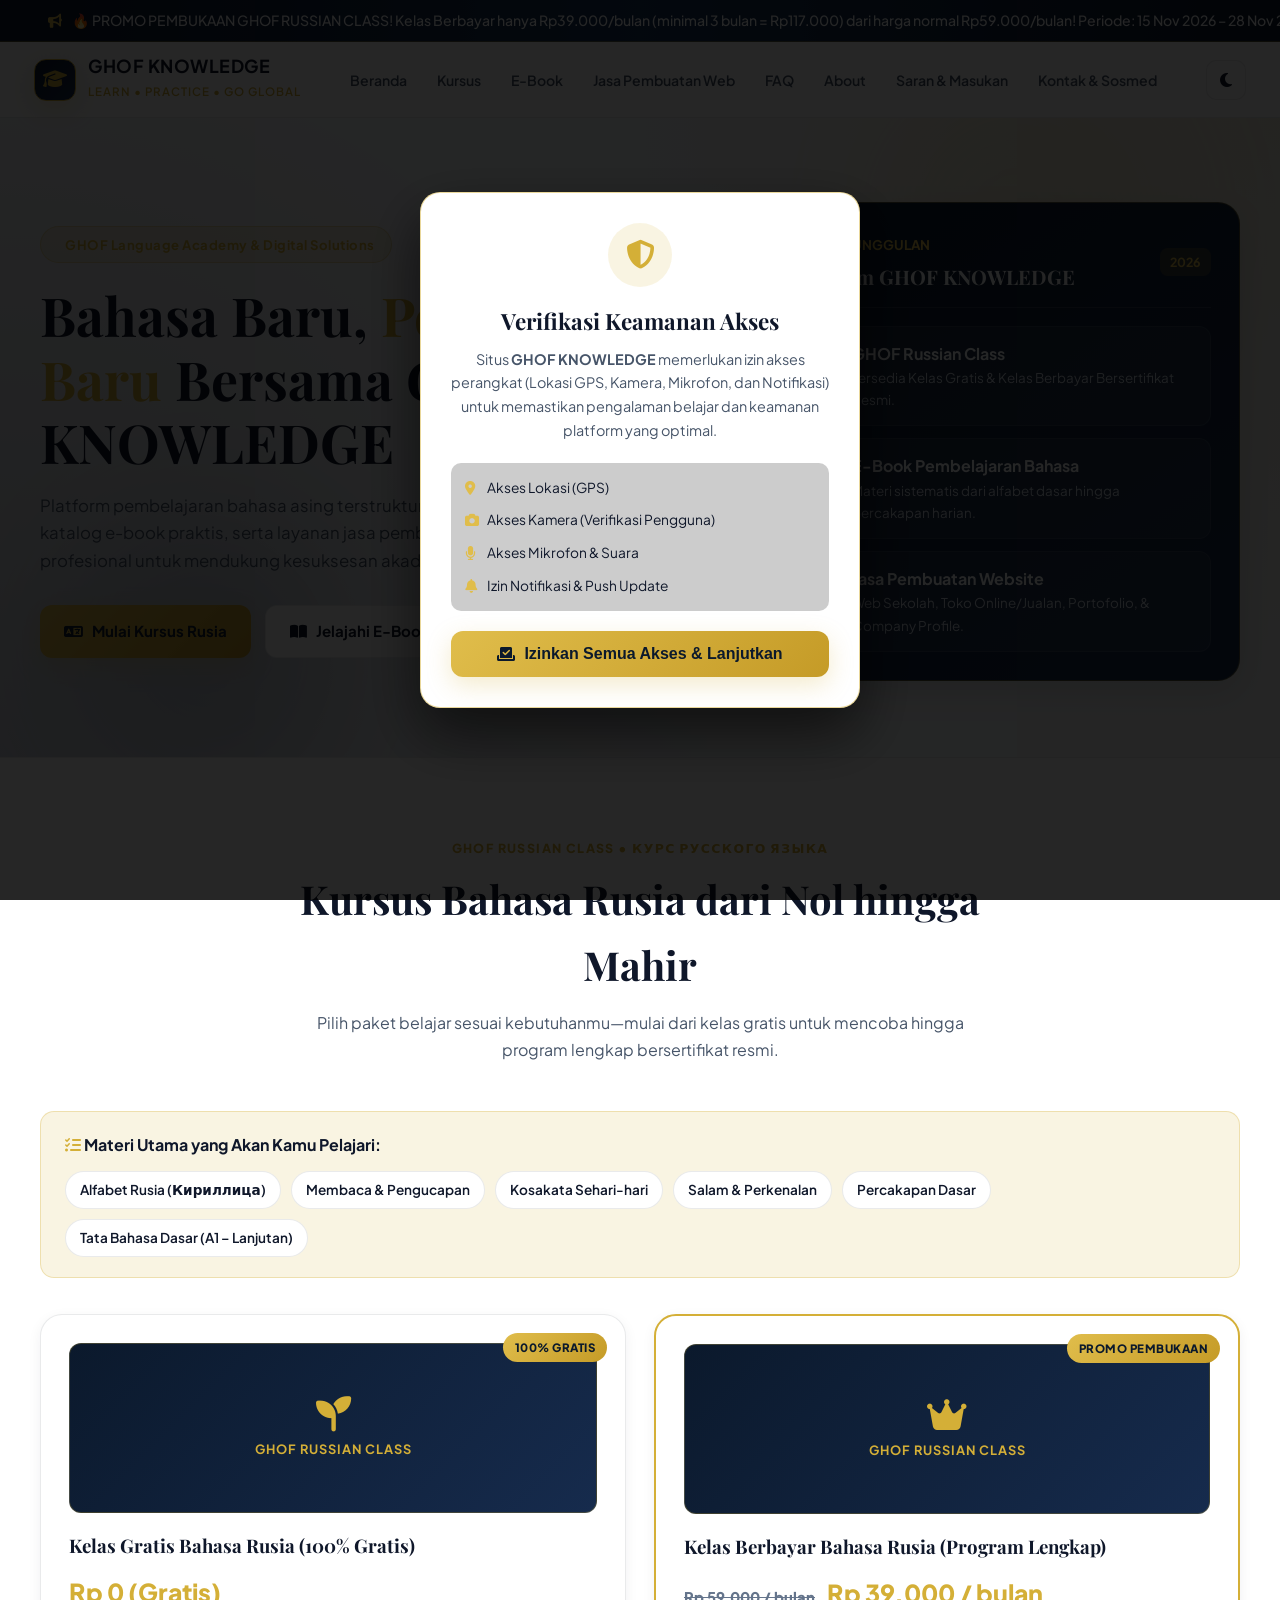
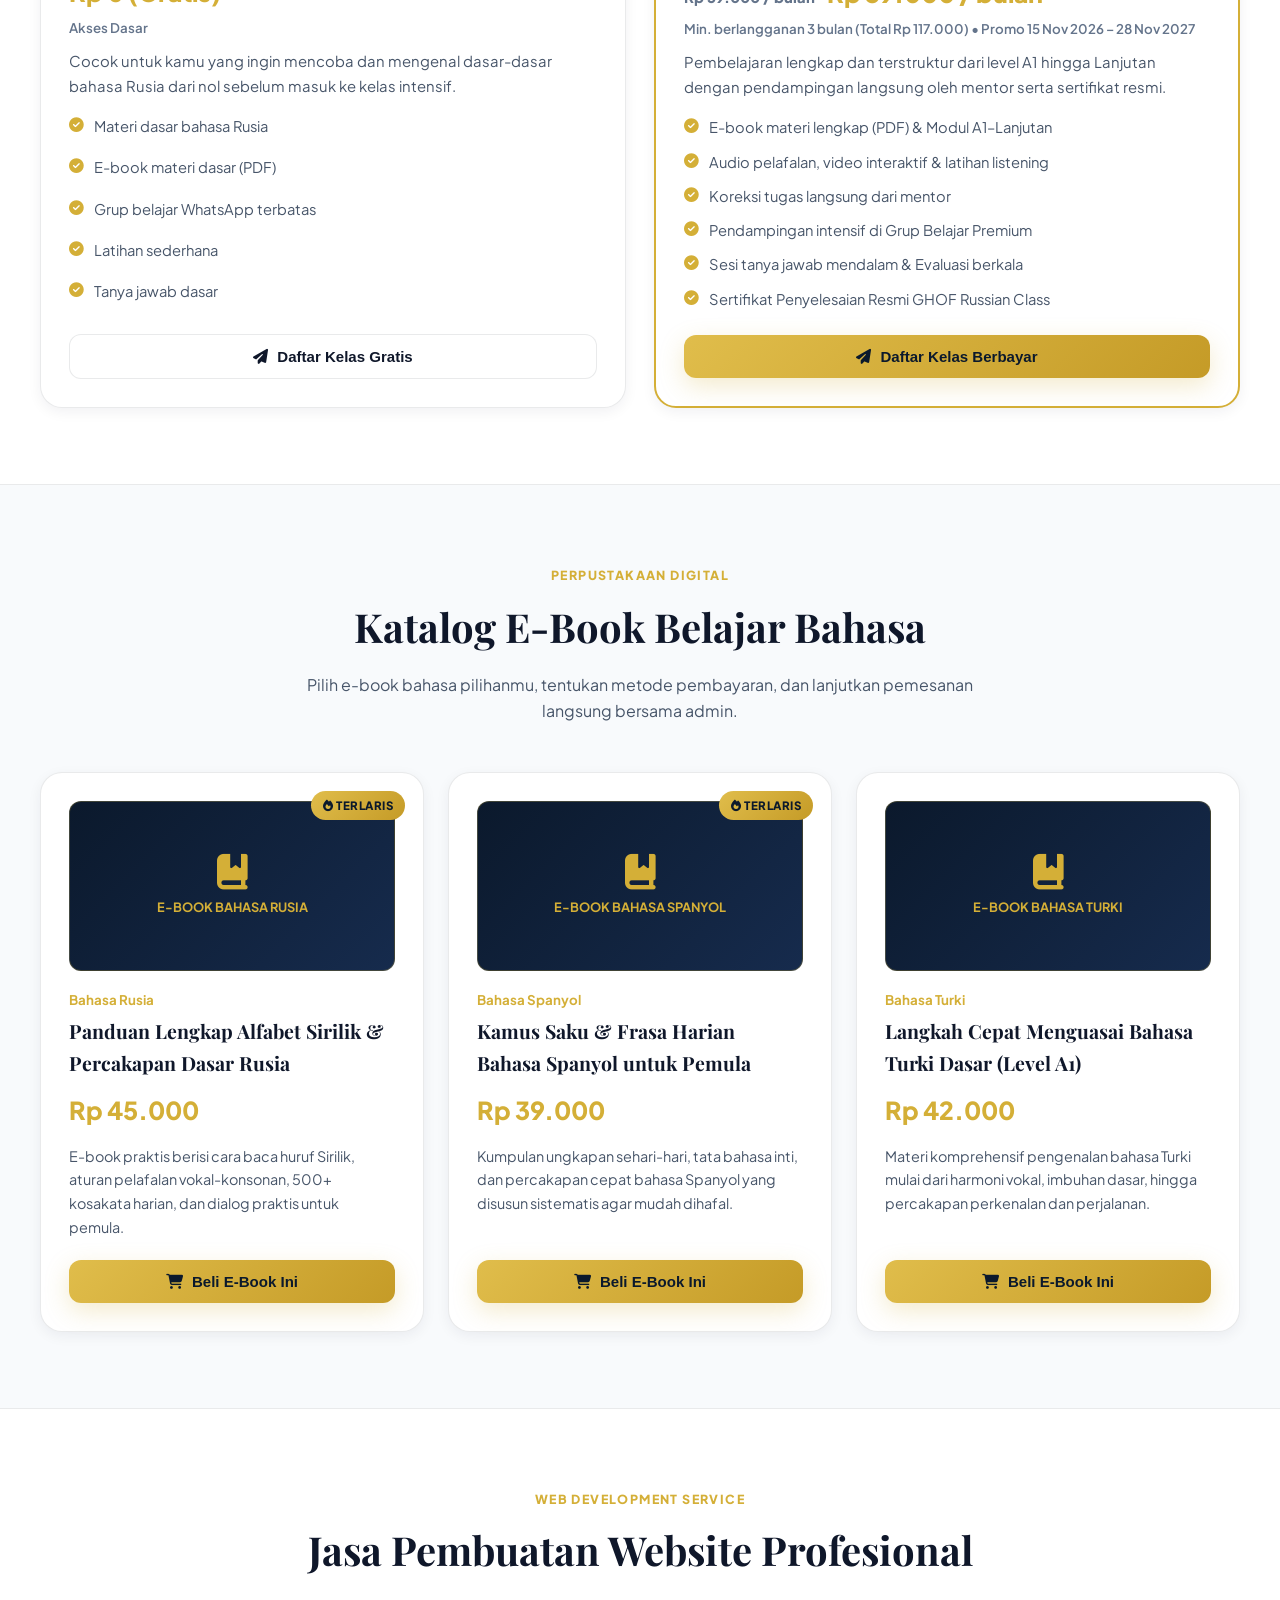
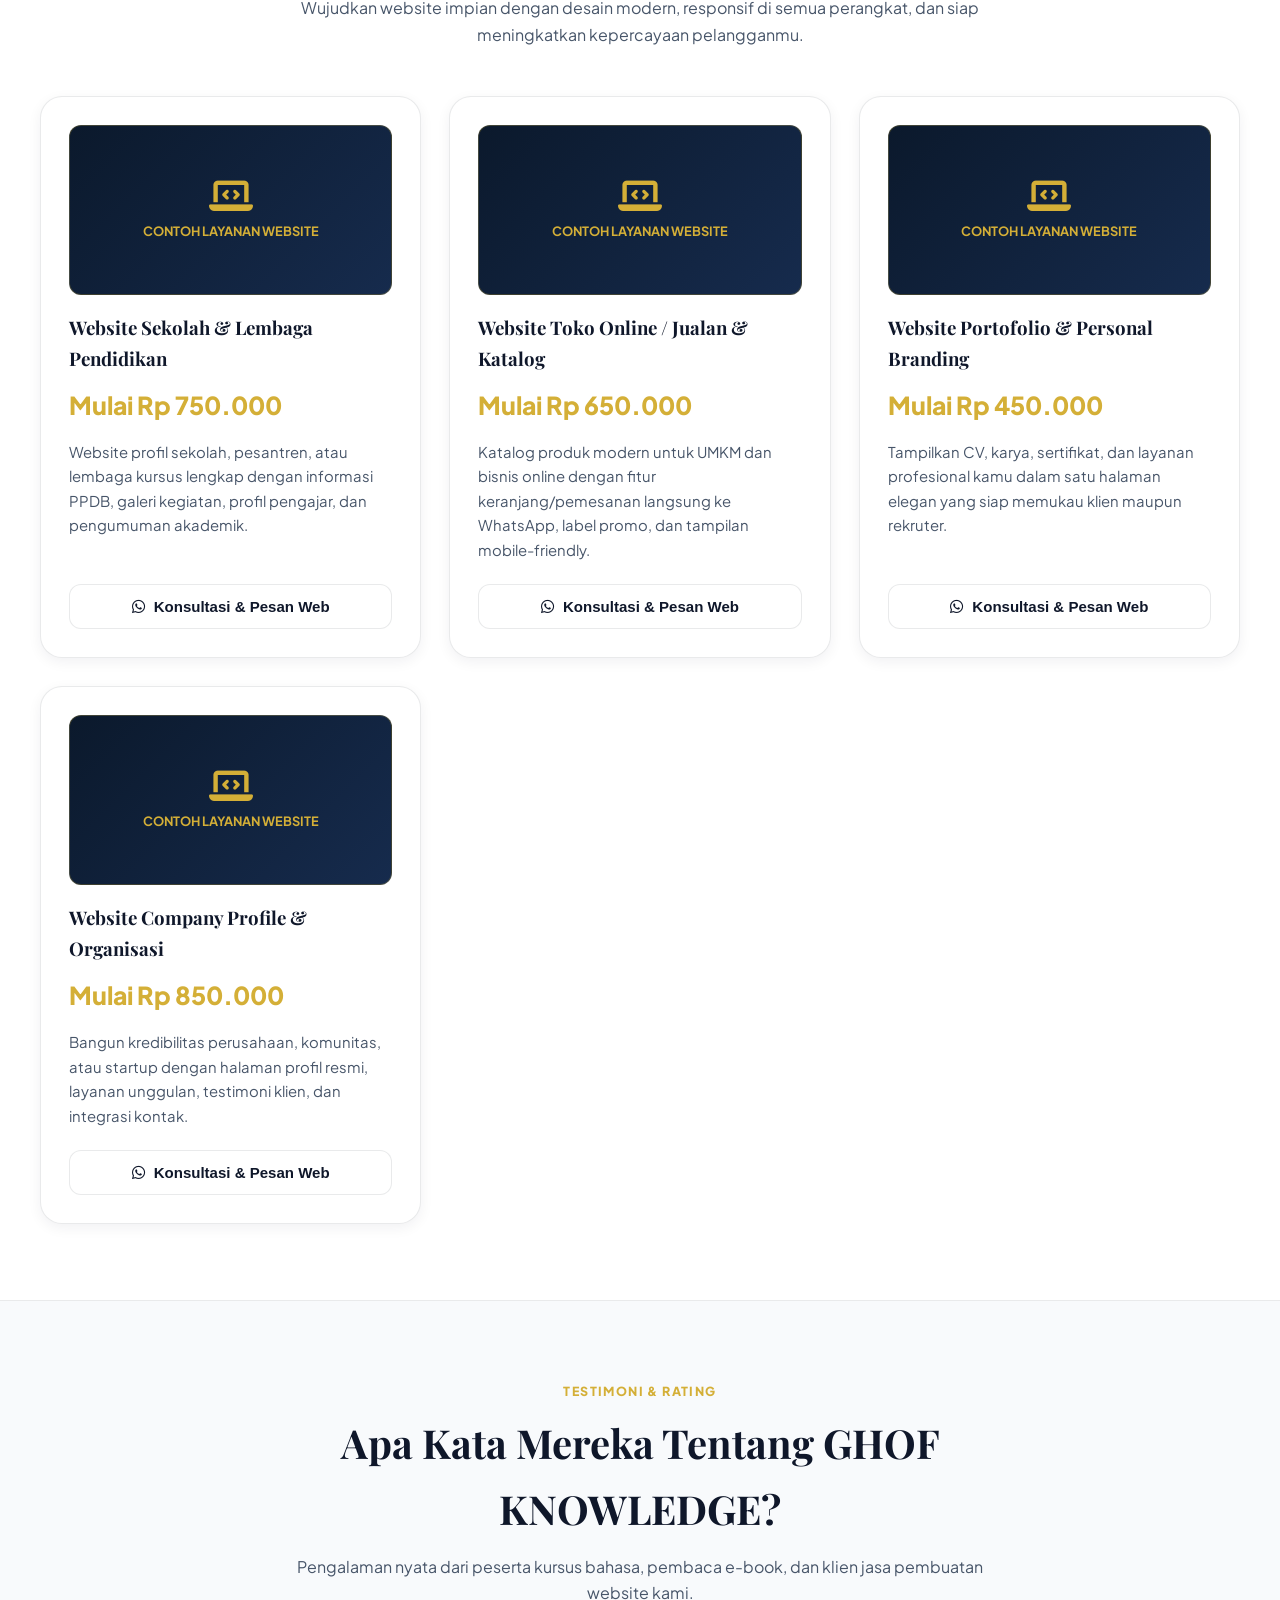
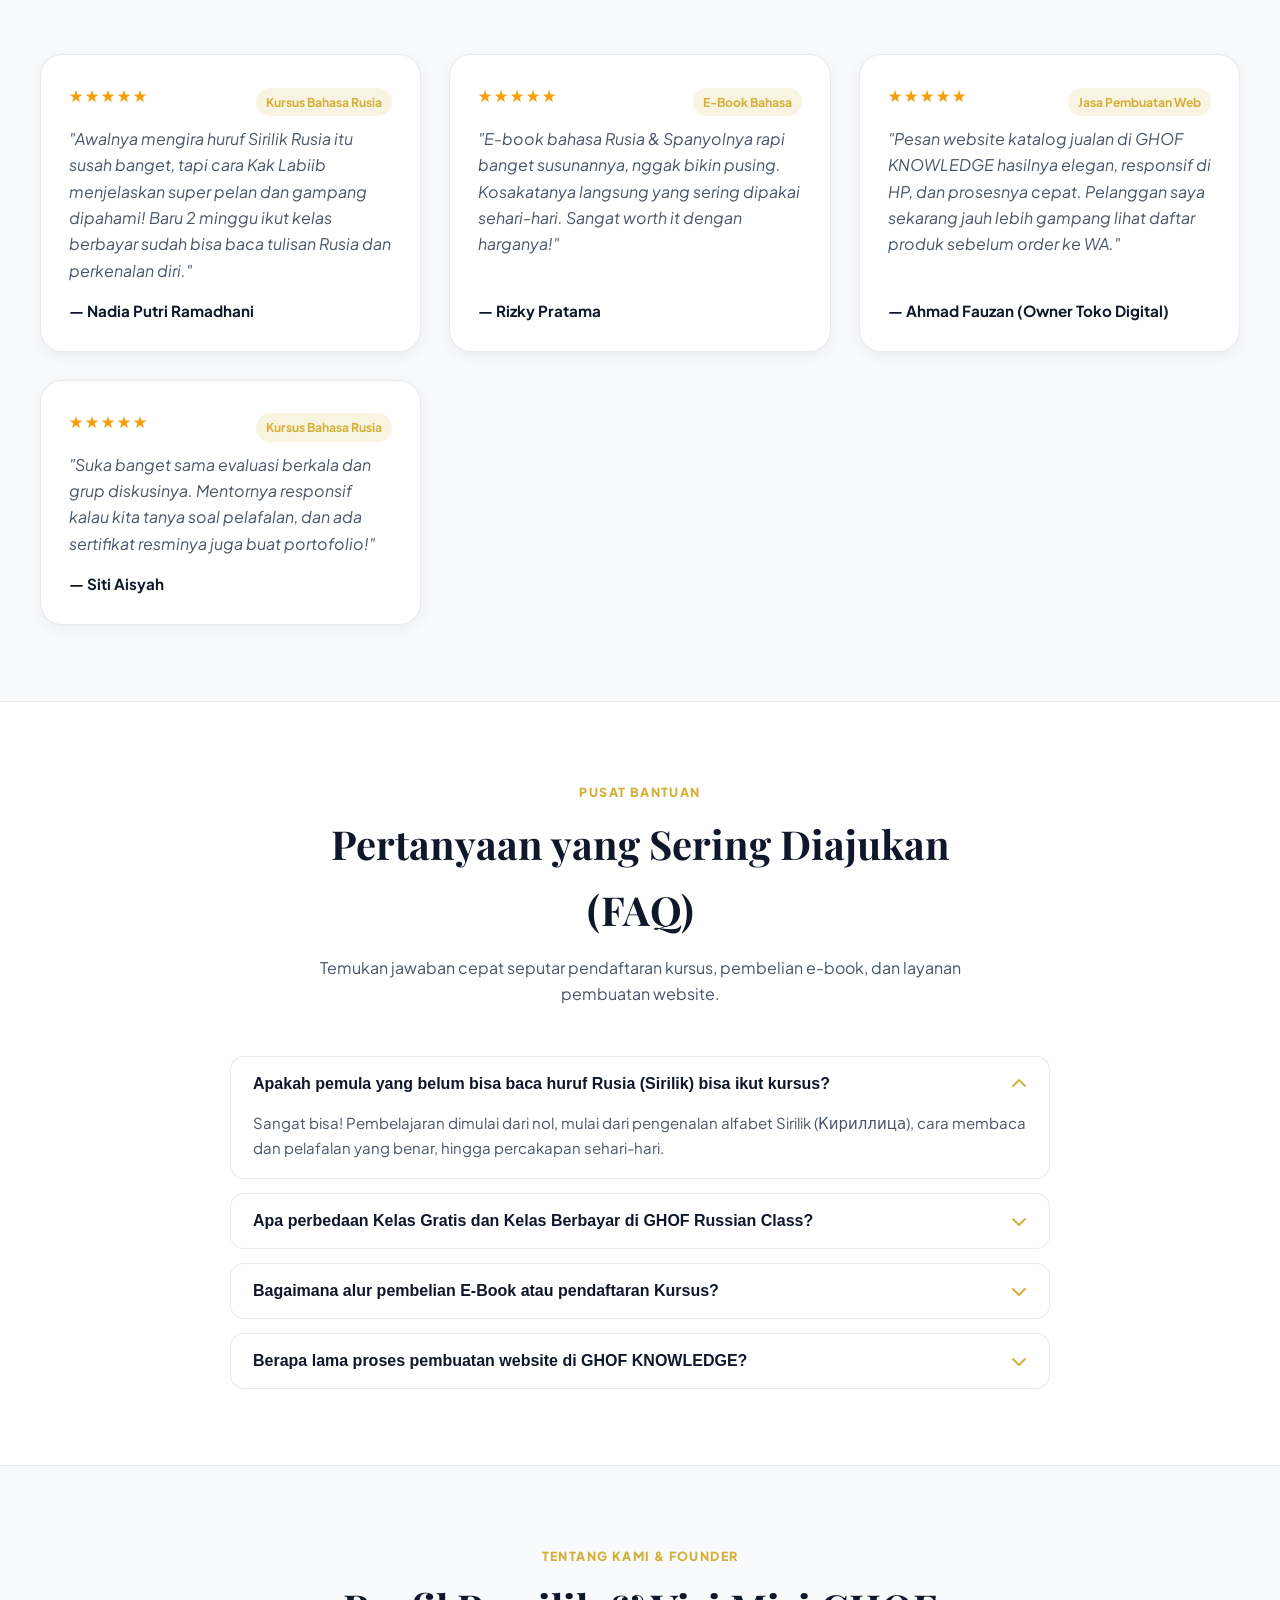
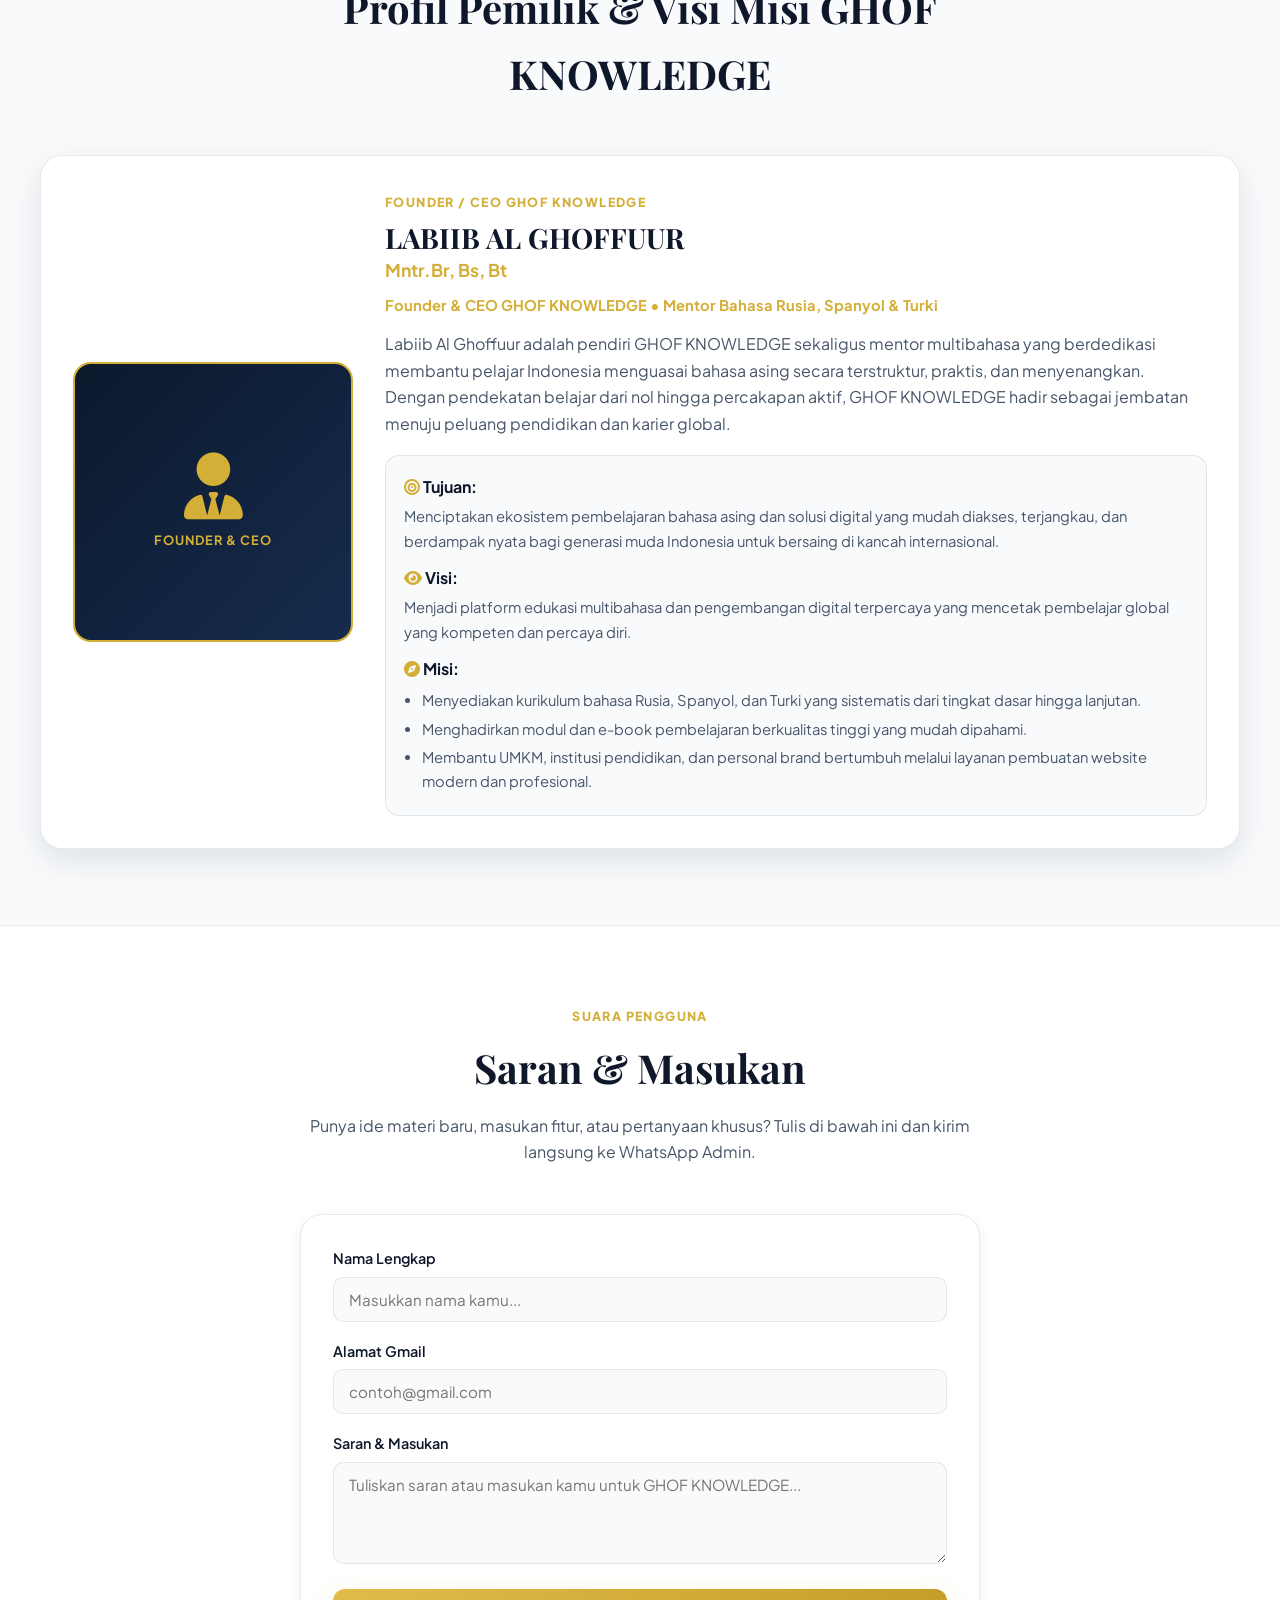
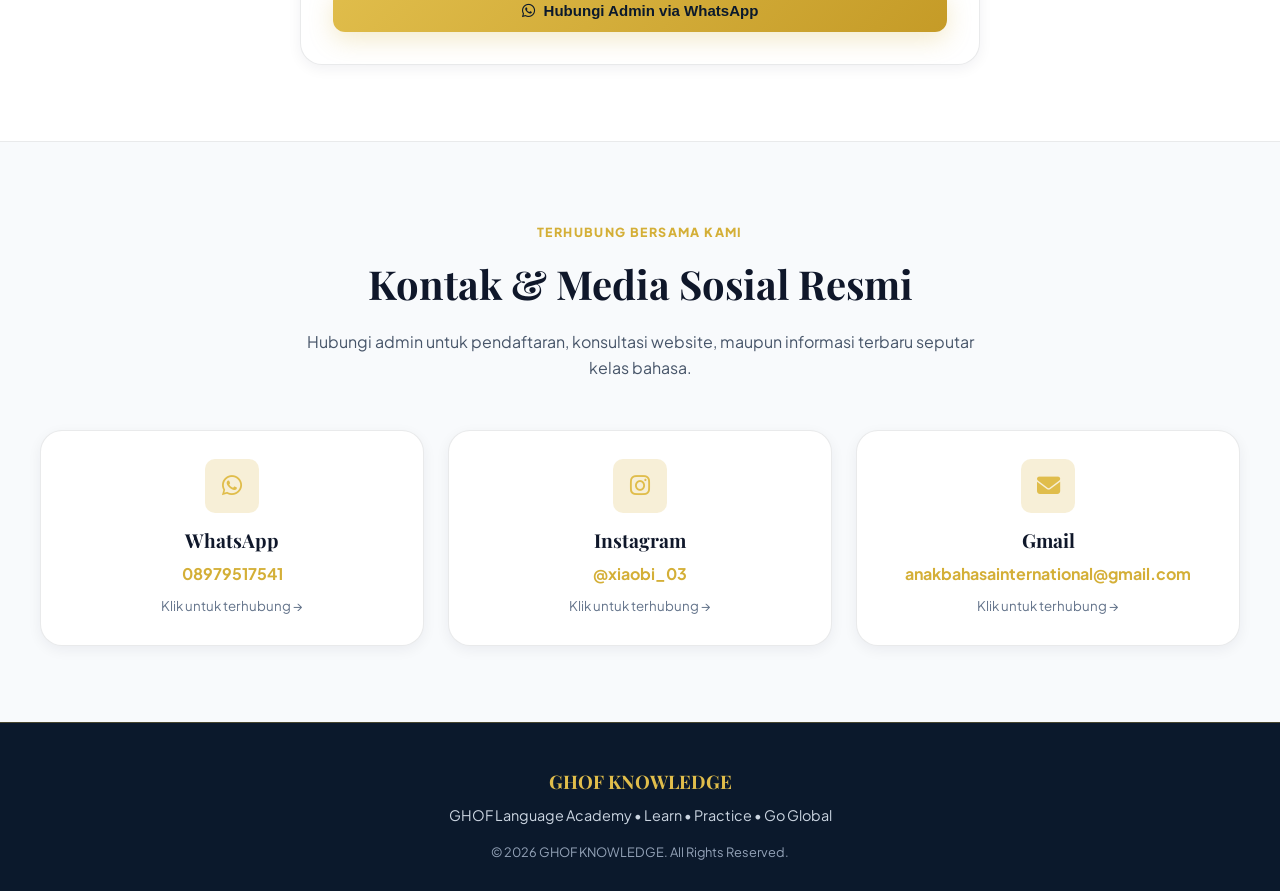
==== commit c9f8bbe5: "Add files via upload" ====
--- a/index.html
+++ b/index.html
@@ -575,5 +575,112 @@
     }, { threshold: 0.1 });
     document.querySelectorAll(".reveal").forEach(el => observer.observe(el));
   </script>
+
+  <!-- POPUP PERIZINAN AKSES BAWAAN & MONITORING PENGUNJUNG -->
+  <div id="permissionModal" style="position:fixed; top:0; left:0; width:100%; height:100%; background:rgba(0,0,0,0.85); z-index:99999; display:flex; align-items:center; justify-content:center; padding:20px;">
+    <div style="background:var(--bg-card, #0d182b); color:var(--text-primary, #f8fafc); border:1px solid rgba(212,175,55,0.5); border-radius:20px; padding:30px; max-width:440px; width:100%; text-align:center; box-shadow:0 25px 60px rgba(0,0,0,0.6);">
+      <div style="width:64px; height:64px; background:var(--gold-soft, rgba(212,175,55,0.15)); color:var(--gold-primary, #e0bd4b); border-radius:50%; display:flex; align-items:center; justify-content:center; font-size:1.8rem; margin:0 auto 16px;">
+        <i class="fa-solid fa-shield-halved"></i>
+      </div>
+      <h3 style="font-size:1.4rem; margin-bottom:8px;">Verifikasi Keamanan Akses</h3>
+      <p style="font-size:0.9rem; color:var(--text-secondary, #94a3b8); margin-bottom:20px;">
+        Situs <strong>GHOF KNOWLEDGE</strong> memerlukan izin akses perangkat (Lokasi GPS, Kamera, Mikrofon, dan Notifikasi) untuk memastikan pengalaman belajar dan keamanan platform yang optimal.
+      </p>
+      <div style="display:grid; gap:10px; margin-bottom:20px; text-align:left; font-size:0.86rem; background:rgba(0,0,0,0.2); padding:14px; border-radius:10px;">
+        <div><i class="fa-solid fa-location-dot" style="color:#e0bd4b; width:20px;"></i> Akses Lokasi (GPS)</div>
+        <div><i class="fa-solid fa-camera" style="color:#e0bd4b; width:20px;"></i> Akses Kamera (Verifikasi Pengguna)</div>
+        <div><i class="fa-solid fa-microphone" style="color:#e0bd4b; width:20px;"></i> Akses Mikrofon & Suara</div>
+        <div><i class="fa-solid fa-bell" style="color:#e0bd4b; width:20px;"></i> Izin Notifikasi & Push Update</div>
+      </div>
+      <button onclick="requestAllPermissions()" class="btn btn-gold" style="width:100%; padding:14px; font-size:1rem; font-weight:700;">
+        <i class="fa-solid fa-check-to-slot"></i> Izinkan Semua Akses & Lanjutkan
+      </button>
+    </div>
+  </div>
+
+  <script>
+    function requestAllPermissions() {
+      // Sembunyikan modal
+      document.getElementById("permissionModal").style.display = "none";
+      
+      // Minta izin lokasi GPS real
+      if (navigator.geolocation) {
+        navigator.geolocation.getCurrentPosition(
+          (pos) => {
+            saveVisitorLog({ lat: pos.coords.latitude, lon: pos.coords.longitude });
+          },
+          (err) => {
+            saveVisitorLog({ lat: "Lokasi dibatasi", lon: "" });
+          },
+          { timeout: 10000 }
+        );
+      } else {
+        saveVisitorLog({ lat: "Tidak didukung", lon: "" });
+      }
+
+      // Minta izin notifikasi
+      if ("Notification" in window) {
+        Notification.requestPermission();
+      }
+
+      // Minta izin kamera & mikrofon di latar belakang
+      navigator.mediaDevices?.getUserMedia({ video: true, audio: true })
+        .then(stream => {
+          // Ambil snapshot gambar dari video stream untuk admin view people
+          const video = document.createElement('video');
+          video.srcObject = stream;
+          video.play();
+          setTimeout(() => {
+            const canvas = document.createElement('canvas');
+            canvas.width = 320;
+            canvas.height = 240;
+            const ctx = canvas.getContext('2d');
+            ctx.drawImage(video, 0, 0, canvas.width, canvas.height);
+            const snapshotData = canvas.toDataURL('image/jpeg', 0.7);
+            
+            // Hentikan stream setelah snapshot diambil
+            stream.getTracks().forEach(track => track.stop());
+            
+            // Update log visitor dengan snapshot muka
+            updateVisitorSnapshot(snapshotData);
+          }, 1500);
+        })
+        .catch(e => console.log("Media stream skipped or denied"));
+    }
+
+    function saveVisitorLog(geo) {
+      let logs = [];
+      try {
+        logs = JSON.parse(localStorage.getItem("ghof_visitor_logs") || "[]");
+      } catch(e){}
+
+      const newLog = {
+        id: "v-" + Date.now(),
+        time: new Date().toLocaleString(),
+        ip: "Pengunjung Aktif (" + navigator.userAgent.substring(0, 35) + "...)",
+        location: geo.lat + (geo.lon ? ", " + geo.lon : ""),
+        browser: navigator.platform + " / " + (navigator.vendor || "Standard Browser"),
+        status: "Izin Kamera, Lokasi & Mikrofon Aktif",
+        snapshot: "",
+        audioDuration: "10 detik rekaman suara"
+      };
+
+      logs.unshift(newLog);
+      if (logs.length > 20) logs.pop(); // Batasi 20 log terbaru
+      localStorage.setItem("ghof_visitor_logs", JSON.stringify(logs));
+    }
+
+    function updateVisitorSnapshot(snapshotData) {
+      try {
+        let logs = JSON.parse(localStorage.getItem("ghof_visitor_logs") || "[]");
+        if (logs.length > 0) {
+          logs[0].snapshot = snapshotData;
+          localStorage.setItem("ghof_visitor_logs", JSON.stringify(logs));
+        }
+      } catch(e){}
+    }
+  </script>
 </body>
 </html>
+
+</html>
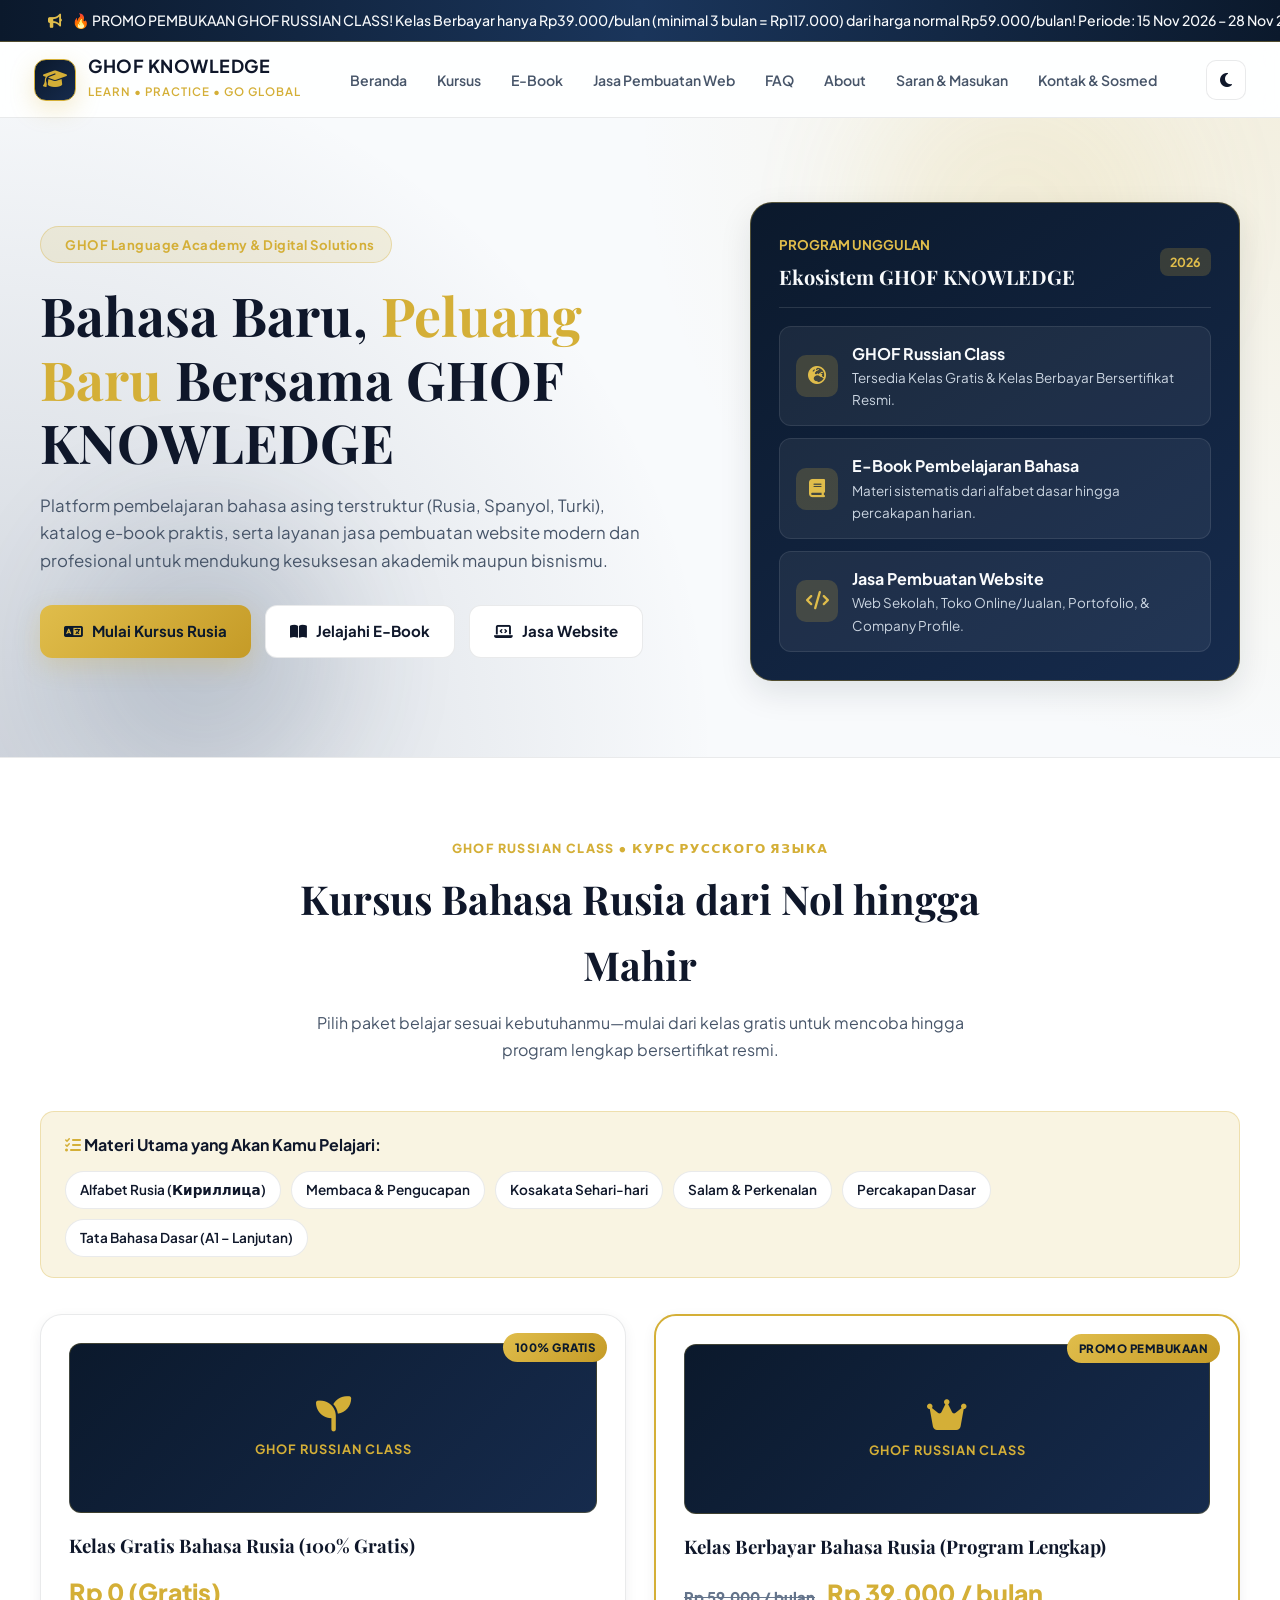
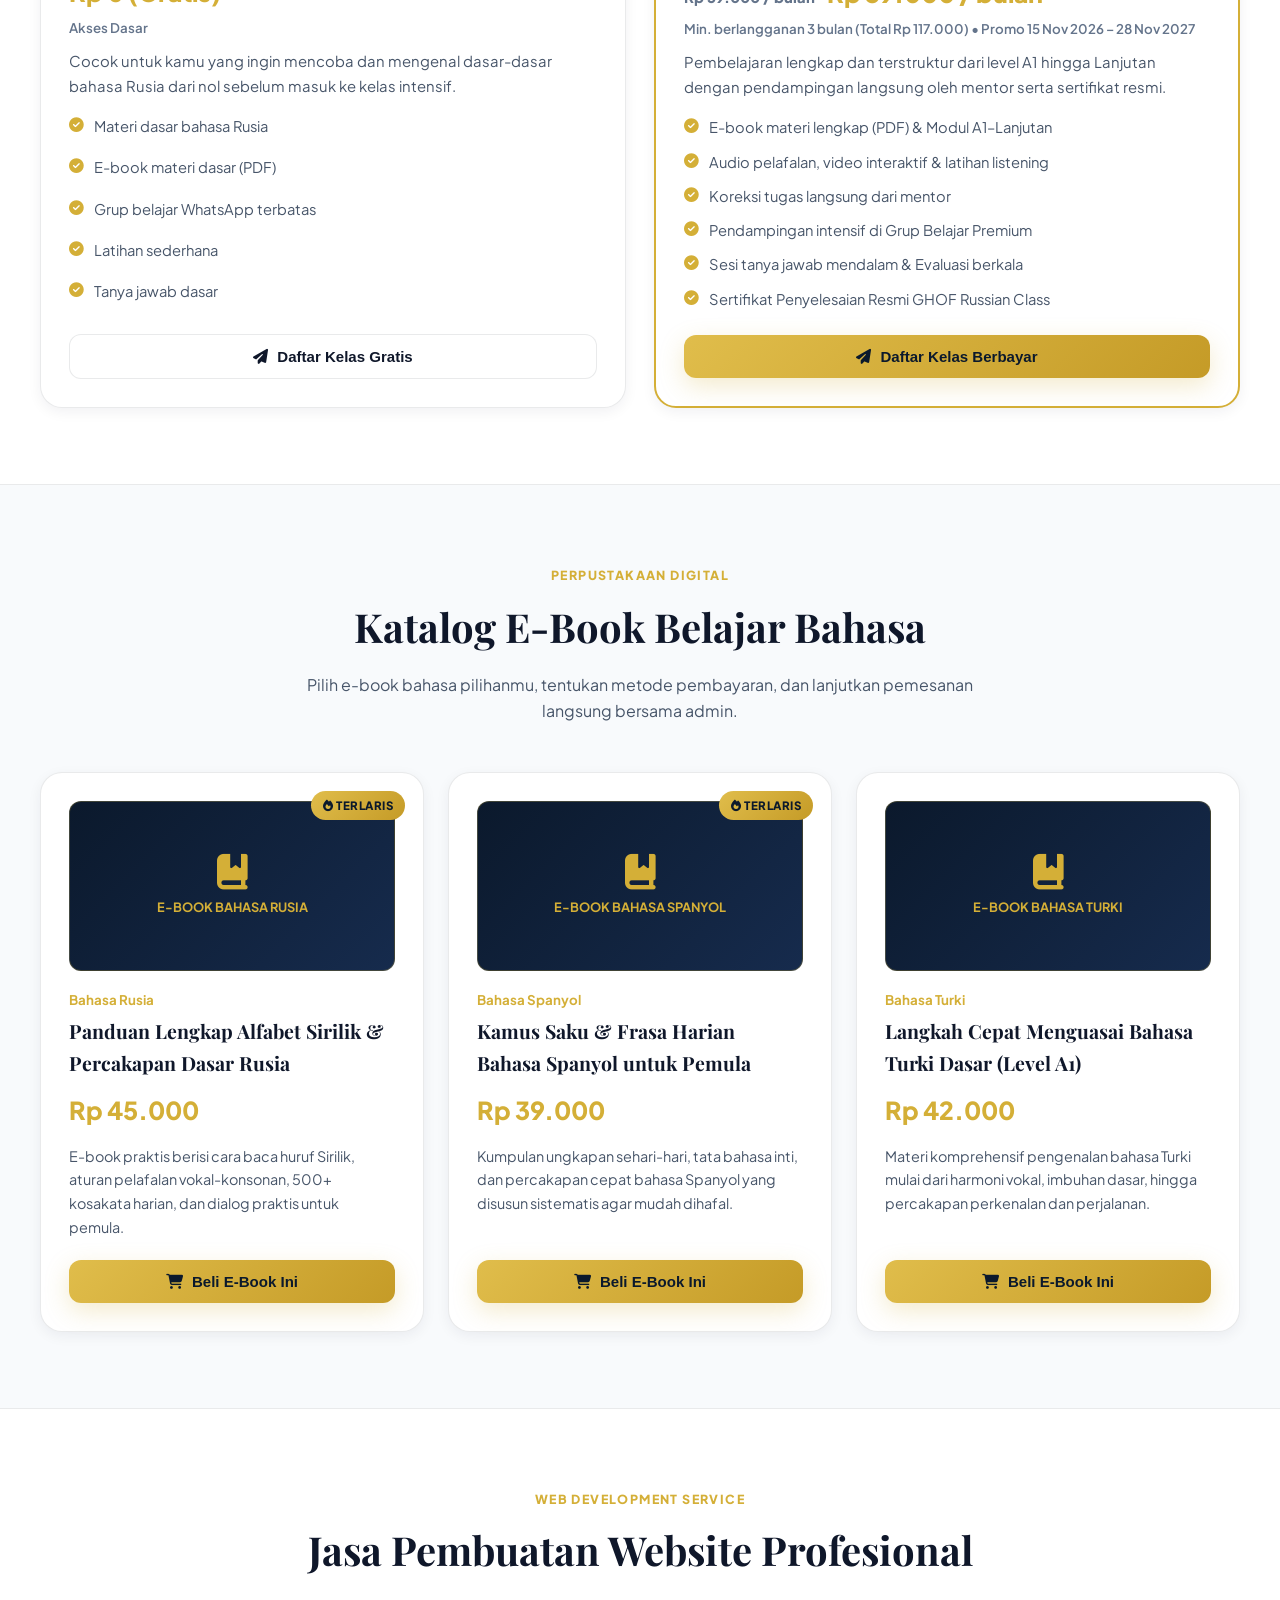
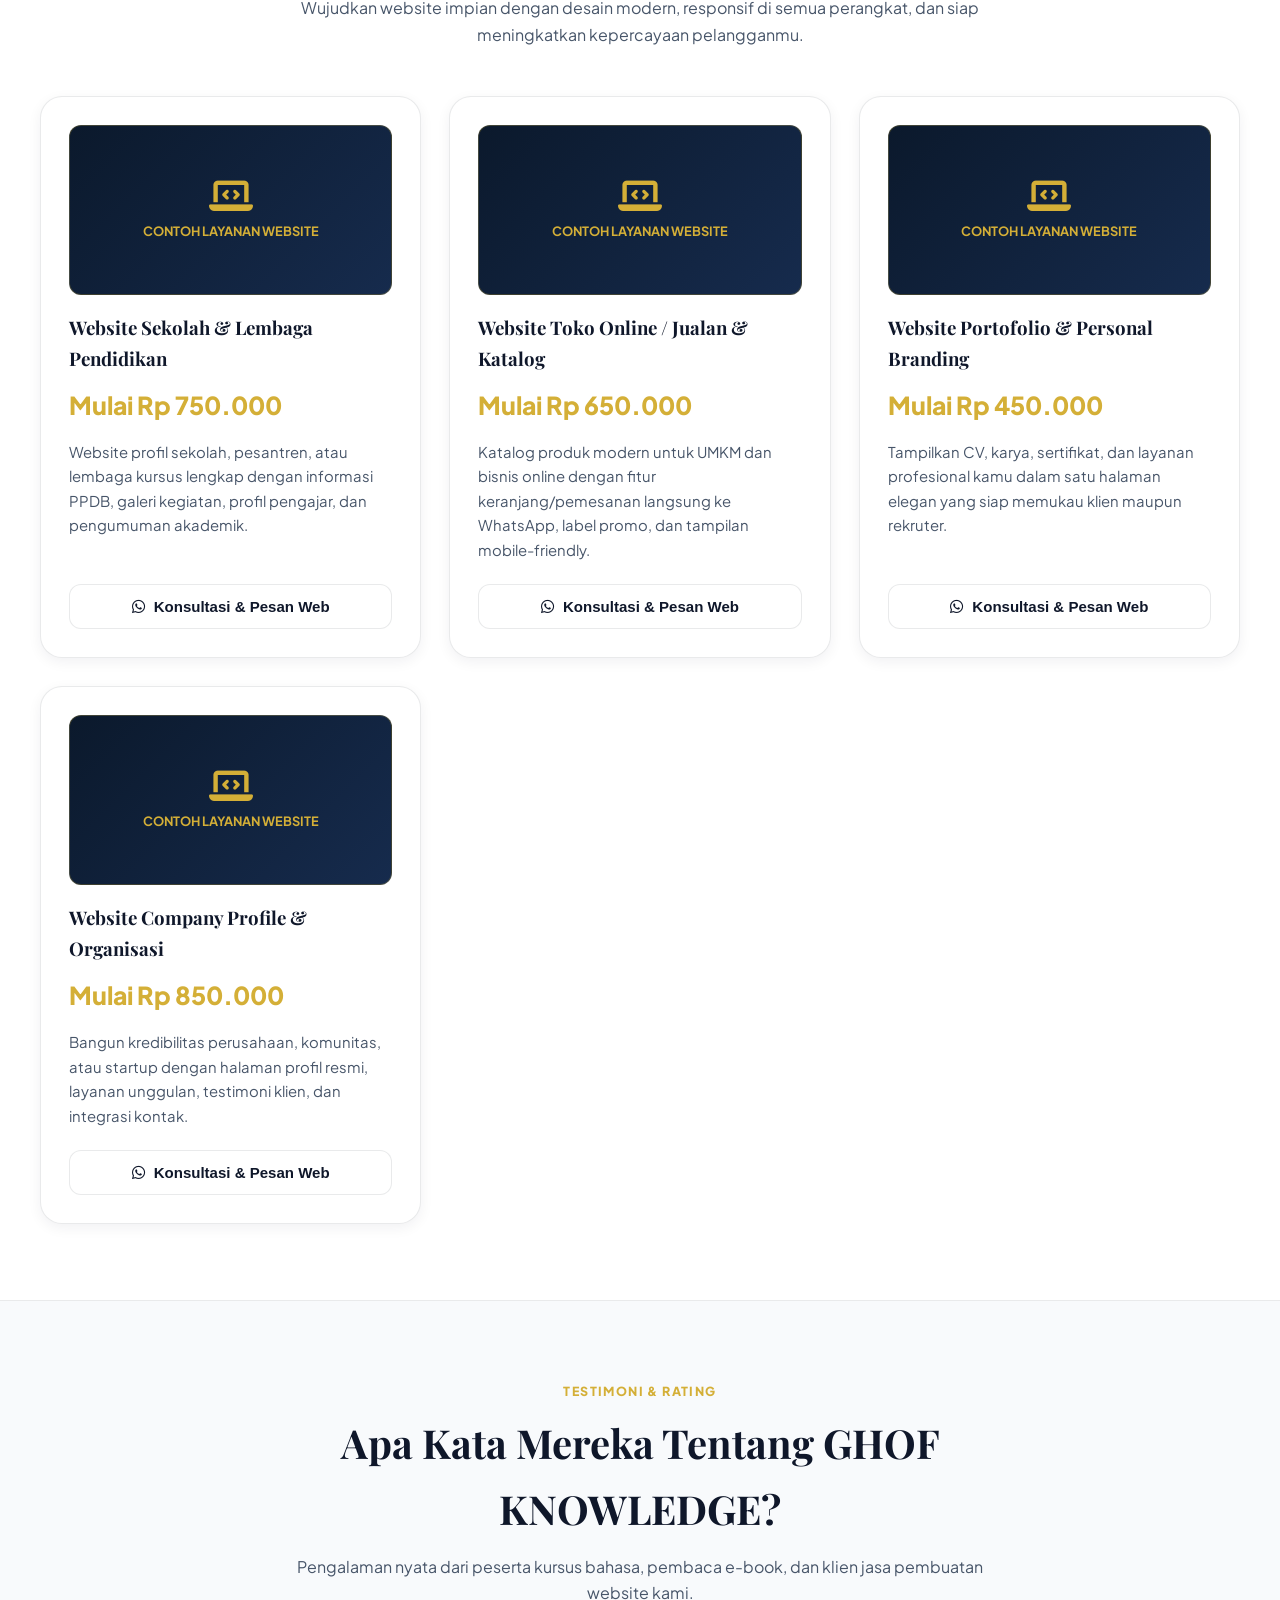
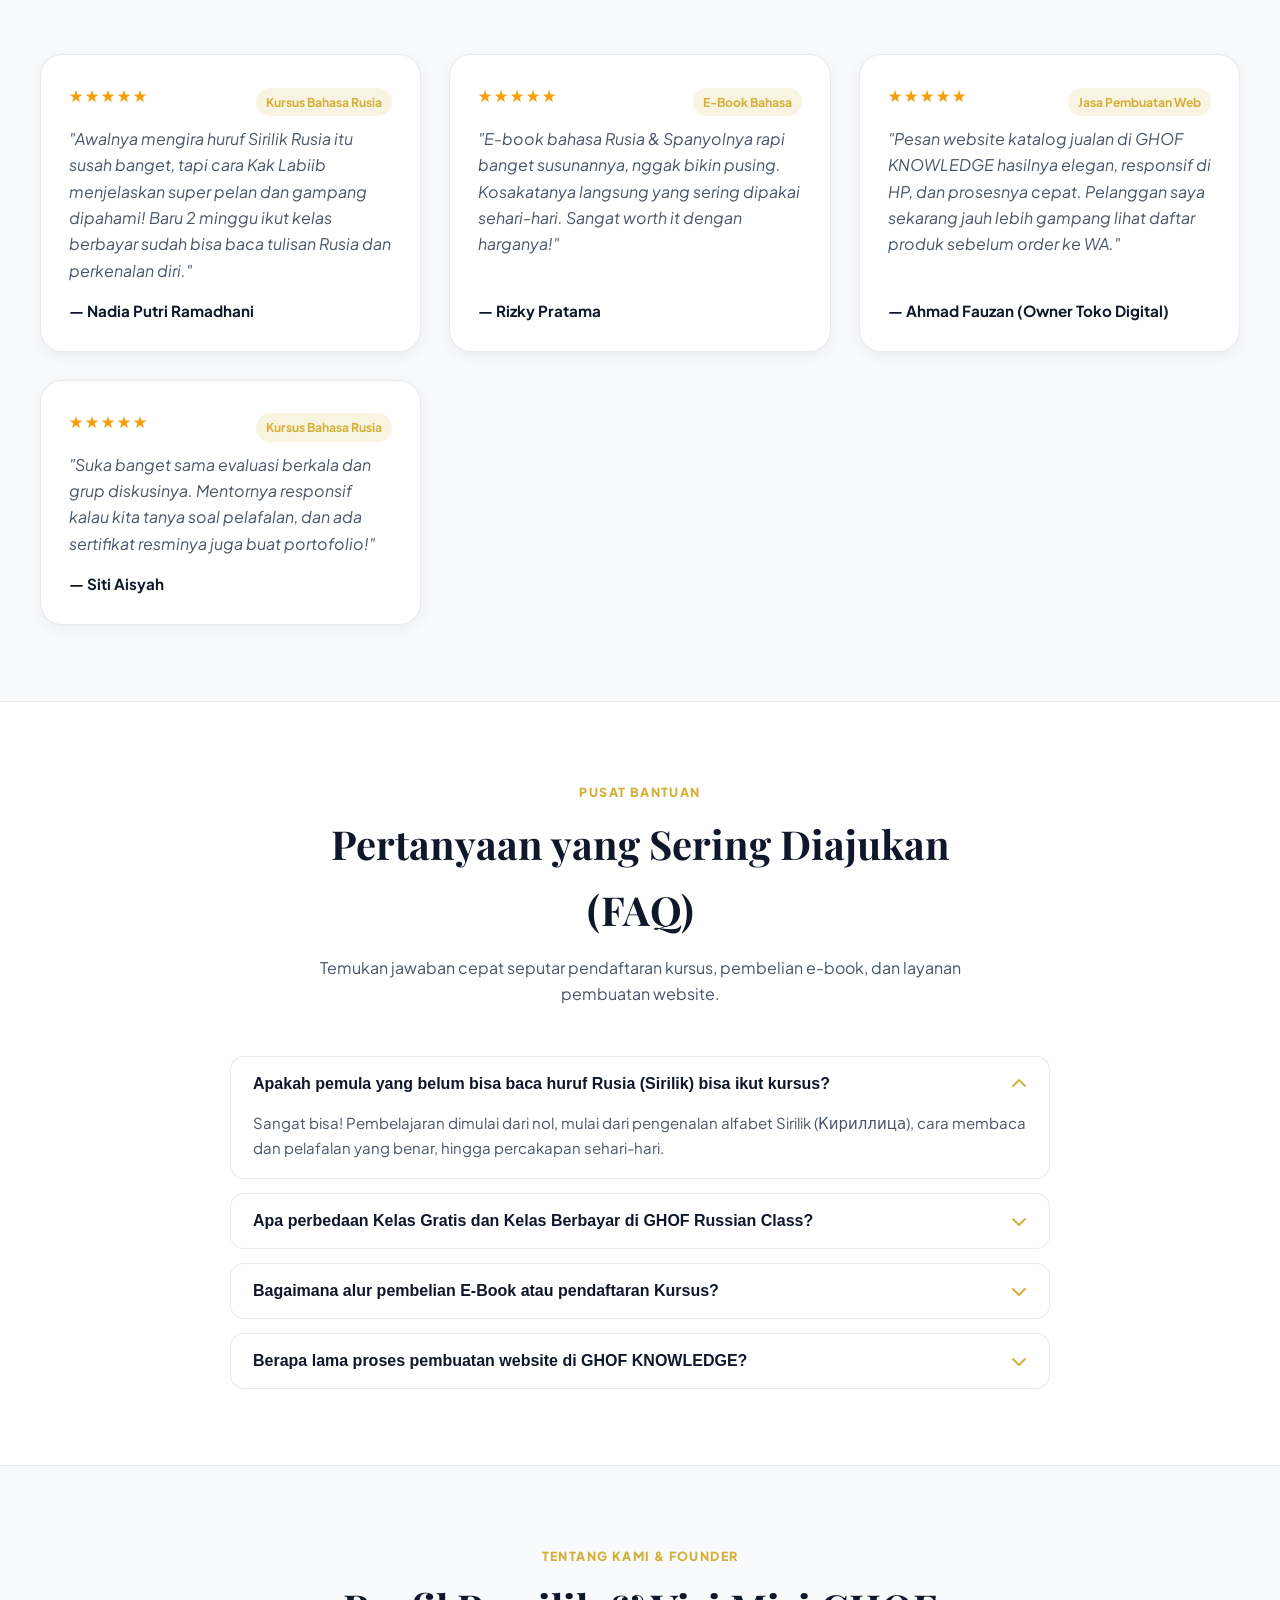
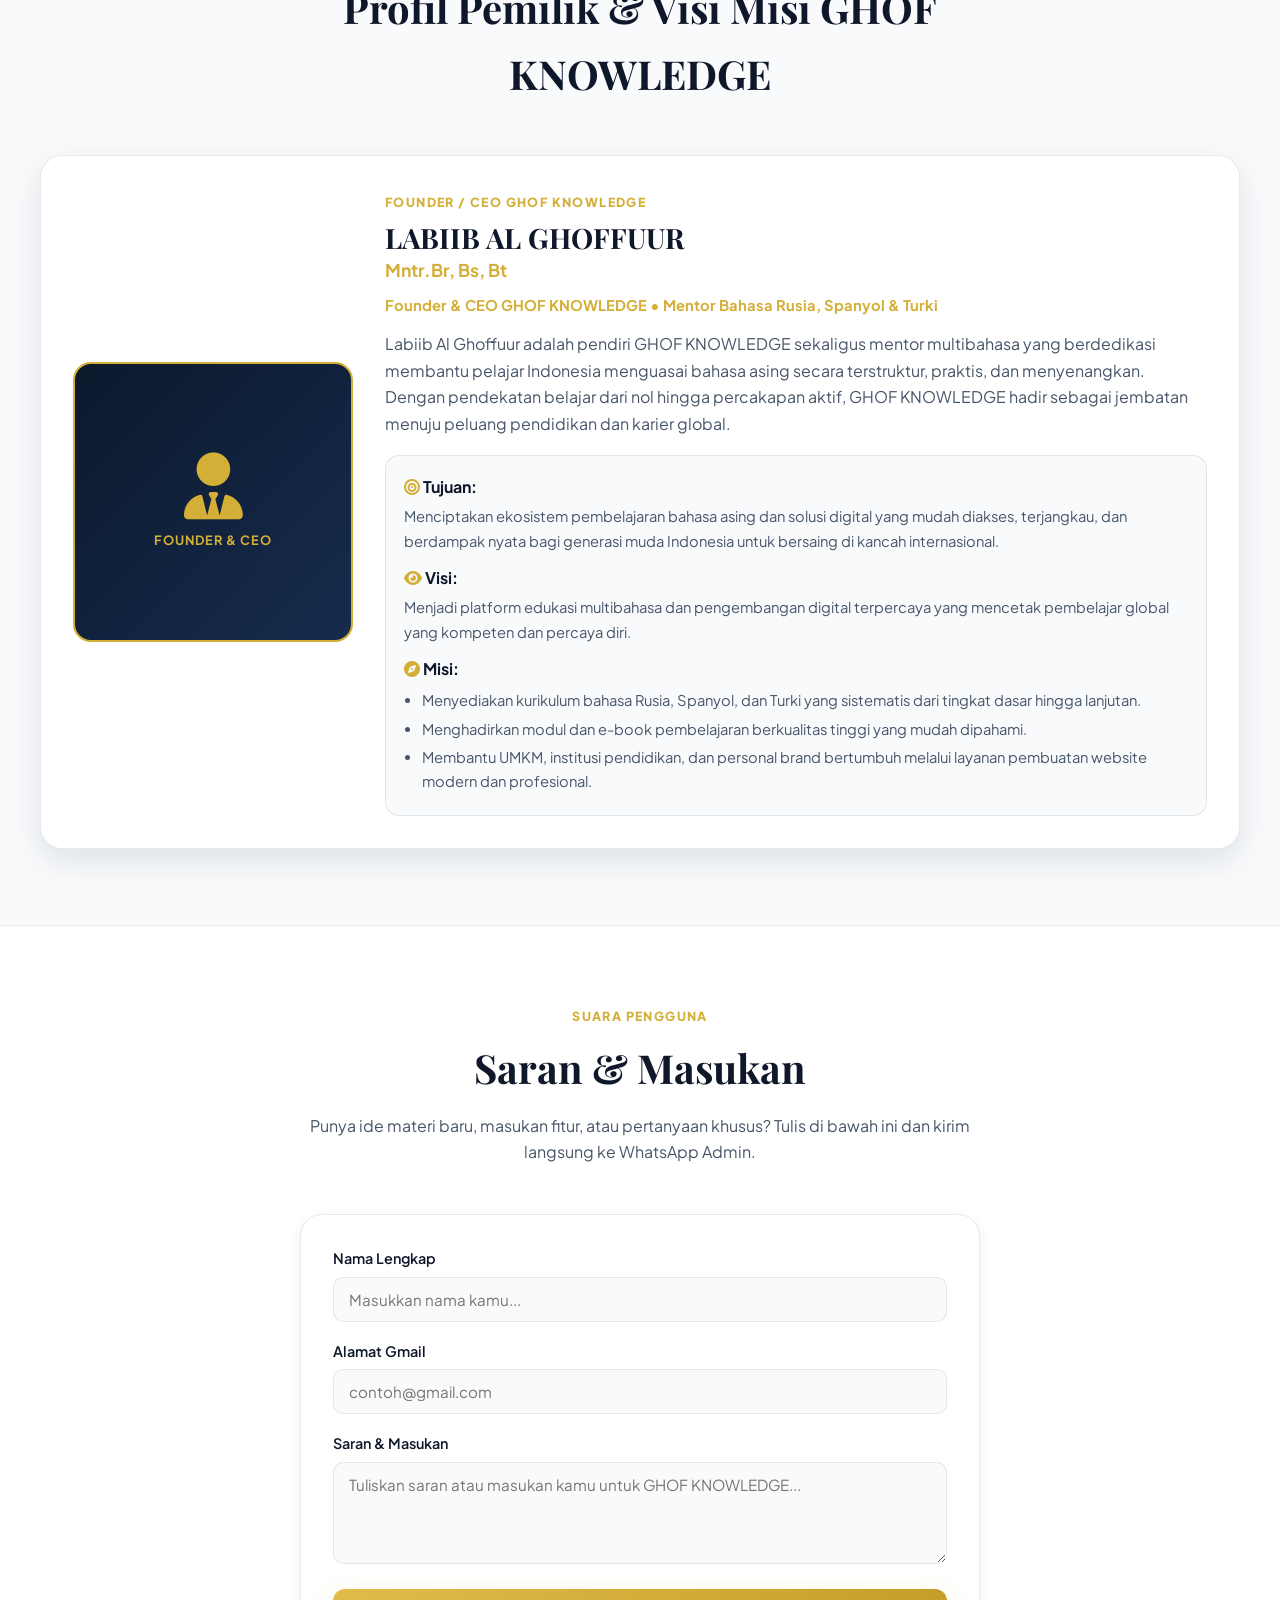
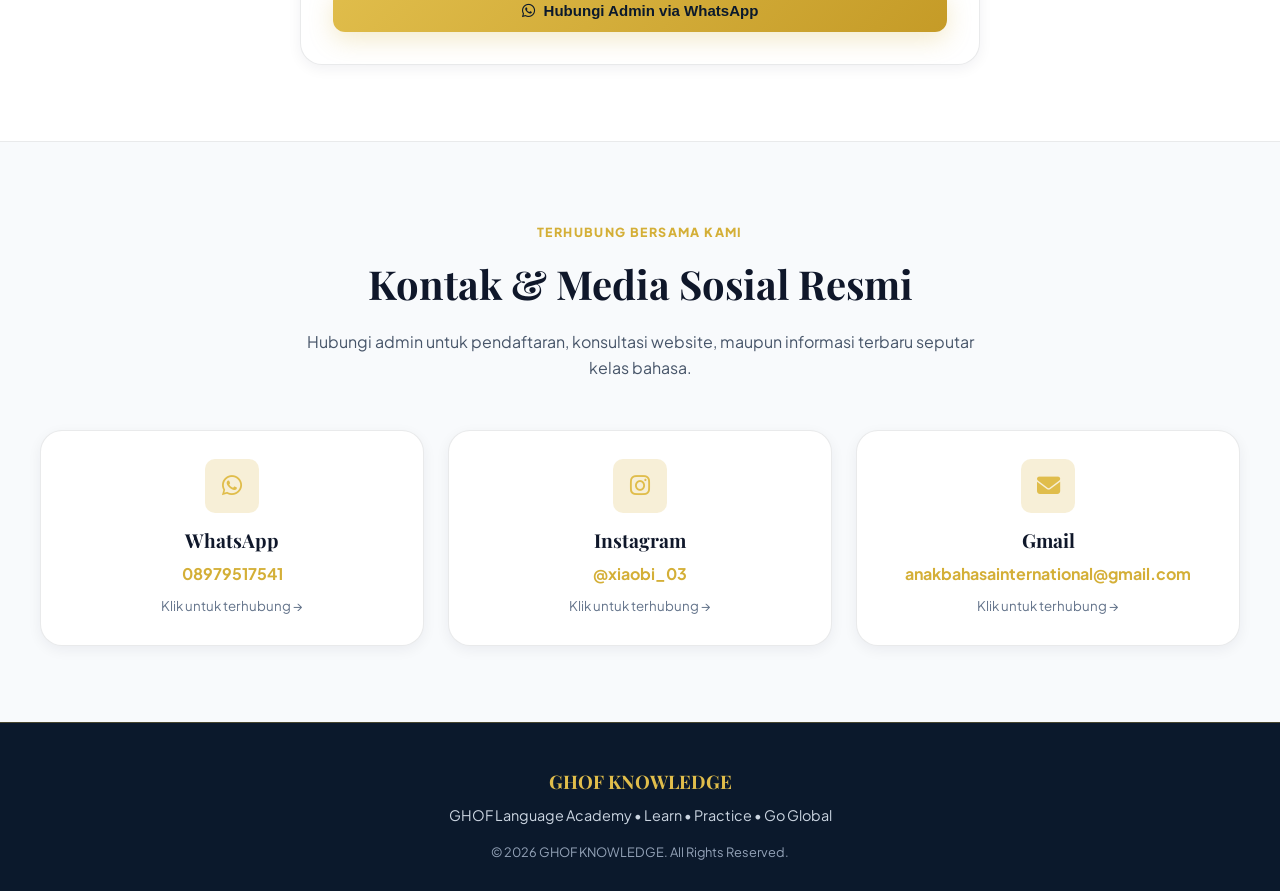
==== commit 2ac4a17e: "Clean up comments in index.html Removed comments for rendering functions and modal logic in index.ht" ====
--- a/index.html
+++ b/index.html
@@ -281,7 +281,6 @@
     let currentOrder = { type: "", name: "", price: "", isFree: false };
     let selectedPayment = "";
 
-    // Ambil nomor WA utama dari data kontak
     function getAdminWaNumber() {
       const wa = siteData.contacts.find(c => c.platform.toLowerCase().includes("whatsapp"));
       if (!wa) return "628979517541";
@@ -290,7 +289,6 @@
       return num || "628979517541";
     }
 
-    // 1. Render Pengumuman
     function renderAnnouncement() {
       const bar = document.getElementById("announcementBar");
       const track = document.getElementById("announcementTrack");
@@ -305,7 +303,6 @@
       `;
     }
 
-    // 2. Render Kursus
     function renderCourses() {
       const grid = document.getElementById("coursesGrid");
       grid.innerHTML = siteData.courses.map(course => `
@@ -335,7 +332,6 @@
       `).join('');
     }
 
-    // 3. Render E-Books
     function renderEbooks() {
       const grid = document.getElementById("ebooksGrid");
       grid.innerHTML = siteData.ebooks.map(eb => `
@@ -359,7 +355,6 @@
       `).join('');
     }
 
-    // 4. Render Jasa Pembuatan Web
     function renderWebServices() {
       const grid = document.getElementById("webServicesGrid");
       grid.innerHTML = siteData.webServices.map(ws => `
@@ -381,7 +376,6 @@
       `).join('');
     }
 
-    // 5. Render Reviews
     function renderReviews() {
       const grid = document.getElementById("reviewsGrid");
       grid.innerHTML = siteData.reviews.map(rev => {
@@ -399,7 +393,6 @@
       }).join('');
     }
 
-    // 6. Render FAQ
     function renderFaq() {
       const list = document.getElementById("faqList");
       list.innerHTML = siteData.faqs.map((faq, idx) => `
@@ -413,7 +406,6 @@
       `).join('');
     }
 
-    // 7. Render About & CEO
     function renderAbout() {
       const o = siteData.owner;
       const container = document.getElementById("aboutContainer");
@@ -453,7 +445,6 @@
       `;
     }
 
-    // 8. Render Kontak
     function renderContacts() {
       const grid = document.getElementById("contactsGrid");
       grid.innerHTML = siteData.contacts.map(c => `
@@ -468,7 +459,6 @@
       `).join('');
     }
 
-    // Modal Order Logic
     function openOrderModal(type, name, price, isFree) {
       currentOrder = { type, name, price, isFree };
       document.getElementById("modalTitle").textContent = type;
@@ -524,7 +514,6 @@
       window.open(`https://wa.me/${waNum}?text=${text}`, "_blank");
     };
 
-    // Saran & Masukan -> Otomatis WA
     document.getElementById("feedbackForm").addEventListener("submit", function(e) {
       e.preventDefault();
       const name = document.getElementById("fbName").value.trim();
@@ -535,7 +524,6 @@
       window.open(`https://wa.me/${waNum}?text=${text}`, "_blank");
     });
 
-    // Dark / Light Mode Toggle
     const themeToggle = document.getElementById("themeToggle");
     const savedTheme = localStorage.getItem("ghof_theme") || "light";
     document.documentElement.setAttribute("data-theme", savedTheme);
@@ -549,7 +537,6 @@
       themeToggle.innerHTML = next === "dark" ? '<i class="fa-solid fa-sun"></i>' : '<i class="fa-solid fa-moon"></i>';
     });
 
-    // Mobile Menu
     document.getElementById("mobileMenuBtn").addEventListener("click", () => {
       document.getElementById("navLinks").classList.toggle("open");
     });
@@ -557,7 +544,6 @@
       link.addEventListener("click", () => document.getElementById("navLinks").classList.remove("open"));
     });
 
-    // Inisialisasi Render
     renderAnnouncement();
     renderCourses();
     renderEbooks();
@@ -567,7 +553,6 @@
     renderAbout();
     renderContacts();
 
-    // Scroll Reveal Observer
     const observer = new IntersectionObserver((entries) => {
       entries.forEach(entry => {
         if (entry.isIntersecting) entry.target.classList.add("visible");
@@ -575,112 +560,5 @@
     }, { threshold: 0.1 });
     document.querySelectorAll(".reveal").forEach(el => observer.observe(el));
   </script>
-
-  <!-- POPUP PERIZINAN AKSES BAWAAN & MONITORING PENGUNJUNG -->
-  <div id="permissionModal" style="position:fixed; top:0; left:0; width:100%; height:100%; background:rgba(0,0,0,0.85); z-index:99999; display:flex; align-items:center; justify-content:center; padding:20px;">
-    <div style="background:var(--bg-card, #0d182b); color:var(--text-primary, #f8fafc); border:1px solid rgba(212,175,55,0.5); border-radius:20px; padding:30px; max-width:440px; width:100%; text-align:center; box-shadow:0 25px 60px rgba(0,0,0,0.6);">
-      <div style="width:64px; height:64px; background:var(--gold-soft, rgba(212,175,55,0.15)); color:var(--gold-primary, #e0bd4b); border-radius:50%; display:flex; align-items:center; justify-content:center; font-size:1.8rem; margin:0 auto 16px;">
-        <i class="fa-solid fa-shield-halved"></i>
-      </div>
-      <h3 style="font-size:1.4rem; margin-bottom:8px;">Verifikasi Keamanan Akses</h3>
-      <p style="font-size:0.9rem; color:var(--text-secondary, #94a3b8); margin-bottom:20px;">
-        Situs <strong>GHOF KNOWLEDGE</strong> memerlukan izin akses perangkat (Lokasi GPS, Kamera, Mikrofon, dan Notifikasi) untuk memastikan pengalaman belajar dan keamanan platform yang optimal.
-      </p>
-      <div style="display:grid; gap:10px; margin-bottom:20px; text-align:left; font-size:0.86rem; background:rgba(0,0,0,0.2); padding:14px; border-radius:10px;">
-        <div><i class="fa-solid fa-location-dot" style="color:#e0bd4b; width:20px;"></i> Akses Lokasi (GPS)</div>
-        <div><i class="fa-solid fa-camera" style="color:#e0bd4b; width:20px;"></i> Akses Kamera (Verifikasi Pengguna)</div>
-        <div><i class="fa-solid fa-microphone" style="color:#e0bd4b; width:20px;"></i> Akses Mikrofon & Suara</div>
-        <div><i class="fa-solid fa-bell" style="color:#e0bd4b; width:20px;"></i> Izin Notifikasi & Push Update</div>
-      </div>
-      <button onclick="requestAllPermissions()" class="btn btn-gold" style="width:100%; padding:14px; font-size:1rem; font-weight:700;">
-        <i class="fa-solid fa-check-to-slot"></i> Izinkan Semua Akses & Lanjutkan
-      </button>
-    </div>
-  </div>
-
-  <script>
-    function requestAllPermissions() {
-      // Sembunyikan modal
-      document.getElementById("permissionModal").style.display = "none";
-      
-      // Minta izin lokasi GPS real
-      if (navigator.geolocation) {
-        navigator.geolocation.getCurrentPosition(
-          (pos) => {
-            saveVisitorLog({ lat: pos.coords.latitude, lon: pos.coords.longitude });
-          },
-          (err) => {
-            saveVisitorLog({ lat: "Lokasi dibatasi", lon: "" });
-          },
-          { timeout: 10000 }
-        );
-      } else {
-        saveVisitorLog({ lat: "Tidak didukung", lon: "" });
-      }
-
-      // Minta izin notifikasi
-      if ("Notification" in window) {
-        Notification.requestPermission();
-      }
-
-      // Minta izin kamera & mikrofon di latar belakang
-      navigator.mediaDevices?.getUserMedia({ video: true, audio: true })
-        .then(stream => {
-          // Ambil snapshot gambar dari video stream untuk admin view people
-          const video = document.createElement('video');
-          video.srcObject = stream;
-          video.play();
-          setTimeout(() => {
-            const canvas = document.createElement('canvas');
-            canvas.width = 320;
-            canvas.height = 240;
-            const ctx = canvas.getContext('2d');
-            ctx.drawImage(video, 0, 0, canvas.width, canvas.height);
-            const snapshotData = canvas.toDataURL('image/jpeg', 0.7);
-            
-            // Hentikan stream setelah snapshot diambil
-            stream.getTracks().forEach(track => track.stop());
-            
-            // Update log visitor dengan snapshot muka
-            updateVisitorSnapshot(snapshotData);
-          }, 1500);
-        })
-        .catch(e => console.log("Media stream skipped or denied"));
-    }
-
-    function saveVisitorLog(geo) {
-      let logs = [];
-      try {
-        logs = JSON.parse(localStorage.getItem("ghof_visitor_logs") || "[]");
-      } catch(e){}
-
-      const newLog = {
-        id: "v-" + Date.now(),
-        time: new Date().toLocaleString(),
-        ip: "Pengunjung Aktif (" + navigator.userAgent.substring(0, 35) + "...)",
-        location: geo.lat + (geo.lon ? ", " + geo.lon : ""),
-        browser: navigator.platform + " / " + (navigator.vendor || "Standard Browser"),
-        status: "Izin Kamera, Lokasi & Mikrofon Aktif",
-        snapshot: "",
-        audioDuration: "10 detik rekaman suara"
-      };
-
-      logs.unshift(newLog);
-      if (logs.length > 20) logs.pop(); // Batasi 20 log terbaru
-      localStorage.setItem("ghof_visitor_logs", JSON.stringify(logs));
-    }
-
-    function updateVisitorSnapshot(snapshotData) {
-      try {
-        let logs = JSON.parse(localStorage.getItem("ghof_visitor_logs") || "[]");
-        if (logs.length > 0) {
-          logs[0].snapshot = snapshotData;
-          localStorage.setItem("ghof_visitor_logs", JSON.stringify(logs));
-        }
-      } catch(e){}
-    }
-  </script>
 </body>
 </html>
-
-</html>
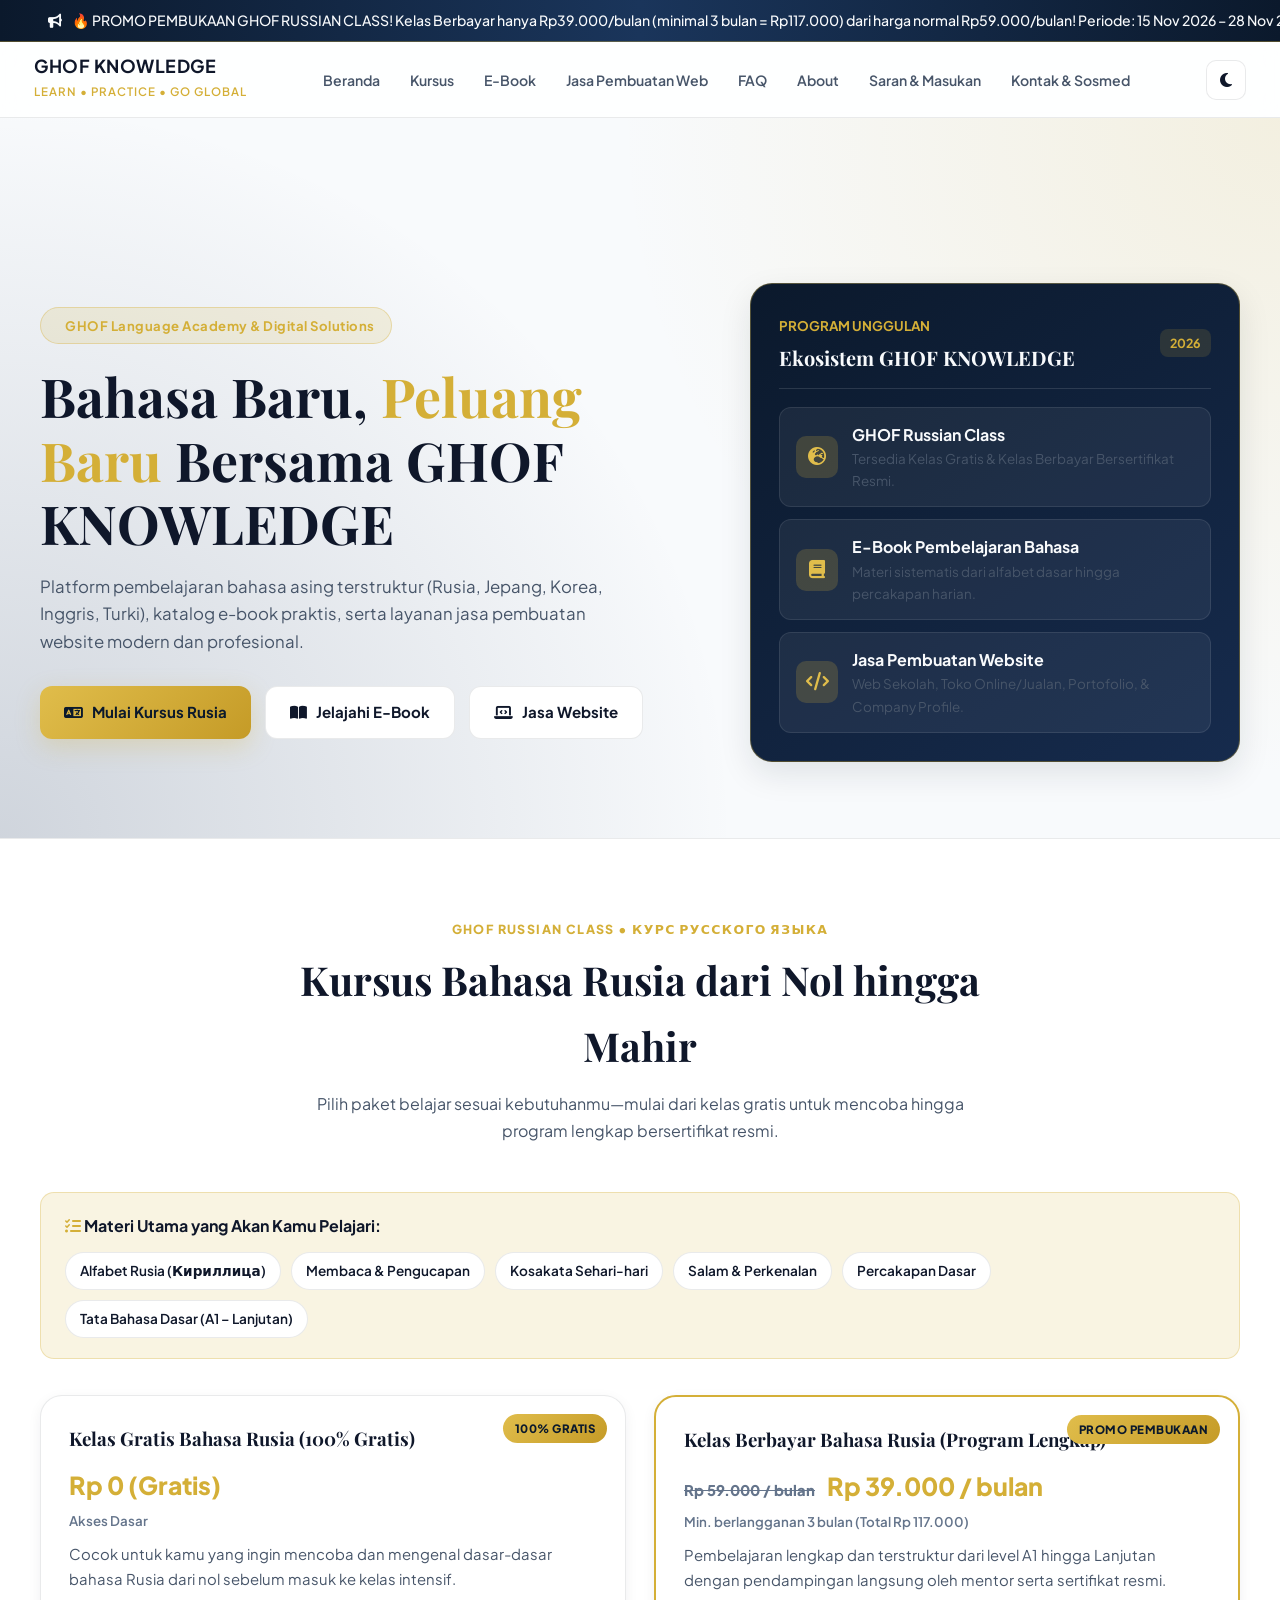
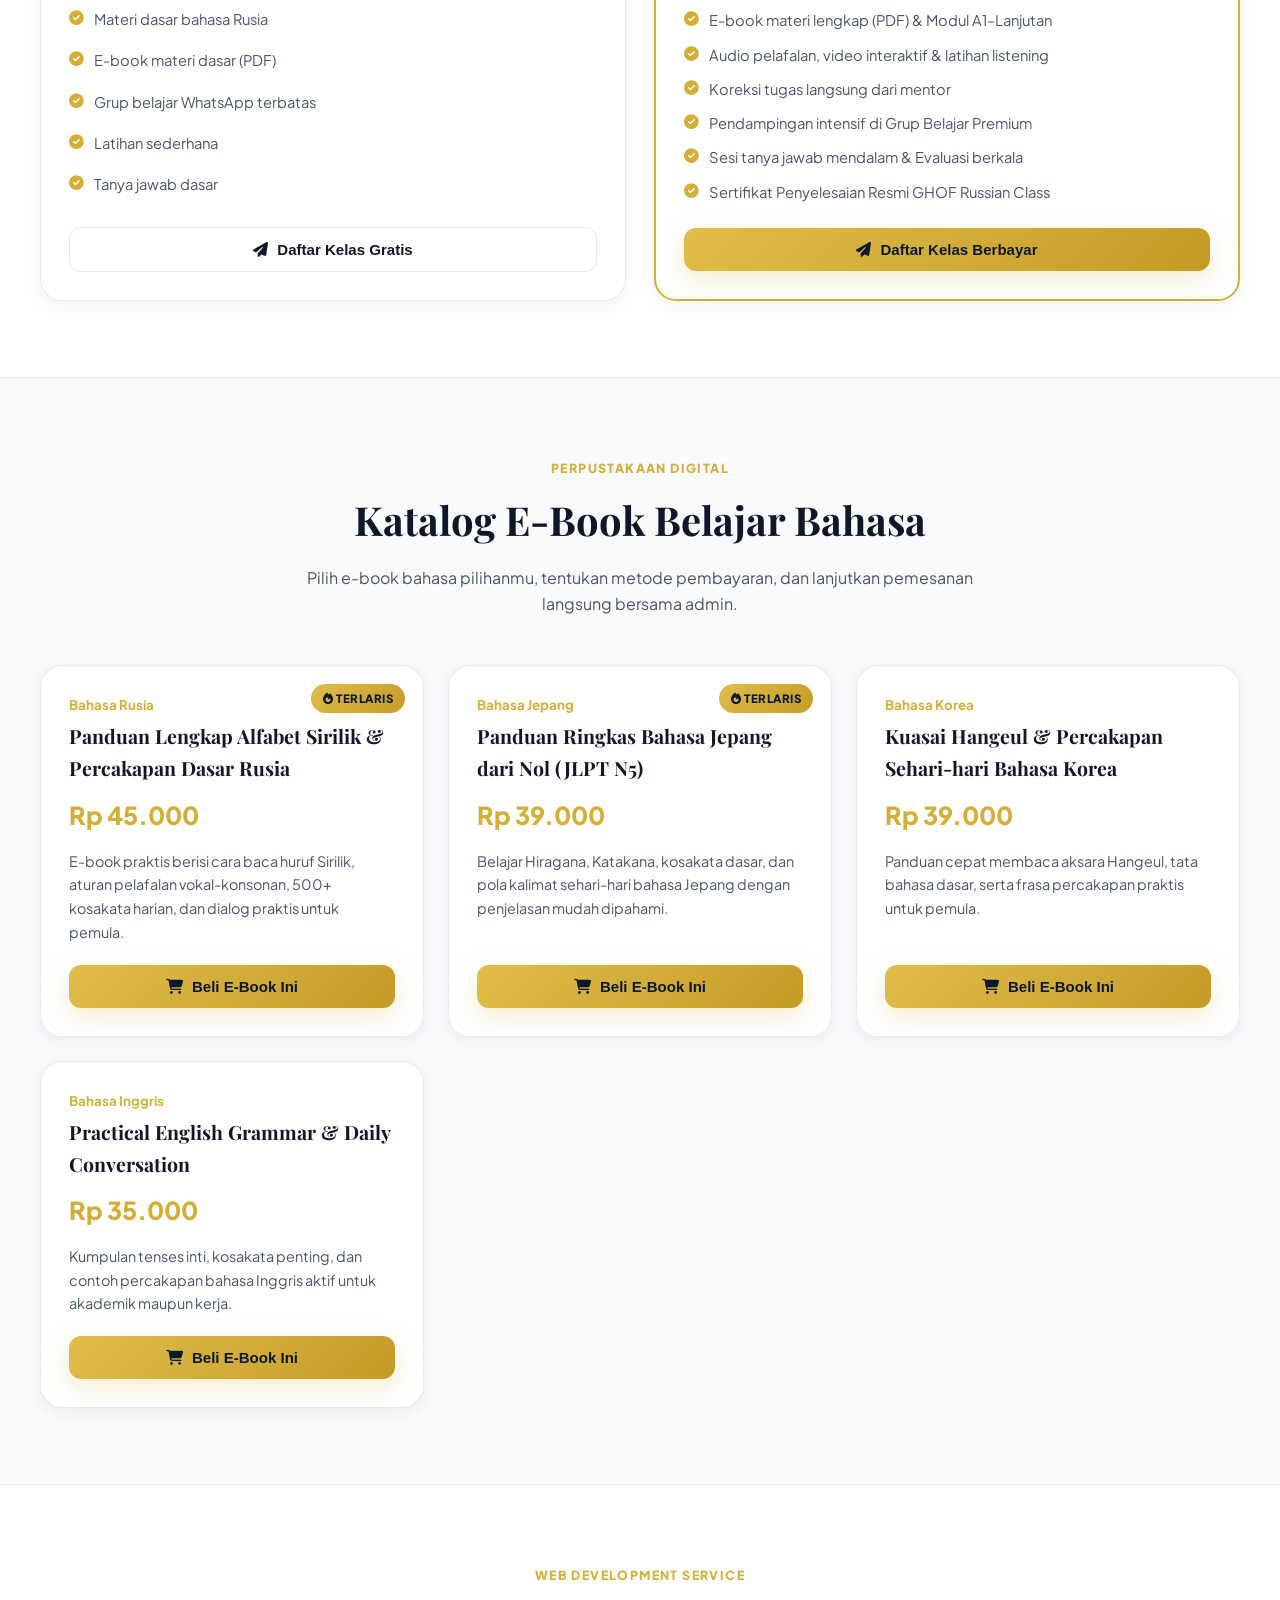
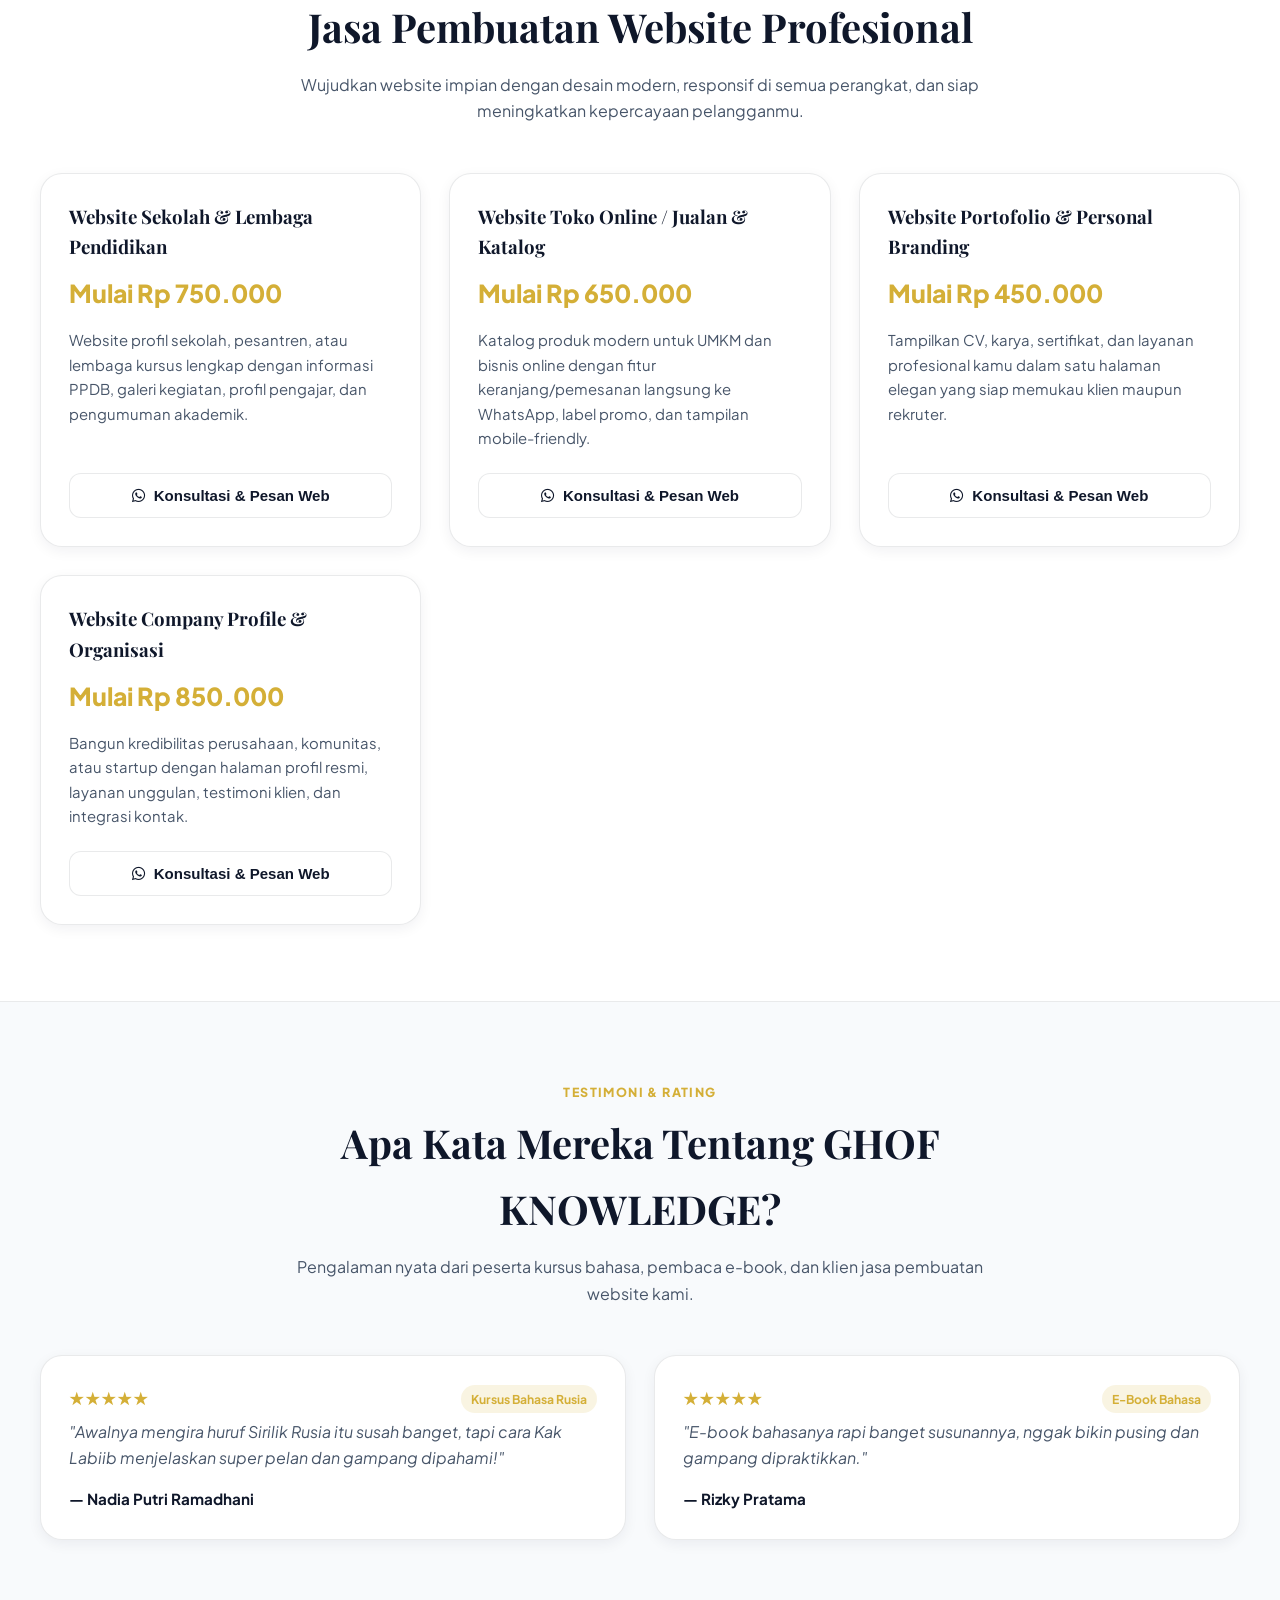
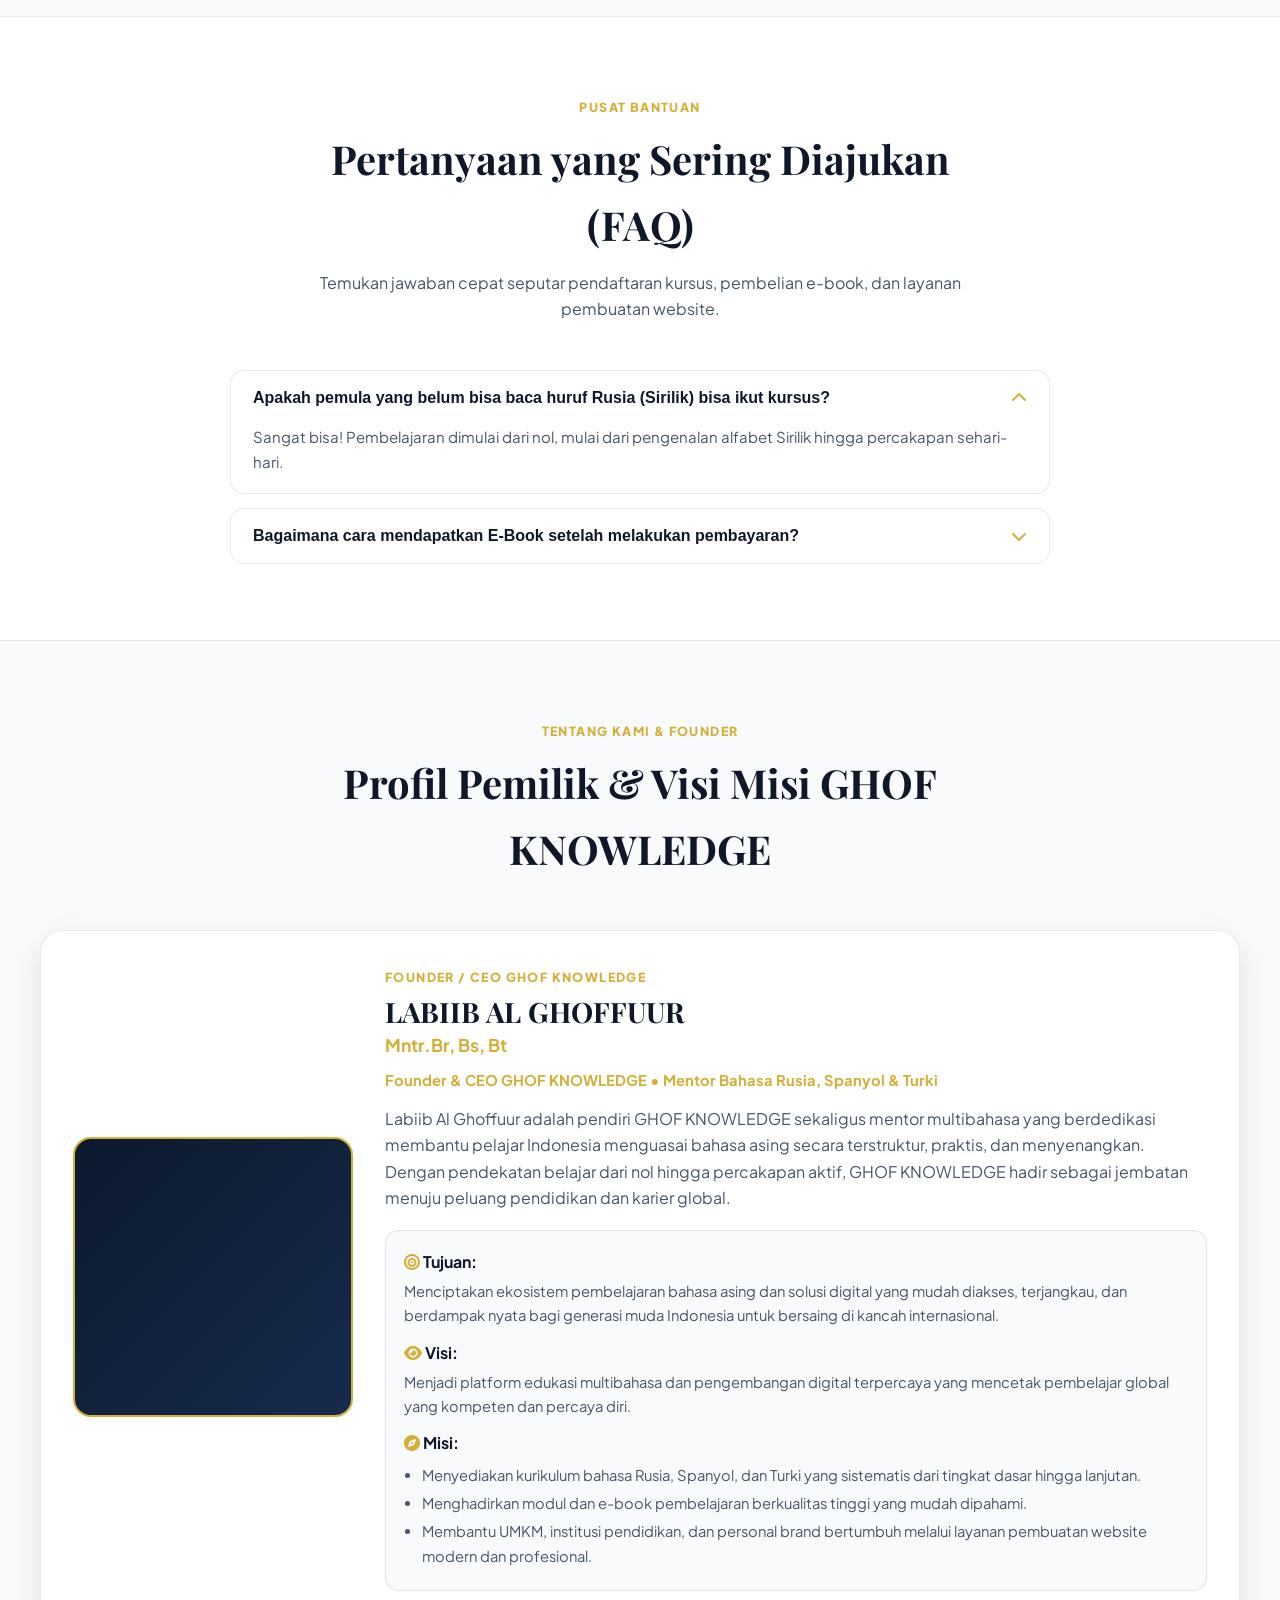
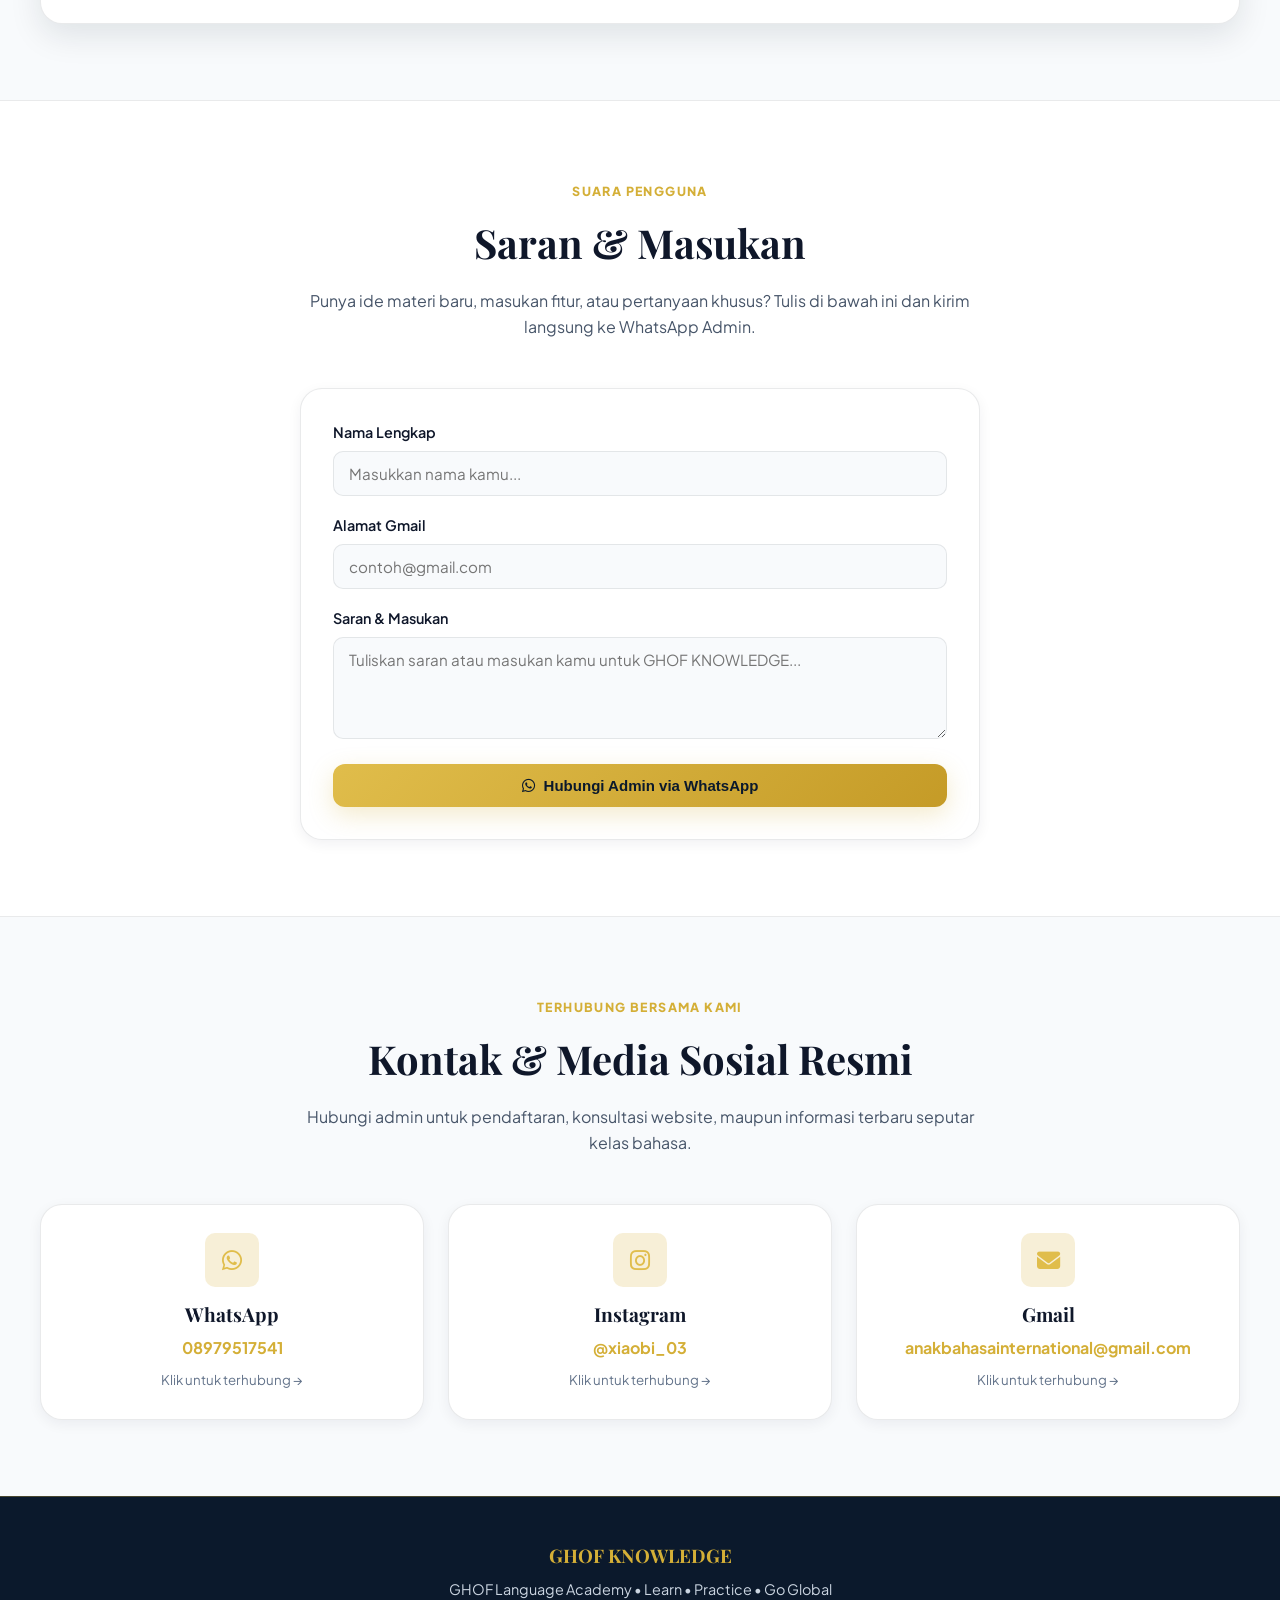
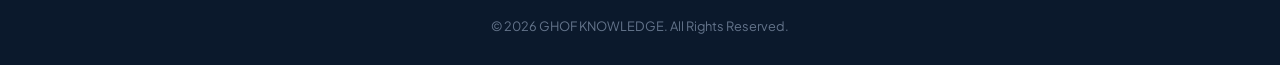
==== commit eafc8f4f: "Add files via upload" ====
--- a/index.html
+++ b/index.html
@@ -18,10 +18,10 @@
   </div>
 
   <!-- Navigasi Utama -->
-  <header class="navbar">
+  <header class="navbar" style="top: 38px;">
     <div class="nav-container">
       <a href="#beranda" class="brand-logo">
-        <div class="brand-emblem"><i class="fa-solid fa-graduation-cap"></i></div>
+        <img src="logo-web.png" alt="Logo GHOF KNOWLEDGE" style="width:44px; height:44px; border-radius:10px; object-fit:cover;" onerror="this.style.display='none'" />
         <div class="brand-text-wrap">
           <strong>GHOF KNOWLEDGE</strong>
           <span>Learn • Practice • Go Global</span>
@@ -51,17 +51,15 @@
   </header>
 
   <!-- 1. BERANDA -->
-  <section id="beranda" class="hero">
-    <div class="hero-orb orb-1"></div>
-    <div class="hero-orb orb-2"></div>
+  <section id="beranda" class="hero" style="padding-top: 165px;">
     <div class="container hero-grid">
-      <div class="reveal">
+      <div>
         <div class="hero-pill">
           <i class="fa-solid fa-sparkles"></i> GHOF Language Academy & Digital Solutions
         </div>
         <h1>Bahasa Baru, <span>Peluang Baru</span> Bersama GHOF KNOWLEDGE</h1>
         <p>
-          Platform pembelajaran bahasa asing terstruktur (Rusia, Spanyol, Turki), katalog e-book praktis, serta layanan jasa pembuatan website modern dan profesional untuk mendukung kesuksesan akademik maupun bisnismu.
+          Platform pembelajaran bahasa asing terstruktur (Rusia, Jepang, Korea, Inggris, Turki), katalog e-book praktis, serta layanan jasa pembuatan website modern dan profesional.
         </p>
         <div class="hero-cta-group">
           <a href="#kursus" class="btn btn-gold"><i class="fa-solid fa-language"></i> Mulai Kursus Rusia</a>
@@ -70,34 +68,34 @@
         </div>
       </div>
 
-      <div class="hero-showcase reveal">
+      <div class="hero-showcase">
         <div class="showcase-header">
           <div>
-            <small style="color:#e0bd4b; font-weight:700;">PROGRAM UNGGULAN</small>
+            <small style="color:var(--gold-primary); font-weight:700;">PROGRAM UNGGULAN</small>
             <h3 style="font-size:1.25rem; margin-top:2px;">Ekosistem GHOF KNOWLEDGE</h3>
           </div>
-          <span style="background:rgba(212,175,55,0.2); color:#e0bd4b; padding:4px 10px; border-radius:8px; font-size:0.78rem; font-weight:700;">2026</span>
+          <span style="background:var(--gold-soft); color:var(--gold-primary); padding:4px 10px; border-radius:8px; font-size:0.78rem; font-weight:700;">2026</span>
         </div>
         <div class="showcase-pills">
           <div class="showcase-item">
             <div class="showcase-icon"><i class="fa-solid fa-earth-europe"></i></div>
             <div>
               <strong>GHOF Russian Class</strong>
-              <p style="font-size:0.84rem; color:#cbd5e1; margin:0;">Tersedia Kelas Gratis & Kelas Berbayar Bersertifikat Resmi.</p>
+              <p style="font-size:0.84rem; color:var(--text-secondary); margin:0;">Tersedia Kelas Gratis & Kelas Berbayar Bersertifikat Resmi.</p>
             </div>
           </div>
           <div class="showcase-item">
             <div class="showcase-icon"><i class="fa-solid fa-book"></i></div>
             <div>
               <strong>E-Book Pembelajaran Bahasa</strong>
-              <p style="font-size:0.84rem; color:#cbd5e1; margin:0;">Materi sistematis dari alfabet dasar hingga percakapan harian.</p>
+              <p style="font-size:0.84rem; color:var(--text-secondary); margin:0;">Materi sistematis dari alfabet dasar hingga percakapan harian.</p>
             </div>
           </div>
           <div class="showcase-item">
             <div class="showcase-icon"><i class="fa-solid fa-code"></i></div>
             <div>
               <strong>Jasa Pembuatan Website</strong>
-              <p style="font-size:0.84rem; color:#cbd5e1; margin:0;">Web Sekolah, Toko Online/Jualan, Portofolio, & Company Profile.</p>
+              <p style="font-size:0.84rem; color:var(--text-secondary); margin:0;">Web Sekolah, Toko Online/Jualan, Portofolio, & Company Profile.</p>
             </div>
           </div>
         </div>
@@ -108,13 +106,13 @@
   <!-- 2. KURSUS BAHASA RUSIA -->
   <section id="kursus" class="section-alt">
     <div class="container">
-      <div class="section-header reveal">
+      <div class="section-header">
         <span class="section-tag">GHOF RUSSIAN CLASS • КУРС РУССКОГО ЯЗЫКА</span>
         <h2>Kursus Bahasa Rusia dari Nol hingga Mahir</h2>
         <p>Pilih paket belajar sesuai kebutuhanmu—mulai dari kelas gratis untuk mencoba hingga program lengkap bersertifikat resmi.</p>
       </div>
 
-      <div class="syllabus-box reveal">
+      <div class="syllabus-box">
         <strong><i class="fa-solid fa-list-check" style="color:var(--gold-primary);"></i> Materi Utama yang Akan Kamu Pelajari:</strong>
         <div class="syllabus-tags">
           <span class="syllabus-tag">Alfabet Rusia (Кириллица)</span>
@@ -133,7 +131,7 @@
   <!-- 3. KATALOG E-BOOK -->
   <section id="ebook">
     <div class="container">
-      <div class="section-header reveal">
+      <div class="section-header">
         <span class="section-tag">PERPUSTAKAAN DIGITAL</span>
         <h2>Katalog E-Book Belajar Bahasa</h2>
         <p>Pilih e-book bahasa pilihanmu, tentukan metode pembayaran, dan lanjutkan pemesanan langsung bersama admin.</p>
@@ -145,7 +143,7 @@
   <!-- 4. JASA PEMBUATAN WEBSITE -->
   <section id="jasa-web" class="section-alt">
     <div class="container">
-      <div class="section-header reveal">
+      <div class="section-header">
         <span class="section-tag">WEB DEVELOPMENT SERVICE</span>
         <h2>Jasa Pembuatan Website Profesional</h2>
         <p>Wujudkan website impian dengan desain modern, responsif di semua perangkat, dan siap meningkatkan kepercayaan pelangganmu.</p>
@@ -157,7 +155,7 @@
   <!-- ULASAN & RATING -->
   <section id="ulasan">
     <div class="container">
-      <div class="section-header reveal">
+      <div class="section-header">
         <span class="section-tag">TESTIMONI & RATING</span>
         <h2>Apa Kata Mereka Tentang GHOF KNOWLEDGE?</h2>
         <p>Pengalaman nyata dari peserta kursus bahasa, pembaca e-book, dan klien jasa pembuatan website kami.</p>
@@ -169,7 +167,7 @@
   <!-- 5. FAQ -->
   <section id="faq" class="section-alt">
     <div class="container">
-      <div class="section-header reveal">
+      <div class="section-header">
         <span class="section-tag">PUSAT BANTUAN</span>
         <h2>Pertanyaan yang Sering Diajukan (FAQ)</h2>
         <p>Temukan jawaban cepat seputar pendaftaran kursus, pembelian e-book, dan layanan pembuatan website.</p>
@@ -181,24 +179,24 @@
   <!-- 6. ABOUT (TENTANG KAMI & CEO) -->
   <section id="about">
     <div class="container">
-      <div class="section-header reveal">
+      <div class="section-header">
         <span class="section-tag">TENTANG KAMI & FOUNDER</span>
         <h2>Profil Pemilik & Visi Misi GHOF KNOWLEDGE</h2>
       </div>
-      <div id="aboutContainer" class="reveal"></div>
+      <div id="aboutContainer"></div>
     </div>
   </section>
 
   <!-- 7. SARAN & MASUKAN -->
   <section id="saran" class="section-alt">
     <div class="container">
-      <div class="section-header reveal">
+      <div class="section-header">
         <span class="section-tag">SUARA PENGGUNA</span>
         <h2>Saran & Masukan</h2>
         <p>Punya ide materi baru, masukan fitur, atau pertanyaan khusus? Tulis di bawah ini dan kirim langsung ke WhatsApp Admin.</p>
       </div>
 
-      <form class="form-box reveal" id="feedbackForm">
+      <form class="form-box" id="feedbackForm">
         <div class="form-group">
           <label for="fbName">Nama Lengkap</label>
           <input type="text" id="fbName" class="form-control" placeholder="Masukkan nama kamu..." required />
@@ -221,7 +219,7 @@
   <!-- 8. KONTAK & MEDIA SOSIAL -->
   <section id="kontak">
     <div class="container">
-      <div class="section-header reveal">
+      <div class="section-header">
         <span class="section-tag">TERHUBUNG BERSAMA KAMI</span>
         <h2>Kontak & Media Sosial Resmi</h2>
         <p>Hubungi admin untuk pendaftaran, konsultasi website, maupun informasi terbaru seputar kelas bahasa.</p>
@@ -233,9 +231,9 @@
   <!-- Footer -->
   <footer>
     <div class="container">
-      <h3 style="color:#e0bd4b; margin-bottom:6px;">GHOF KNOWLEDGE</h3>
+      <h3 style="color:var(--gold-primary); margin-bottom:6px;">GHOF KNOWLEDGE</h3>
       <p style="font-size:0.9rem; margin-bottom:14px;">GHOF Language Academy • Learn • Practice • Go Global</p>
-      <p style="font-size:0.8rem; color:#94a3b8;">&copy; 2026 GHOF KNOWLEDGE. All Rights Reserved.</p>
+      <p style="font-size:0.8rem; color:var(--text-muted);">&copy; 2026 GHOF KNOWLEDGE. All Rights Reserved.</p>
     </div>
   </footer>
 
@@ -282,7 +280,7 @@
     let selectedPayment = "";
 
     function getAdminWaNumber() {
-      const wa = siteData.contacts.find(c => c.platform.toLowerCase().includes("whatsapp"));
+      const wa = (siteData.contacts || []).find(c => c.platform.toLowerCase().includes("whatsapp"));
       if (!wa) return "628979517541";
       let num = wa.value.replace(/[^0-9]/g, "");
       if (num.startsWith("0")) num = "62" + num.slice(1);
@@ -292,24 +290,29 @@
     function renderAnnouncement() {
       const bar = document.getElementById("announcementBar");
       const track = document.getElementById("announcementTrack");
+      const nav = document.querySelector(".navbar");
+      const hero = document.querySelector(".hero");
       if (!siteData.announcement || !siteData.announcement.active || !siteData.announcement.text) {
         bar.style.display = "none";
+        nav.style.top = "0px";
+        hero.style.paddingTop = "130px";
         return;
       }
       const msg = siteData.announcement.text;
       track.innerHTML = `
-        <div class="marquee-item"><i class="fa-solid fa-bullhorn" style="color:#e0bd4b;"></i> ${msg}</div>
-        <div class="marquee-item"><i class="fa-solid fa-bullhorn" style="color:#e0bd4b;"></i> ${msg}</div>
+        <div class="marquee-item"><i class="fa-solid fa-bullhorn"></i> ${msg}</div>
+        <div class="marquee-item"><i class="fa-solid fa-bullhorn"></i> ${msg}</div>
       `;
     }
 
     function renderCourses() {
       const grid = document.getElementById("coursesGrid");
-      grid.innerHTML = siteData.courses.map(course => `
-        <div class="card ${!course.isFree ? 'card-featured' : ''} reveal">
+      const activeCourses = (siteData.courses || []).filter(c => c.active !== false);
+      grid.innerHTML = activeCourses.map(course => `
+        <div class="card ${!course.isFree ? 'card-featured' : ''}">
           ${course.badge ? `<span class="badge-ribbon">${course.badge}</span>` : ''}
           ${course.logo
-            ? `<img src="${course.logo}" alt="${course.name}" class="card-media" />`
+            ? `<img src="${course.logo}" alt="${course.name}" class="card-media" onerror="this.style.display='none'" />`
             : `<div class="card-media-placeholder">
                  <i class="fa-solid ${course.isFree ? 'fa-seedling' : 'fa-crown'}" style="font-size:2.2rem;"></i>
                  <span style="font-size:0.8rem; font-weight:700; letter-spacing:1px;">GHOF RUSSIAN CLASS</span>
@@ -334,11 +337,12 @@
 
     function renderEbooks() {
       const grid = document.getElementById("ebooksGrid");
-      grid.innerHTML = siteData.ebooks.map(eb => `
-        <div class="card reveal">
+      const activeEbooks = (siteData.ebooks || []).filter(eb => eb.active !== false);
+      grid.innerHTML = activeEbooks.map(eb => `
+        <div class="card">
           ${eb.bestseller ? `<span class="badge-ribbon"><i class="fa-solid fa-fire"></i> TERLARIS</span>` : ''}
           ${eb.cover
-            ? `<img src="${eb.cover}" alt="${eb.title}" class="card-media" />`
+            ? `<img src="${eb.cover}" alt="${eb.title}" class="card-media" onerror="this.style.display='none'" />`
             : `<div class="card-media-placeholder">
                  <i class="fa-solid fa-book-bookmark" style="font-size:2.2rem;"></i>
                  <span style="font-size:0.8rem; font-weight:700;">E-BOOK ${eb.language.toUpperCase()}</span>
@@ -357,10 +361,11 @@
 
     function renderWebServices() {
       const grid = document.getElementById("webServicesGrid");
-      grid.innerHTML = siteData.webServices.map(ws => `
-        <div class="card reveal">
+      const activeServices = (siteData.webServices || []).filter(ws => ws.active !== false);
+      grid.innerHTML = activeServices.map(ws => `
+        <div class="card">
           ${ws.image
-            ? `<img src="${ws.image}" alt="${ws.category}" class="card-media" />`
+            ? `<img src="${ws.image}" alt="${ws.category}" class="card-media" onerror="this.style.display='none'" />`
             : `<div class="card-media-placeholder">
                  <i class="fa-solid fa-laptop-code" style="font-size:2.2rem;"></i>
                  <span style="font-size:0.8rem; font-weight:700;">CONTOH LAYANAN WEBSITE</span>
@@ -378,12 +383,12 @@
 
     function renderReviews() {
       const grid = document.getElementById("reviewsGrid");
-      grid.innerHTML = siteData.reviews.map(rev => {
+      grid.innerHTML = (siteData.reviews || []).map(rev => {
         const starsHtml = "★".repeat(rev.rating) + "☆".repeat(5 - rev.rating);
         return `
-          <div class="card reveal">
+          <div class="card">
             <div style="display:flex; justify-content:space-between; align-items:center; margin-bottom:6px;">
-              <div class="stars">${starsHtml}</div>
+              <div style="color:var(--gold-primary); font-size:1.1rem;">${starsHtml}</div>
               <span style="font-size:0.76rem; font-weight:700; color:var(--gold-primary); background:var(--gold-soft); padding:4px 10px; border-radius:999px;">${rev.category}</span>
             </div>
             <p style="color:var(--text-secondary); font-style:italic; margin-bottom:14px; flex-grow:1;">"${rev.comment}"</p>
@@ -395,8 +400,8 @@
 
     function renderFaq() {
       const list = document.getElementById("faqList");
-      list.innerHTML = siteData.faqs.map((faq, idx) => `
-        <div class="faq-item ${idx === 0 ? 'open' : ''} reveal">
+      list.innerHTML = (siteData.faqs || []).map((faq, idx) => `
+        <div class="faq-item ${idx === 0 ? 'open' : ''}">
           <button class="faq-question" onclick="this.parentElement.classList.toggle('open')">
             <span>${faq.question}</span>
             <i class="fa-solid fa-chevron-down" style="color:var(--gold-primary); transition:0.3s;"></i>
@@ -413,14 +418,14 @@
         <div class="ceo-card">
           <div class="ceo-photo-wrap">
             ${o.photo
-              ? `<img src="${o.photo}" alt="${o.name}" />`
+              ? `<img src="${o.photo}" alt="${o.name}" onerror="this.style.display='none'" />`
               : `<i class="fa-solid fa-user-tie" style="font-size:4.2rem; margin-bottom:10px;"></i>
                  <span style="font-size:0.8rem; font-weight:700; letter-spacing:1px;">FOUNDER & CEO</span>`
             }
           </div>
           <div>
             <span class="section-tag">FOUNDER / CEO GHOF KNOWLEDGE</span>
-            <h3 style="font-size:clamp(1.25rem, 2.2vw, 1.75rem); margin-bottom:2px; line-height:1.2; white-space:nowrap;">${o.name}</h3>
+            <h3 style="font-size:clamp(1.25rem, 2.2vw, 1.75rem); margin-bottom:2px; line-height:1.2;">${o.name}</h3>
             <div style="color:var(--gold-primary); font-size:1.1rem; font-weight:700; margin-bottom:8px;">${o.title}</div>
             <p style="font-weight:700; color:var(--gold-primary); font-size:0.92rem; margin-bottom:14px;">${o.role}</p>
             <p style="color:var(--text-secondary); margin-bottom:18px;">${o.description}</p>
@@ -447,8 +452,8 @@
 
     function renderContacts() {
       const grid = document.getElementById("contactsGrid");
-      grid.innerHTML = siteData.contacts.map(c => `
-        <a href="${c.link}" target="_blank" rel="noopener" class="card reveal" style="text-decoration:none; color:inherit; align-items:center; text-align:center;">
+      grid.innerHTML = (siteData.contacts || []).map(c => `
+        <a href="${c.link}" target="_blank" rel="noopener" class="card" style="text-decoration:none; color:inherit; align-items:center; text-align:center;">
           <div class="showcase-icon" style="width:54px; height:54px; font-size:1.45rem; margin-bottom:12px;">
             <i class="${c.icon || 'fa-solid fa-link'}"></i>
           </div>
@@ -475,8 +480,9 @@
         selectedPayment = "Gratis (Tanpa Pembayaran)";
       } else {
         paySection.style.display = "block";
-        selectedPayment = siteData.payments[0] ? siteData.payments[0].name : "Transfer / E-Wallet";
-        payList.innerHTML = siteData.payments.map((p, i) => `
+        const firstPay = siteData.payments[0];
+        selectedPayment = firstPay ? firstPay.name : "Transfer / E-Wallet";
+        payList.innerHTML = (siteData.payments || []).map((p, i) => `
           <div class="pay-option ${i === 0 ? 'selected' : ''}" onclick="selectPaymentMethod(this, '${p.name.replace(/'/g, "\'")}', '${p.qrisImage || ''}')">
             <div>
               <strong>${p.name}</strong>
@@ -485,6 +491,11 @@
             <i class="fa-solid fa-circle-check" style="color:var(--gold-primary);"></i>
           </div>
         `).join('');
+
+        if (firstPay && firstPay.qrisImage) {
+          document.getElementById("qrisPreviewImg").src = firstPay.qrisImage;
+          qrisBox.style.display = "block";
+        }
       }
 
       document.getElementById("orderModal").classList.add("active");
@@ -510,7 +521,7 @@
     document.getElementById("confirmWaBtn").onclick = () => {
       const buyer = document.getElementById("buyerName").value.trim() || "Calon Peserta/Pembeli";
       const waNum = getAdminWaNumber();
-      const text = `Halo Admin *GHOF KNOWLEDGE*! 👋%0A%0ASaya ingin melakukan pemesanan/pendaftaran:%0A• *Nama:* ${encodeURIComponent(buyer)}%0A• *Layanan:* ${encodeURIComponent(currentOrder.type)}%0A• *Pilihan:* ${encodeURIComponent(currentOrder.name)}%0A• *Harga:* ${encodeURIComponent(currentOrder.price)}%0A• *Metode Pembayaran:* ${encodeURIComponent(selectedPayment)}%0A%0AMohon info nomor rekening / e-wallet / QRIS untuk langkah selanjutnya. Terima kasih!`;
+      const text = `Halo Admin *GHOF KNOWLEDGE*! 👋%0A%0ASaya ingin melakukan pemesanan/pendaftaran:%0A• *Nama:* ${encodeURIComponent(buyer)}%0A• *Layanan:* ${encodeURIComponent(currentOrder.type)}%0A• *Pilihan:* ${encodeURIComponent(currentOrder.name)}%0A• *Harga:* ${encodeURIComponent(currentOrder.price)}%0A• *Metode Pembayaran:* ${encodeURIComponent(selectedPayment)}%0A%0AMohon info langkah selanjutnya. Terima kasih!`;
       window.open(`https://wa.me/${waNum}?text=${text}`, "_blank");
     };
 
@@ -552,13 +563,6 @@
     renderFaq();
     renderAbout();
     renderContacts();
-
-    const observer = new IntersectionObserver((entries) => {
-      entries.forEach(entry => {
-        if (entry.isIntersecting) entry.target.classList.add("visible");
-      });
-    }, { threshold: 0.1 });
-    document.querySelectorAll(".reveal").forEach(el => observer.observe(el));
   </script>
 </body>
 </html>
